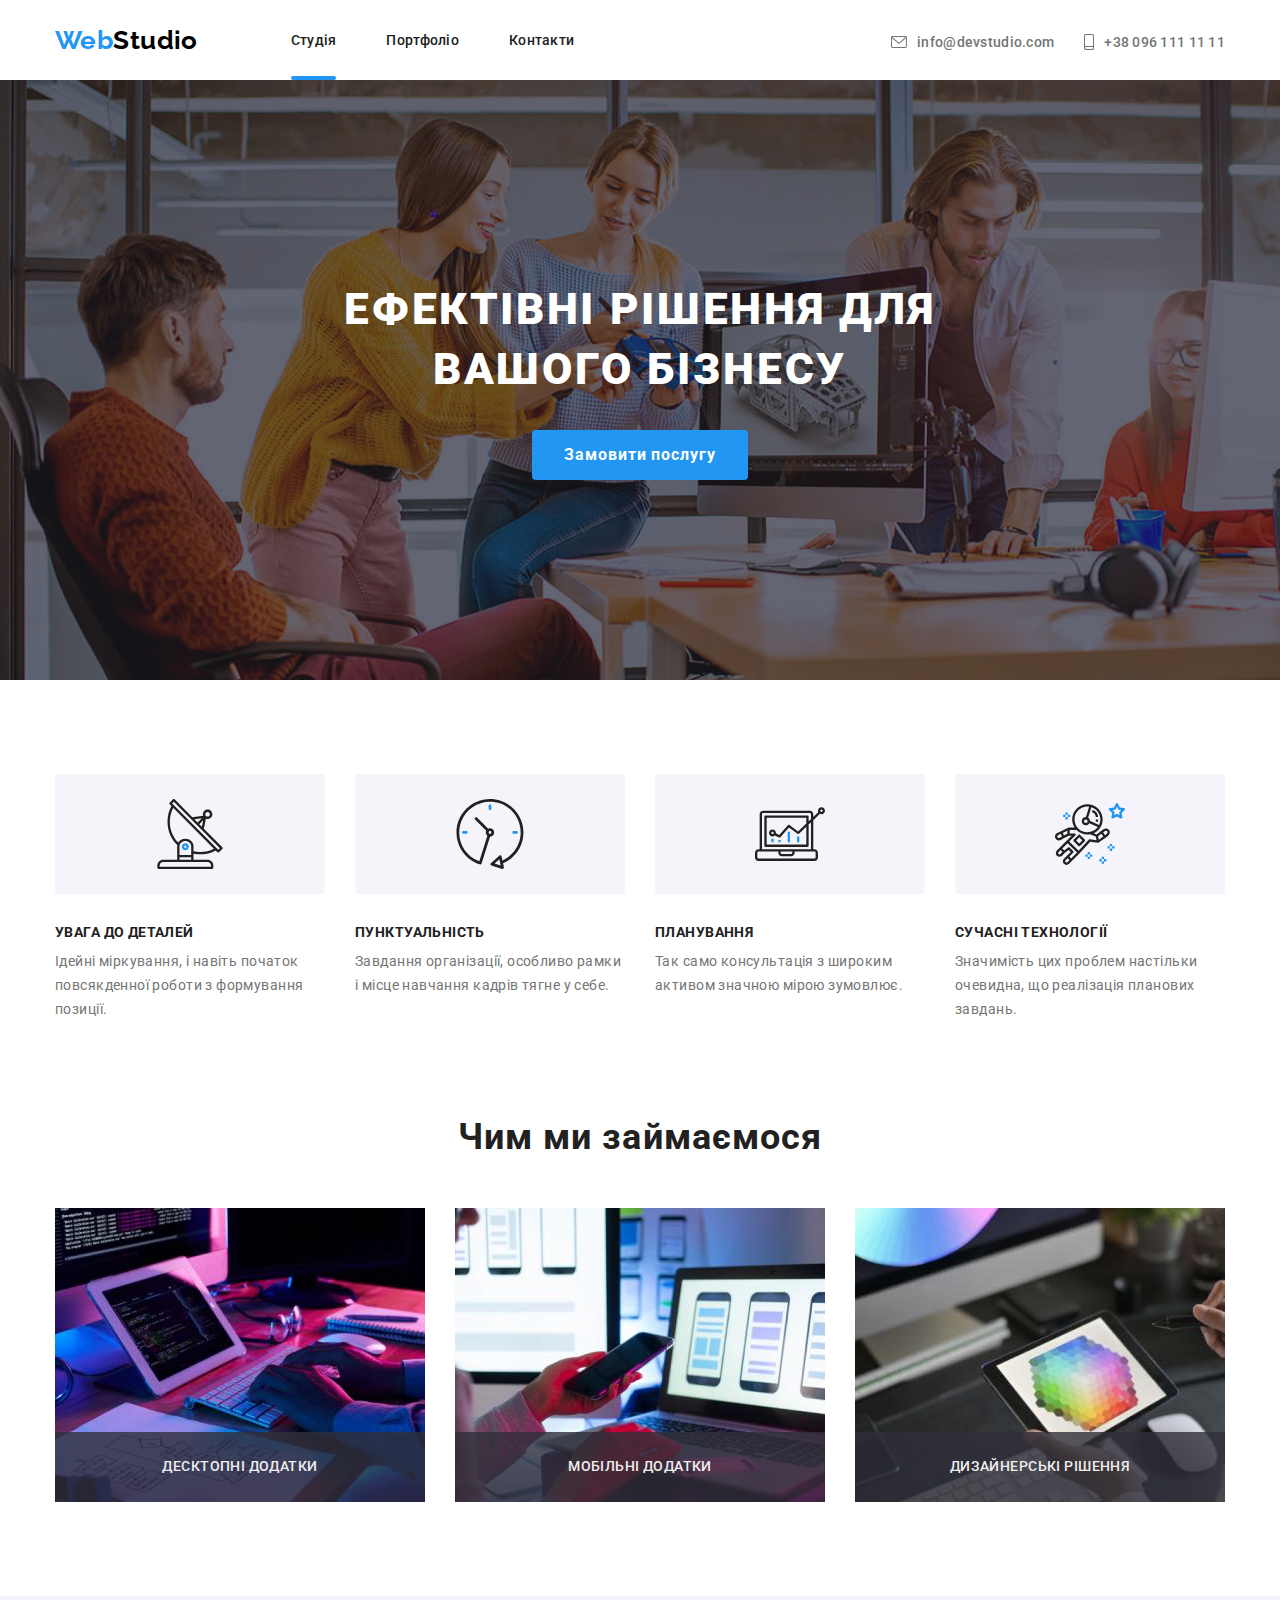
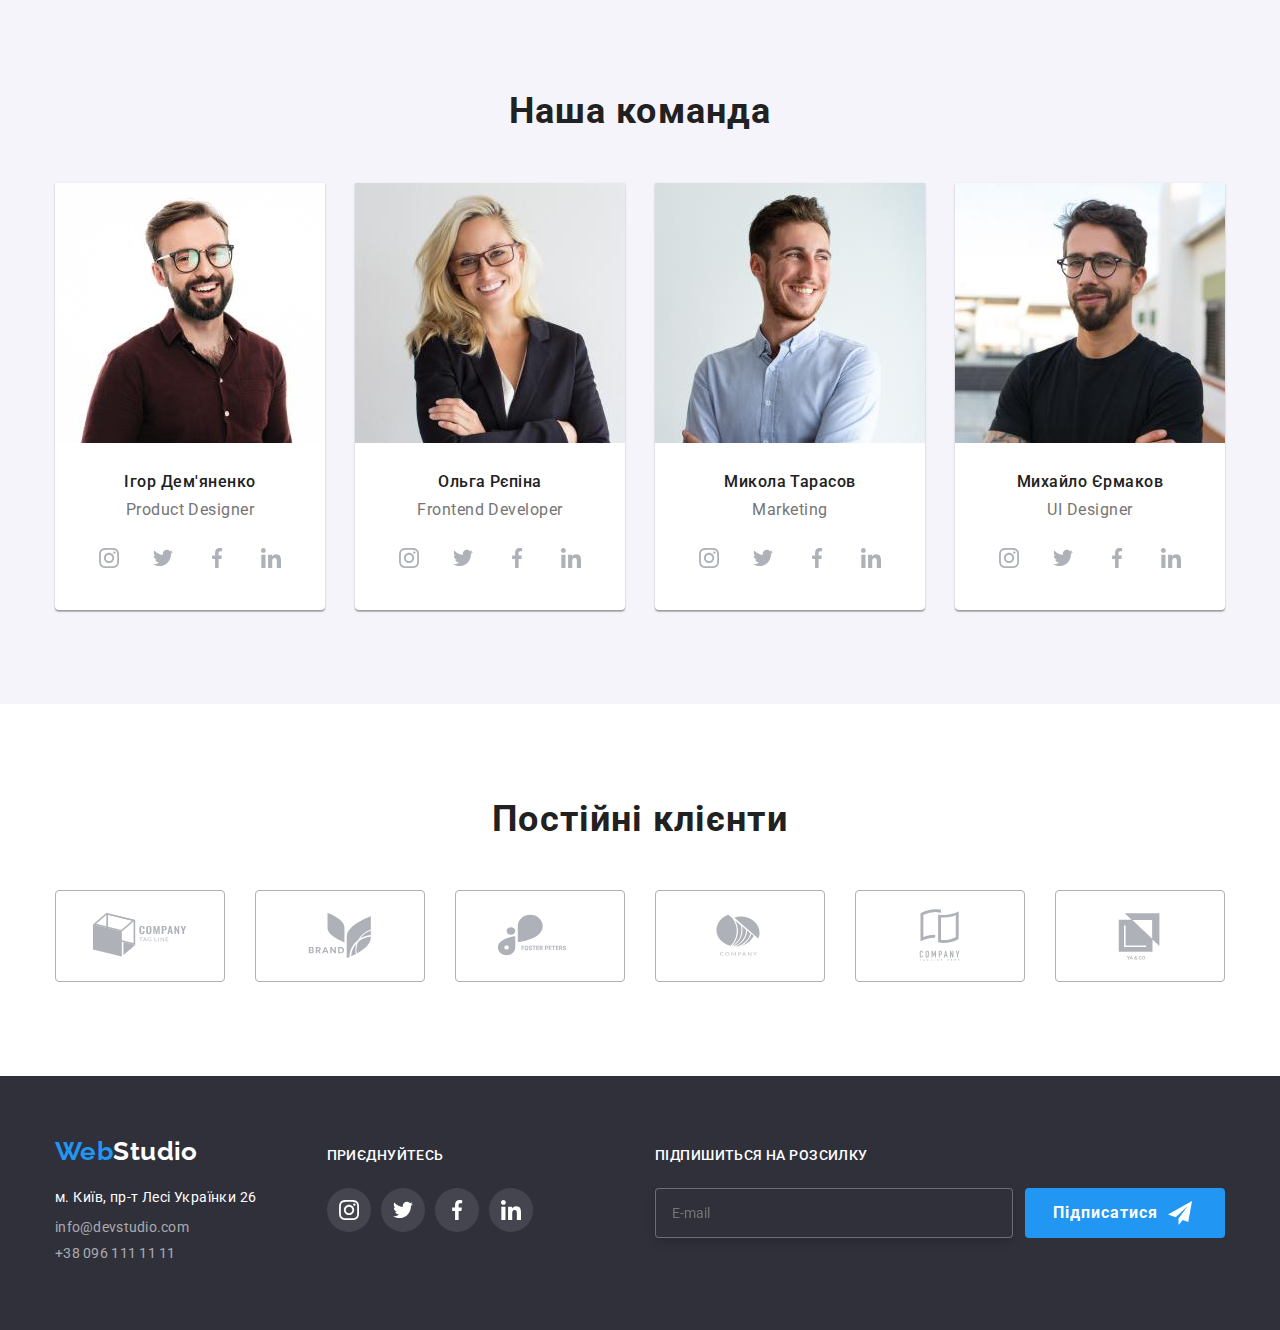
==== index.html @ b86b9644 "Initial commit" ====
<!DOCTYPE html>
<html lang="uk">

<head>
  <meta charset="UTF-8">
  <meta http-equiv="X-UA-Compatible"
        content="IE=edge">
  <meta name="viewport"
        content="width=device-width, initial-scale=1.0">
  <link rel="preconnect"
        href="https://fonts.googleapis.com">
  <link rel="preconnect"
        href="https://fonts.gstatic.com"
        crossorigin>
  <link href="https://fonts.googleapis.com/css2?family=Raleway:wght@700&family=Roboto:wght@400;500;700;900&display=swap"
        rel="stylesheet">
  <link rel="stylesheet"
        href="https://cdnjs.cloudflare.com/ajax/libs/modern-normalize/1.1.0/modern-normalize.min.css">
  <link rel="stylesheet"
        href="./css/styles.css">
  <link rel="stylesheet" 
        href="./css/main.min.css">
  <title>WebStudio</title>
</head>

<body>
  <!--page header-->
  <header>
      <div class="container ">
        <div class="header one">
          <nav class="nav">
            <a href="/"
              class="logo">
              <span class="logo__link">Web</span>Studio
            </a>
            <ul class="nav__pages">
              <li class="nav__item current">
                <a href="/"
                  class="nav__link current"> Студія
                </a>
              </li>
              <li class="nav__item">
                <a href="./portfolio.html"
                  class="nav__link"> Портфоліо
                </a>
              </li>
              <li class="nav__item">
                <a href="/"
                  class="nav__link"> Контакти
                </a>
              </li>
            </ul>
          </nav>
          <ul class="connection">
            <li class="connection__item">
              <a class="connection__link"
                href="mailto://info@devstudio.com">
                <svg class="connection__icon" width="16px" height="12px">
                  <use href="./images/symbol-defs.svg#icon-envelope"></use>
                </svg>
                info@devstudio.com
              </a>
            </li>
            <li class="connection__item">
              <a class="connection__link"
                href="tel:+380961111111">
                <svg class="connection__icon" width="10px" height="16px">
                  <use href="./images/symbol-defs.svg#icon-smartphone"></use>
                </svg>
                +38 096 111 11 11
              </a>
            </li>
          </ul>   
        </div>
      </div>
  </header>
  <main>
    <!--services-->
    <section class="hero">
      <div class="container">
        <h1 class="hero__services">
          ЕФЕКТІВНІ РІШЕННЯ ДЛЯ <br>
          ВАШОГО БІЗНЕСУ
        </h1>
        <button type="button"
                class="hero__button "
                data-modal-open>
          Замовити послугу
        </button>
      </div>
    </section>
    <!--features-->
    <section class="features">
      <div class="container">
        <h2 class="hide">Наші особливості</h2>
        <ul class="features__list">
          <li class="features__item">
            <div class="features__link">
              <svg class="features__icon">
                <use href="./images/symbol-defs.svg#icon-antenna"></use>
              </svg>
            </div>
            <div>
              <h3 class="features__caption">УВАГА ДО ДЕТАЛЕЙ</h3>
              <p class="features__text">
                Ідейні міркування, і навіть початок повсякденної роботи з
                формування позиції.
              </p>
            </div>
          </li>
          <li class="features__item">
            <div class="features__link">
              <svg class="features__icon">
                <use href="./images/symbol-defs.svg#icon-clock"></use>
              </svg>
            </div>
            <div>
              <h3 class="features__caption">ПУНКТУАЛЬНІСТЬ</h3>
              <p class="features__text">
                Завдання організації, особливо рамки і місце навчання кадрів
                тягне у себе.
              </p>
            </div>
          </li>
          <li class="features__item">
            <div class="features__link">
              <svg class="features__icon">
                <use href="./images/symbol-defs.svg#icon-diagram"></use>
              </svg>
            </div>
            <div>
              <h3 class="features__caption">ПЛАНУВАННЯ</h3>
              <p class="features__text">
                Так само консультація з широким активом значною мірою зумовлює.
              </p>              
            </div>
          </li>
          <li class="features__item">
            <div class="features__link">
              <svg class="features__icon">
                <use href="./images/symbol-defs.svg#icon-astronaut"></use>
              </svg>
            </div>
            <div>
              <h3 class="features__caption">СУЧАСНІ ТЕХНОЛОГІЇ</h3>
              <p class="features__text">
                Значимість цих проблем настільки очевидна, що реалізація
                планових завдань.
              </p>
            </div>
          </li>
        </ul>
      </div>
    </section>
    <!--products-->
    <section class="products">
      <div class="container">
        <h2 class="section__title">Чим ми займаємося</h2>
        <ul class="products__list">
          <li class="products__images">
            <img src="images/img1.jpg"
                 alt="picture">
            <p class="products__caption">
              ДЕСКТОПНІ ДОДАТКИ
            </p>
          </li>
          <li class="products__images">
            <img src="images/img2.jpg"
                 alt="picture">
            <p class="products__caption">
              МОБІЛЬНІ ДОДАТКИ
            </p>
          </li>
          <li class="products__images">
            <img src="images/img3.jpg"
                 alt="picture">
            <p class="products__caption">
              ДИЗАЙНЕРСЬКІ РІШЕННЯ
            </p>
          </li>
        </ul>
      </div>
    </section>
    <!--command-->
    <section class="command">
      <div class="container">
        <h2 class="section__title">Наша команда</h2>
        <ul class="command__list">
          <li class="command__item">
            <img src="images/img_user1.jpg"
                 alt="user photo">
            <div class="command__name">
                <h3 class="command__user">Ігор Дем'яненко</h3>
                <p lang="en"
                  class="command__specialty">Product Designer</p>
                <!-- messenger -->
                <ul class="messenger">
                  <li class="messenger__item">
                    <a href=""
                      class="messenger__link">
                      <svg class="messenger__icon">
                        <use href="./images/symbol-defs.svg#icon-instagram">
                        </use>
                      </svg>
                    </a>
                  </li>
                  <li class="messenger__item">
                    <a href=""
                      class="messenger__link">
                      <svg class="messenger__icon">
                        <use href="./images/symbol-defs.svg#icon-twitter">
                        </use>
                      </svg>
                    </a>
                  </li>
                  <li class="messenger__item">
                    <a href=""
                      class="messenger__link">
                      <svg class="messenger__icon">
                        <use href="./images/symbol-defs.svg#icon-facebook">
                        </use>
                      </svg>
                    </a>
                  </li>
                  <li class="messenger__item">
                    <a href=""
                      class="messenger__link">
                      <svg class="messenger__icon">
                        <use href="./images/symbol-defs.svg#icon-linkedin">
                        </use>
                      </svg>
                    </a>
                  </li>
                </ul>
            </div>
          </li>
          <li class="command__item">
            <img src="images/img_user2.jpg"
                 alt="user photo">
            <div class="command__name">
                <h3 class="command__user">Ольга Рєпіна</h3>
                <p lang="en"
                  class="command__specialty">Frontend Developer
                </p>
                <!-- messenger -->
                <ul class="messenger">
                  <li class="messenger__item">
                    <a href=""
                      class="messenger__link">
                      <svg class="messenger__icon">
                        <use href="./images/symbol-defs.svg#icon-instagram">
                        </use>
                      </svg>
                    </a>
                  </li>
                  <li class="messenger__item">
                    <a href=""
                      class="messenger__link">
                      <svg class="messenger__icon">
                        <use href="./images/symbol-defs.svg#icon-twitter">
                        </use>
                      </svg>
                    </a>
                  </li>
                  <li class="messenger__item">
                    <a href=""
                      class="messenger__link">
                      <svg class="messenger__icon">
                        <use href="./images/symbol-defs.svg#icon-facebook">
                        </use>
                      </svg>
                    </a>
                  </li>
                  <li class="messenger__item">
                    <a href=""
                      class="messenger__link">
                      <svg class="messenger__icon">
                        <use href="./images/symbol-defs.svg#icon-linkedin">
                        </use>
                      </svg>
                    </a>
                  </li>
                </ul>
          </div>
          </li>
          <li class="command__item">
            <img src="images/img_user3.jpg"
                 alt="user photo">
            <div class="command__name">
              <h3 class="command__user">Микола Тарасов</h3>
              <p lang="en"
                 class="command__specialty">Marketing
              </p>
              <!-- messenger -->
              <ul class="messenger">
                <li class="messenger__item">
                  <a href=""
                    class="messenger__link">
                    <svg class="messenger__icon">
                      <use href="./images/symbol-defs.svg#icon-instagram">
                      </use>
                    </svg>
                  </a>
                </li>
                <li class="messenger__item">
                  <a href=""
                    class="messenger__link">
                    <svg class="messenger__icon">
                      <use href="./images/symbol-defs.svg#icon-twitter">
                      </use>
                    </svg>
                  </a>
                </li>
                <li class="messenger__item">
                  <a href=""
                    class="messenger__link">
                    <svg class="messenger__icon">
                      <use href="./images/symbol-defs.svg#icon-facebook">
                      </use>
                    </svg>
                  </a>
                </li>
                <li class="messenger__item">
                  <a href=""
                    class="messenger__link">
                    <svg class="messenger__icon">
                      <use href="./images/symbol-defs.svg#icon-linkedin">
                      </use>
                    </svg>
                  </a>
                </li>
              </ul>
            </div>
          </li>
          <li class="command__item">
            <img src="images/img_user4.jpg"
                 alt="user photo">
            <div class="command__name">
              <h3 class="command__user">Михайло Єрмаков</h3>
              <p lang="en"
                 class="command__specialty">UI Designer
              </p>
              <!-- messenger -->
              <ul class="messenger">
                <li class="messenger__item">
                  <a href=""
                    class="messenger__link">
                    <svg class="messenger__icon">
                      <use href="./images/symbol-defs.svg#icon-instagram">
                      </use>
                    </svg>
                  </a>
                </li>
                <li class="messenger__item">
                  <a href=""
                    class="messenger__link">
                    <svg class="messenger__icon">
                      <use href="./images/symbol-defs.svg#icon-twitter">
                      </use>
                    </svg>
                  </a>
                </li>
                <li class="messenger__item">
                  <a href=""
                    class="messenger__link">
                    <svg class="messenger__icon">
                      <use href="./images/symbol-defs.svg#icon-facebook">
                      </use>
                    </svg>
                  </a>
                </li>
                <li class="messenger__item">
                  <a href=""
                    class="messenger__link">
                    <svg class="messenger__icon">
                      <use href="./images/symbol-defs.svg#icon-linkedin">
                      </use>
                    </svg>
                  </a>
                </li>
              </ul>
          </div>
          </li>
        </ul>
      </div>
    </section>
    <!-- customers -->
    <section class="customers">
      <div class="container">
        <h2 class="section__title">Постійні клієнти</h2>
        <ul class="customers__list">
          <li class="customers__item">
            <a href=""
               class="customers__link">
              <svg class="customers__icon">
                <use href="./images/symbol-defs.svg#icon-Logo">
                </use>
              </svg>
            </a>
          </li>
          <li class="customers__item">
            <a href=""
               class="customers__link">
              <svg class="customers__icon">
                <use href="./images/symbol-defs.svg#icon-Logo-1">
                </use>
              </svg>
            </a>
          </li>
          <li class="customers__item">
            <a href=""
               class="customers__link">
              <svg class="customers__icon">
                <use href="./images/symbol-defs.svg#icon-Logo-2">
                </use>
              </svg>
            </a>
          </li>
          <li class="customers__item">
            <a href=""
               class="customers__link">
              <svg class="customers__icon">
                <use href="./images/symbol-defs.svg#icon-Logo-3">
                </use>
              </svg>
            </a>
          </li>
          <li class="customers__item">
            <a href=""
               class="customers__link">
              <svg class="customers__icon">
                <use href="./images/symbol-defs.svg#icon-Logo-4">
                </use>
              </svg>
            </a>
          </li>
          <li class="customers__item">
            <a href=""
               class="customers__link">
              <svg class="customers__icon">
                <use href="./images/symbol-defs.svg#icon-Logo-5">
                </use>
              </svg>
            </a>
          </li>
        </ul>
      </div>
    </section>
  </main>
  <!--footer-->
  <footer class="footer">
    <div class="container">
      <div class="footer__block">
        <div class="footer__logo">
          <a href="/"
          class="logo">
          <span class="logo__link">Web</span><span class="logo__text">Studio
              </span>
          </a>
          <address class="address">
            <p class="address__text">м. Київ, пр-т Лесі Українки 26</p>            
            <ul class="connection connection--inverse">
              <li class="connection__item connection__item--inverse">
                <a class="connection__link connection__link--inverse"
                  href="mailto://info@devstudio.com">
                  info@devstudio.com
                </a>
              </li>
              <li class="connection__item connection__item--inverse">
                <a class="connection__link connection__link--inverse"
                  href="tel:+380961111111">
                  +38 096 111 11 11
                </a>
              </li>
            </ul>  
          </address>
        </div>
        <div class="footer__messenger">
          <p class="footer__text">ПРИЄДНУЙТЕСЬ</p>
              <!-- messenger -->
              <ul class="messenger messenger--inverse">
                <li class="messenger__item">
                  <a href=""
                  class="messenger__link messenger__link--inverse  ">
                  <svg class="messenger__icon  messenger__icon--inverse">
                      <use href="./images/symbol-defs.svg#icon-instagram">
                      </use>
                    </svg>
                  </a>
                </li>
                <li class="messenger__item">
                  <a href=""
                  class="messenger__link messenger__link--inverse  ">
                  <svg class="messenger__icon  messenger__icon--inverse">
                      <use href="./images/symbol-defs.svg#icon-twitter">
                      </use>
                    </svg>
                  </a>
                </li>
                <li class="messenger__item">
                  <a href=""
                    class="messenger__link messenger__link--inverse  ">
                    <svg class="messenger__icon  messenger__icon--inverse">
                      <use href="./images/symbol-defs.svg#icon-facebook">
                      </use>
                    </svg>
                  </a>
                </li>
                <li class="messenger__item">
                  <a href=""
                  class="messenger__link messenger__link--inverse  ">
                  <svg class="messenger__icon  messenger__icon--inverse">
                      <use href="./images/symbol-defs.svg#icon-linkedin">
                      </use>
                    </svg>
                  </a>
                </li>
              </ul>
        </div>
        <div class="footer__email">
          <p class="footer__text">ПІДПИШИТЬСЯ НА РОЗСИЛКУ</p>
          <div class="">
            <form action="form"
                  class="email__item">
              <div class="email__form">
                <label for="email"></label>
                <input type="email"
                      name="mail"
                      id="email"
                      placeholder="E-mail">
              </div>
              <button type="submit"
                      class="email__button">
                Підписатися
                <svg class="email__icon">
                  <use href="./images/symbol-defs.svg#icon-icon-send">
                  </use>
                </svg>
              </button>
            </form>
          </div>
        </div>
      </div>
    </div>
  </footer>

  <div class="backdrop is-hidden"
       data-modal>
    <div class="modal">
      <form action="form"
            class="form">
        <p class="form__title">Залиште свої дані, ми вам передзвонимо</p>
        <div class="form__block">
          <label for="name"
                 class="form__text">Ім'я</label>
          <input type="text"
                 name="name"
                 id="name"
                 autofocus>
          <svg class="form__icon">
            <use href="./images/symbol-defs.svg#icon-person-black">
            </use>
          </svg>
        </div>
        <div class="form__block">
          <label for="tel"
                 class="form__text">Телефон</label>
          <input type="tel"
                 name="tel"
                 id="tel">
          <svg class="form__icon">
            <use href="./images/symbol-defs.svg#icon-phone-black">
            </use>
          </svg>
        </div>
        <div class="form__block">
          <label for="mail"
                 class="form__text">Пошта</label>
          <input type="email"
                 name="mail"
                 id="mail">
          <svg class="form__icon">
            <use href="./images/symbol-defs.svg#icon-email-black">
            </use>
          </svg>
        </div>
        <div class="form__block">
          <label for="comment"
                 class="form__text">Коментар</label>
          <textarea class="form__comment"
                    name="comment"
                    id="comment" 
                    placeholder="Введіть текст">
                    </textarea>
        </div>
        <div class="checkbox">
          <label for="checkbox"
                 class="checkbox__label">
            <input class="checkbox__input"
                   type="checkbox"
                   name="checkbox"
                   id="checkbox">
            <svg class="checkbox__icon">
              <use href="./images/symbol-defs.svg#icon-icon-check">
              </use>
            </svg>
            Погоджуюся з розсилкою та приймаю
            <a href=""
               class="checkbox__text">
              Умови договору
            </a>
          </label>
        </div>
        <button type="submit"
                class="form__button">Відправити
        </button>
      </form>

      <button class="modal__button"
              data-modal-close>
        <svg class="modal__link">
          <use href="./images/symbol-defs.svg#icon-close-black">
          </use>
        </svg>
      </button>
    </div>
  </div>

  <script src="./js/modal.js"></script>

</body>

</html>
---- css/main.min.css ----
h1,h2,h3,p{margin:0}h2,h3{color:#212121}.header{display:flex;align-items:center;border-bottom:1px solid #ececec}.header.one{border-bottom:0}.nav{display:flex;align-items:center}.nav__pages{display:flex;padding:0;margin:0;margin-left:93px;gap:50px}.nav__link{display:block;padding-top:32px;padding-bottom:28px;line-height:1.17;letter-spacing:.02em;text-decoration:none;color:#212121;transition:color 250ms cubic-bezier(0.4, 0, 0.2, 1)}.nav__link:focus,.nav__link:hover{color:#2196f3}.nav__link .current{display:flex;color:#2196f3}.nav__item.current::after{display:block;content:"";width:100%;height:4px;background-color:#2196f3;border-radius:2px}.hero{text-align:center;padding:200px 0;margin:0;background-image:linear-gradient(to right, rgba(47, 48, 58, 0.4), rgba(47, 48, 58, 0.4)),url("../images/Img_hero.jpg");background-color:#2f303a}.hero__services{margin-top:0;margin-bottom:30px;text-align:center;font-weight:900;font-size:44px;line-height:1.36;letter-spacing:.06em;color:#fff}.hero__button{margin:0;padding:10px 32px;font-weight:700;font-size:16px;line-height:1.88;letter-spacing:.06em;border:none;border-radius:4px;cursor:pointer;color:#fff;background-color:#2196f3}.features{padding:94px 0;margin:0;font-weight:400;letter-spacing:.03em;color:#757575}.features__list{margin:0;padding:0;justify-content:space-between;display:flex}.features__item{width:270px}.features__link{justify-content:center;align-items:center;display:flex;margin-bottom:30px;height:120px;border-radius:4px;background-color:#f5f4fa}.features__icon{height:70px;width:70px}.features__caption{margin-top:0;margin-bottom:10px;font-weight:700;font-size:14px;line-height:1.17;letter-spacing:.03em;color:#212121}.features__text{margin-top:0;margin-bottom:0px}.products{margin:0;padding-bottom:94px}.products__list{justify-content:space-between;display:flex;margin:0;padding:0}.products__images{width:370px;position:relative}.products__caption{position:absolute;width:370px;height:70px;justify-content:center;align-items:center;display:flex;top:76%;color:#eee;content:"";background:rgba(47,48,58,.8)}.command{margin-top:0;margin-bottom:0;padding:94px 0;letter-spacing:.03em;background-color:#f5f4fa}.command__list{justify-content:space-between;display:flex;margin:0;padding:0}.command__item{width:270px;margin:0;flex-direction:column;align-content:center;display:flex;border-radius:0px 0px 4px 4px;box-shadow:0px 1px 3px rgba(0,0,0,.12),0px 1px 1px rgba(0,0,0,.14),0px 2px 1px rgba(0,0,0,.2);background-color:#fff}.command__name{padding:30px 0}.command__user{margin-bottom:10px;text-align:center;font-weight:500;font-size:16px;line-height:1.17;letter-spacing:.03em}.command__specialty{margin-bottom:16px;text-align:center;font-weight:400;font-size:16px;line-height:1.17;letter-spacing:.03em}.customers{padding:94px 0}.customers__list{justify-content:space-between;display:flex;margin:0;padding:0}.customers__link{color:#afb1b8;width:170px;height:92px;justify-content:center;align-items:center;display:flex;border:1px solid #afb1b8;border-radius:4px;transition:boborder-color 250ms cubic-bezier(0.4, 0, 0.2, 1),color 250ms cubic-bezier(0.4, 0, 0.2, 1)}.customers__link:hover,.customers__link:focus{border-color:#2196f3;color:#2196f3}.customers__icon{fill:currentColor;width:106px;height:60px}.footer{padding:60px 0;background-color:#2f303a}.footer__block{display:flex;align-items:baseline}.footer__logo{display:flex;flex-direction:column}.footer .logo__text{color:#fff}.footer .address{display:flex;flex-direction:column}.footer .address__text{margin-top:20px;margin-bottom:9px;font-weight:400;font-style:normal;text-decoration:none;color:#fff}.footer__messenger{justify-content:flex-start;padding:0;margin-left:70px}.footer__text{margin-bottom:20px;padding:0;align-items:center;color:#fff}.footer__email{margin-left:auto}.footer .email__item{display:flex}.footer .email__form input{height:50px;width:358px;margin-bottom:0;margin-right:12px;padding-left:16px;border-radius:4px;color:#eee;border:1px solid rgba(255,255,255,.3);filter:drop-shadow(0px 4px 4px rgba(0, 0, 0, 0.15));background-color:#2f303a;transition:border-color 250ms cubic-bezier(0.4, 0, 0.2, 1)}.footer .email__form input:focus-visible{border:1px solid rgba(255,255,255,.3);outline:none}.footer .email__form input:hover,.footer .email__form input:focus{border-color:#2196f3}.footer .email__icon{margin-left:10px;width:24px;height:24px;fill:#fff}.footer .email__button{display:flex;align-items:center;width:200px;height:50px;margin:auto;text-align:left;padding-left:28px;font-weight:700;font-size:16px;line-height:1.88;letter-spacing:.06em;border:none;border-radius:4px;cursor:pointer;color:#fff;background-color:#2196f3}.backdrop{position:fixed;top:0;left:0;width:100%;height:100%;background-color:rgba(0,0,0,.2);transition:opacity 250ms cubic-bezier(0.4, 0, 0.2, 1)}.backdrop .modal{position:absolute;width:528px;height:581px;top:50%;left:50%;justify-content:space-around;align-items:flex-start;display:flex;border-radius:4px;transform:translate(-50%, -50%);background-color:#fff;box-shadow:0px 1px 3px rgba(0,0,0,.12),0px 1px 1px rgba(0,0,0,.14),0px 2px 1px rgba(0,0,0,.2)}.backdrop .modal .form{display:flex;flex-direction:column;padding:40px}.backdrop .modal .form__title{margin-bottom:12px;font-weight:700;font-size:20px;line-height:1.15;text-align:center;letter-spacing:.03em;color:#212121}.backdrop .modal .form__block{display:grid;position:relative;padding:0;margin:0}.backdrop .modal .form__text{display:flex;margin-bottom:4px;font-weight:400;font-size:14px;line-height:1.17;letter-spacing:.03em}.backdrop .modal .form input{margin-bottom:10px;padding-left:40px;height:40px;border:1px solid rgba(33,33,33,.2);border-radius:4px;transition:border-color 250ms cubic-bezier(0.4, 0, 0.2, 1),fill 250ms cubic-bezier(0.4, 0, 0.2, 1)}.backdrop .modal .form__icon{position:absolute;margin:0;width:18px;height:18px;top:45%;left:3%;display:inline-block}.backdrop .modal .form__icon:hover{fill:#2196f3}.backdrop .modal .form textarea{resize:none;transition:border-color 250ms cubic-bezier(0.4, 0, 0.2, 1),fill 250ms cubic-bezier(0.4, 0, 0.2, 1);border:1px solid rgba(33,33,33,.2);border-radius:4px}.backdrop .modal .form__comment{width:448px;height:120px;padding:12px 16px;margin-bottom:20px}.backdrop .modal .form input:hover,.backdrop .modal .form textarea:hover,.backdrop .modal .form input:focus,.backdrop .modal .form textarea:focus{border-color:#2196f3}.backdrop .modal .form input:hover+.form__icon,.backdrop .modal .form textarea:hover+.form__icon,.backdrop .modal .form input:focus+.form__icon,.backdrop .modal .form textarea:focus+.form__icon{fill:#2196f3}.backdrop .modal .form input:focus-visible,.backdrop .modal .form textarea:focus-visible{border-color:#2196f3;outline:none}.backdrop .modal .form .checkbox{height:15px;margin-bottom:30px;align-items:center;justify-content:center;display:flex}.backdrop .modal .form .checkbox__label{justify-content:center;align-items:center;display:flex;font-weight:400;font-size:14px}.backdrop .modal .form .checkbox__text{margin-left:5px;color:#2196f3}.backdrop .modal .form .checkbox__input{margin:0;padding:0;opacity:0;-webkit-appearance:none;-moz-appearance:none;appearance:none}.backdrop .modal .form .checkbox__input:checked+.checkbox__icon{fill:#fff;border:#2196f3;background-color:#2196f3;background-size:contain;background-origin:border-box;background-repeat:no-repeat}.backdrop .modal .form .checkbox__icon{width:16px;height:15px;margin-right:8px;display:block;border-radius:2px;border:2px solid #212121;fill:#fff;transition:background-color 250ms cubic-bezier(0.4, 0, 0.2, 1),border 250ms cubic-bezier(0.4, 0, 0.2, 1)}.backdrop .modal .form__button{width:200px;height:50px;margin:auto;padding:10px 52px;font-weight:700;font-size:16px;line-height:1.88;letter-spacing:.06em;border:none;border-radius:4px;cursor:pointer;color:#fff;background-color:#2196f3}.backdrop .modal__button{position:absolute;width:30px;height:30px;left:490px;top:8px;justify-content:center;align-items:center;display:flex;border:1px solid rgba(0,0,0,.1);border-radius:50%;background-color:rgba(0,0,0,0)}.backdrop .modal__button .modal__link{width:18px;height:18px;transition:fill 250ms cubic-bezier(0.4, 0, 0.2, 1)}.backdrop .modal__button:hover .modal__link,.backdrop .modal__button:focus .modal__link{fill:#2196f3}.backdrop.is-hidden{opacity:0;pointer-events:none}.portfolio{padding:94px 0;margin:0}.portfolio .filter__list{gap:8px;margin-bottom:50px;padding:0;justify-content:center;display:flex}.portfolio .filter__button{min-width:73px;padding:6px 22px;font-family:inherit;font-weight:inherit;font-size:16px;line-height:1.63;letter-spacing:.03em;cursor:pointer;border:none;border-radius:4px;color:#212121;background-color:#f5f4fa;transition:background-color 250ms cubic-bezier(0.4, 0, 0.2, 1),color 250ms cubic-bezier(0.4, 0, 0.2, 1)}.portfolio .filter__button:hover,.portfolio .filter__button:focus{color:#fff;background-color:#2196f3;box-shadow:0px 3px 1px rgba(0,0,0,.1),0px 1px 2px rgba(0,0,0,.08),0px 2px 2px rgba(0,0,0,.12)}.portfolio .work__list{padding:0;margin:-15px;display:flex;flex-wrap:wrap}.portfolio .work__item{width:370px;margin:15px;border:1px solid #eee}.portfolio .work__link{display:block;text-decoration:none;transition:box-shadow 250ms cubic-bezier(0.4, 0, 0.2, 1)}.portfolio .work__link:hover,.portfolio .work__link:focus{box-shadow:0px 1px 1px rgba(0,0,0,.12),0px 4px 4px rgba(0,0,0,.06),1px 4px 6px rgba(0,0,0,.16)}.portfolio .work__link:hover .work__overflow,.portfolio .work__link:focus .work__overflow{transform:translateY(0)}.portfolio .work__link--block{overflow:hidden;position:relative}.portfolio .work__images{display:block}.portfolio .work__overflow{position:absolute;width:100%;top:0;left:0;padding:63px 24px;font-weight:400;font-size:18px;line-height:1.55;color:#fff;background-color:rgba(33,150,243,.9);transform:translateY(103%);transition:transform 250ms cubic-bezier(0.4, 0, 0.2, 1)}.portfolio .work__wrapper{padding:20px 24px}.portfolio .work__title{margin-bottom:4px;font-weight:700;font-size:18px;line-height:2;letter-spacing:.06em;color:#212121}.portfolio .work__description{font-weight:400;font-size:16px;line-height:1.88;letter-spacing:.03em;color:#757575}body{margin:0 auto;max-width:1600px;font-family:"Roboto",sans-serif;font-weight:500;font-size:14px;line-height:1.71;letter-spacing:.03em;color:#757575;background-color:#fff}.container{width:1200px;padding-left:15px;padding-right:15px;margin:auto}img{display:block}ul{list-style:none;padding:0;margin:0}li{margin:0;padding:0}.hide{margin:0;opacity:0;position:absolute}.portfolio{text-decoration:none}.logo{font-weight:700;font-size:26px;line-height:1.17;font-family:"Raleway",cursive;text-decoration:none;color:#000}.logo__link{color:#2196f3}.connection{display:flex;padding:0;margin:0;margin-left:auto;gap:30px}.connection--inverse{flex-direction:column;padding:0;margin:0;gap:0}.connection__item .connection__link{align-items:center;display:flex;padding-top:32px;padding-bottom:28px;margin-top:0;margin-bottom:0;line-height:1.17;letter-spacing:.02em;text-decoration:none;fill:#757575;color:#757575;transition:color 250ms cubic-bezier(0.4, 0, 0.2, 1),fill 250ms cubic-bezier(0.4, 0, 0.2, 1)}.connection__item .connection__link:hover,.connection__item .connection__link:focus{fill:#2196f3;color:#2196f3}.connection__item .connection__link--inverse{padding:0;margin:0;font-weight:400;font-style:normal;text-decoration:none;color:rgba(255,255,255,.6);transition:color 250ms cubic-bezier(0.4, 0, 0.2, 1)}.connection__item .connection__link--inverse:hover,.connection__item .connection__link--inverse:focus{color:#2196f3}.connection__item .connection__icon{margin-right:10px}.connection__item--inverse{padding:0;margin:0;margin-bottom:9px}.connection__item--inverse :last-child{margin-bottom:0}.section__title{margin-top:0;margin-bottom:50px;font-weight:700;text-align:center;font-size:36px;line-height:1.17;letter-spacing:.03em;color:#212121}.messenger{justify-content:center;display:flex;gap:10px;padding:0}.messenger--inverse{padding:0;gap:10px}.messenger__link{height:44px;width:44px;justify-content:center;align-items:center;display:flex;border-radius:50%;color:#afb1b8;transition:color 250ms cubic-bezier(0.4, 0, 0.2, 1),fill 250ms cubic-bezier(0.4, 0, 0.2, 1),background-color 250ms cubic-bezier(0.4, 0, 0.2, 1)}.messenger__link:hover,.messenger__link:focus{background-color:#2196f3;color:#fff;fill:#fff}.messenger__link:hover .messenger-__icon,.messenger__link:focus .messenger-__icon{fill:#fff}.messenger__link--inverse{padding:0;background-color:rgba(255,255,255,.1)}.messenger__icon{height:20px;width:20px;fill:currentColor}.messenger__icon--inverse{fill:#fff}/*# sourceMappingURL=main.min.css.map */
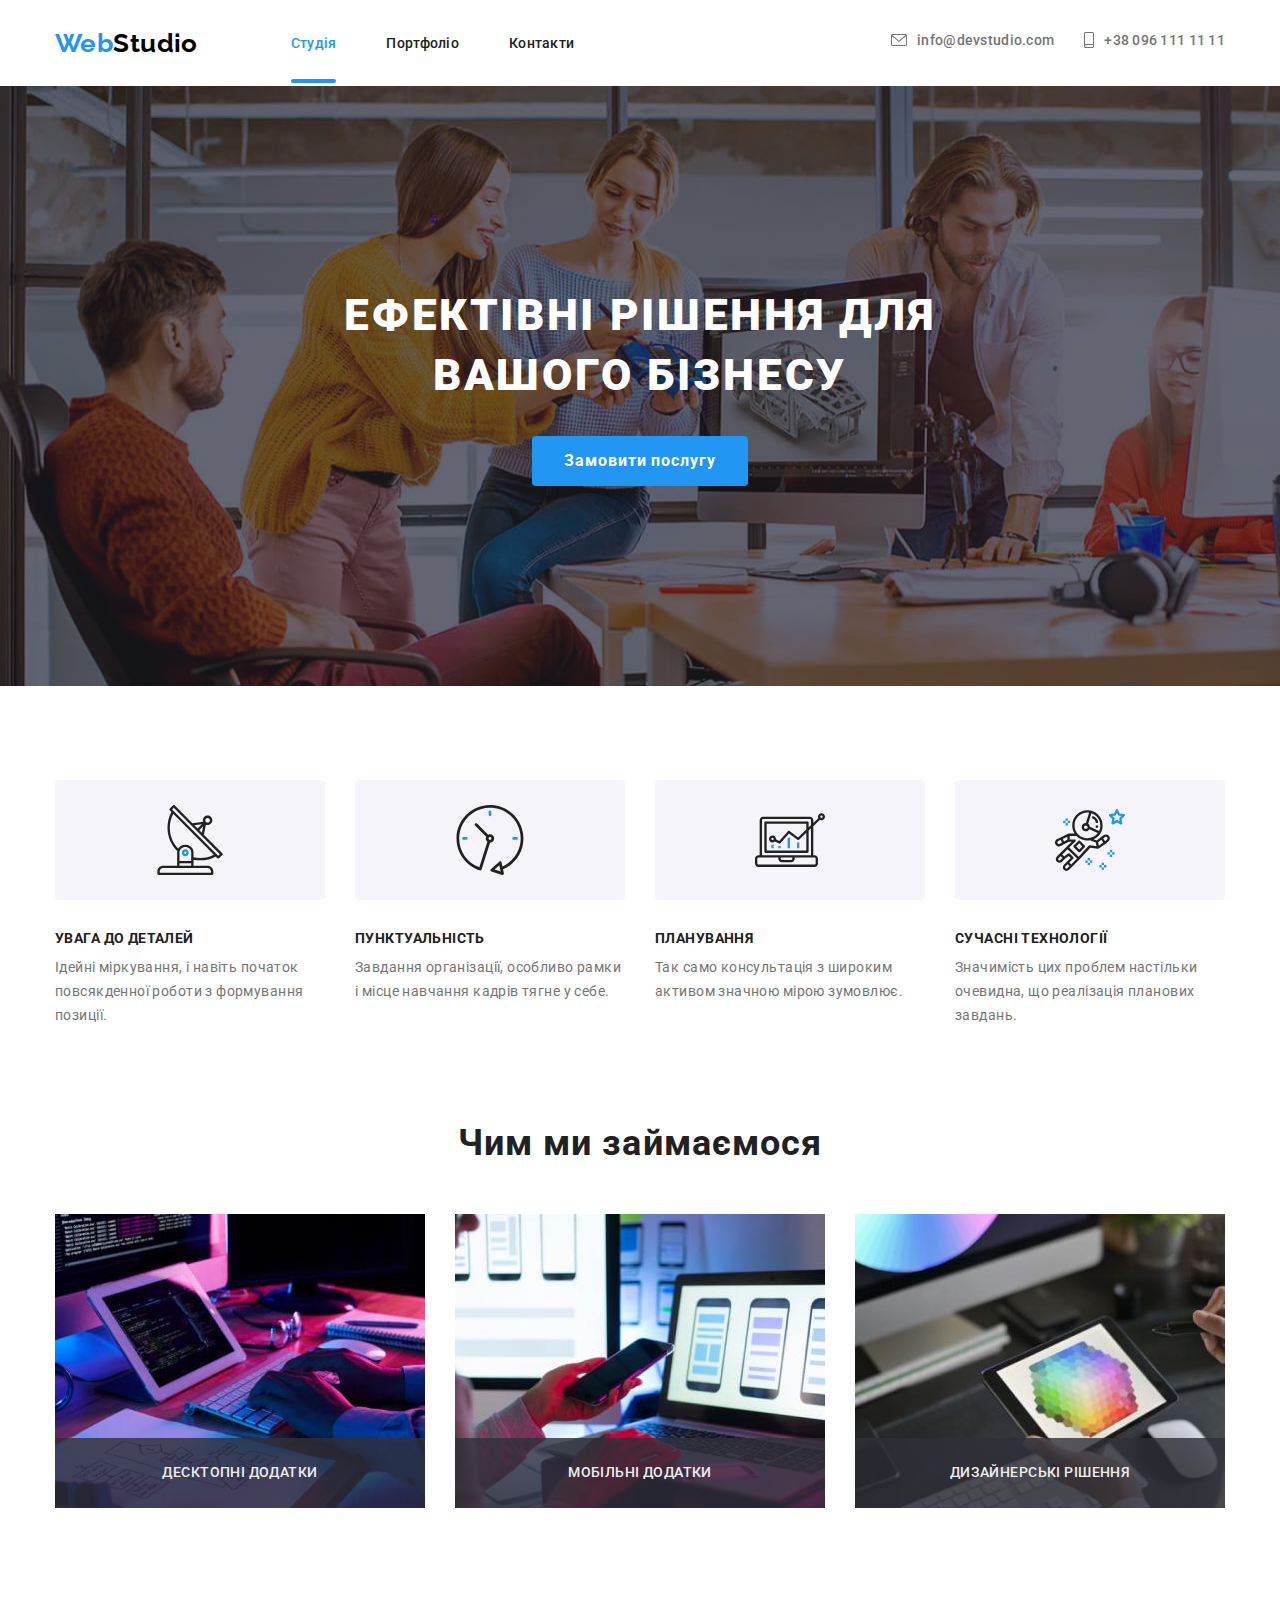
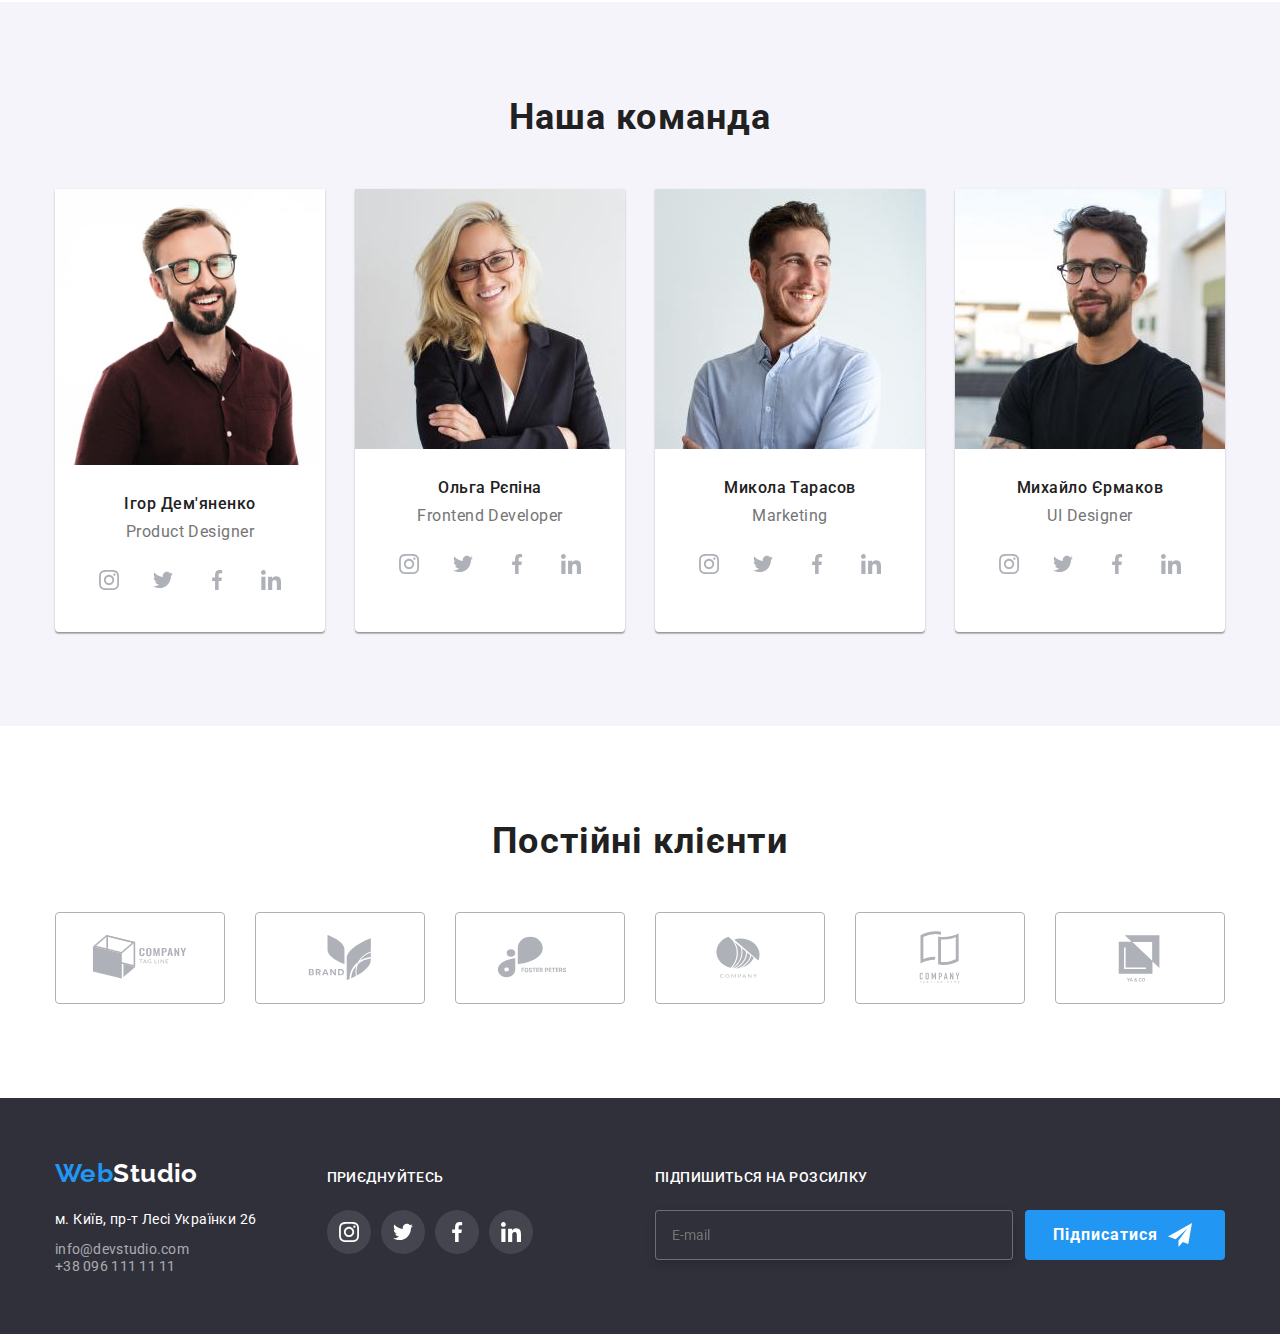
==== commit 00d17eed: "1" ====
--- a/index.html
+++ b/index.html
@@ -18,61 +18,107 @@
         href="https://cdnjs.cloudflare.com/ajax/libs/modern-normalize/1.1.0/modern-normalize.min.css">
   <link rel="stylesheet"
         href="./css/styles.css">
-  <link rel="stylesheet" 
+  <link rel="stylesheet"
         href="./css/main.min.css">
   <title>WebStudio</title>
 </head>
 
 <body>
   <!--page header-->
-  <header>
-      <div class="container ">
-        <div class="header one">
-          <nav class="nav">
-            <a href="/"
-              class="logo">
-              <span class="logo__link">Web</span>Studio
-            </a>
+  <header class="header">
+    <div class="container ">
+      <div class="nav one">
+        <nav class="nav__block">
+          <a href="/"
+             class="logo">
+            <span class="logo__link">Web</span>Studio
+          </a>
+
+          <button type="button"
+                  class="nav__button is-open"
+                  aria-expanded="false"
+                  aria-controls="nav__container"
+                  data-menu-button>
+
+            <svg class="nav__icon"
+                 width="40px"
+                 height="40px"
+                 aria-label="Перемикач мобільного меню">
+              <use class="nav__close"
+                   href="./images/symbol-defs.svg#icon-close-black"></use>
+              <use class="nav__menu"
+                   href="./images/symbol-defs.svg#icon-menu"></use>
+            </svg>
+
+          </button>
+
+          <div class="nav__container"
+               id="nav__container"
+               data-menu>
             <ul class="nav__pages">
               <li class="nav__item current">
                 <a href="/"
-                  class="nav__link current"> Студія
+                   class="nav__link current"> Студія
                 </a>
               </li>
               <li class="nav__item">
                 <a href="./portfolio.html"
-                  class="nav__link"> Портфоліо
+                   class="nav__link"> Портфоліо
                 </a>
               </li>
               <li class="nav__item">
                 <a href="/"
-                  class="nav__link"> Контакти
+                   class="nav__link"> Контакти
                 </a>
               </li>
             </ul>
-          </nav>
-          <ul class="connection">
-            <li class="connection__item">
-              <a class="connection__link"
-                href="mailto://info@devstudio.com">
-                <svg class="connection__icon" width="16px" height="12px">
-                  <use href="./images/symbol-defs.svg#icon-envelope"></use>
-                </svg>
-                info@devstudio.com
+
+            <ul class="connection">
+              <li class="connection__item">
+                <a class="connection__link"
+                   href="mailto://info@devstudio.com">
+                  <svg class="connection__icon"
+                       width="16px"
+                       height="12px">
+                    <use href="./images/symbol-defs.svg#icon-envelope"></use>
+                  </svg>
+                  info@devstudio.com
+                </a>
+              </li>
+              <li class="connection__item">
+                <a class="connection__link"
+                   href="tel:+380961111111">
+                  <svg class="connection__icon"
+                       width="10px"
+                       height="16px">
+                    <use href="./images/symbol-defs.svg#icon-smartphone"></use>
+                  </svg>
+                  +38 096 111 11 11
+                </a>
+              </li>
+            </ul>
+            <div class="nav__messenger">
+              <a href=""
+                 class="nav__messenger--link">
+                Instagram
               </a>
-            </li>
-            <li class="connection__item">
-              <a class="connection__link"
-                href="tel:+380961111111">
-                <svg class="connection__icon" width="10px" height="16px">
-                  <use href="./images/symbol-defs.svg#icon-smartphone"></use>
-                </svg>
-                +38 096 111 11 11
+              <a href=""
+                 class="nav__messenger--link">
+                Twitter
               </a>
-            </li>
-          </ul>   
-        </div>
+              <a href=""
+                 class="nav__messenger--link">
+                Facebook
+              </a>
+              <a href=""
+                 class="nav__messenger--link">
+                Linkedin
+              </a>
+            </div>
+          </div>
+        </nav>
       </div>
+    </div>
   </header>
   <main>
     <!--services-->
@@ -132,7 +178,7 @@
               <h3 class="features__caption">ПЛАНУВАННЯ</h3>
               <p class="features__text">
                 Так само консультація з широким активом значною мірою зумовлює.
-              </p>              
+              </p>
             </div>
           </li>
           <li class="features__item">
@@ -155,7 +201,7 @@
     <!--products-->
     <section class="products">
       <div class="container">
-        <h2 class="section__title">Чим ми займаємося</h2>
+        <h2 class="products__title">Чим ми займаємося</h2>
         <ul class="products__list">
           <li class="products__images">
             <img src="images/img1.jpg"
@@ -184,104 +230,130 @@
     <!--command-->
     <section class="command">
       <div class="container">
-        <h2 class="section__title">Наша команда</h2>
+        <h2 class="command__title">Наша команда</h2>
         <ul class="command__list">
           <li class="command__item">
-            <img src="images/img_user1.jpg"
-                 alt="user photo">
+            <!-- <img src="images/img_user1.jpg"
+                 alt="user photo"> -->
+
+                 <!-- <img src="images/use/use1/user 1 480.jpg/id/270/354/450" 
+                 srcset="images/use/use1/user 1 480.jpg/id/270/354/450 1x, 
+                 images/use/use1/user 1 480.jpg/id/540/708/900 2x" 
+                 alt="user photo" 
+                 width="100%" > -->
+
+            <picture>
+            <source srcset="images/use/use1/user 1 480.jpg 1x,
+            images/use/use1/user 1 480 2x.jpg 2x"
+            media="(min-width:1200px)" type="image/jpeg">
+            <source srcset="images/use/use1/user 1 1200.jpg 1x,
+            images/use/use1/user 1 1200 2x.jpg 2x"
+            media="(min-width: 768px)" type="image/jpeg">
+            <source srcset="images/use/use1/user 1 768.jpg 1x,
+            images/use/use1/user 1 480 2x.jpg 2x"
+            media="(max-width:480px)" type="image/jpeg">
+            <img
+            src="images/use/use1/user 1 480.jpg"
+            alt="Фронтенд разработчик"
+            width="100%"
+            class="team__img"
+          />
+          </picture>
+
+
             <div class="command__name">
-                <h3 class="command__user">Ігор Дем'яненко</h3>
-                <p lang="en"
-                  class="command__specialty">Product Designer</p>
-                <!-- messenger -->
-                <ul class="messenger">
-                  <li class="messenger__item">
-                    <a href=""
-                      class="messenger__link">
-                      <svg class="messenger__icon">
-                        <use href="./images/symbol-defs.svg#icon-instagram">
-                        </use>
-                      </svg>
-                    </a>
-                  </li>
-                  <li class="messenger__item">
-                    <a href=""
-                      class="messenger__link">
-                      <svg class="messenger__icon">
-                        <use href="./images/symbol-defs.svg#icon-twitter">
-                        </use>
-                      </svg>
-                    </a>
-                  </li>
-                  <li class="messenger__item">
-                    <a href=""
-                      class="messenger__link">
-                      <svg class="messenger__icon">
-                        <use href="./images/symbol-defs.svg#icon-facebook">
-                        </use>
-                      </svg>
-                    </a>
-                  </li>
-                  <li class="messenger__item">
-                    <a href=""
-                      class="messenger__link">
-                      <svg class="messenger__icon">
-                        <use href="./images/symbol-defs.svg#icon-linkedin">
-                        </use>
-                      </svg>
-                    </a>
-                  </li>
-                </ul>
+              <h3 class="command__user">Ігор Дем'яненко</h3>
+              <p lang="en"
+                 class="command__specialty">Product Designer</p>
+              <!-- messenger -->
+              <ul class="messenger">
+                <li class="messenger__item">
+                  <a href=""
+                     class="messenger__link">
+                    <svg class="messenger__icon">
+                      <use href="./images/symbol-defs.svg#icon-instagram">
+                      </use>
+                    </svg>
+                  </a>
+                </li>
+                <li class="messenger__item">
+                  <a href=""
+                     class="messenger__link">
+                    <svg class="messenger__icon">
+                      <use href="./images/symbol-defs.svg#icon-twitter">
+                      </use>
+                    </svg>
+                  </a>
+                </li>
+                <li class="messenger__item">
+                  <a href=""
+                     class="messenger__link">
+                    <svg class="messenger__icon">
+                      <use href="./images/symbol-defs.svg#icon-facebook">
+                      </use>
+                    </svg>
+                  </a>
+                </li>
+                <li class="messenger__item">
+                  <a href=""
+                     class="messenger__link">
+                    <svg class="messenger__icon">
+                      <use href="./images/symbol-defs.svg#icon-linkedin">
+                      </use>
+                    </svg>
+                  </a>
+                </li>
+              </ul>
             </div>
           </li>
           <li class="command__item">
             <img src="images/img_user2.jpg"
                  alt="user photo">
             <div class="command__name">
-                <h3 class="command__user">Ольга Рєпіна</h3>
-                <p lang="en"
-                  class="command__specialty">Frontend Developer
-                </p>
-                <!-- messenger -->
-                <ul class="messenger">
-                  <li class="messenger__item">
-                    <a href=""
-                      class="messenger__link">
-                      <svg class="messenger__icon">
-                        <use href="./images/symbol-defs.svg#icon-instagram">
-                        </use>
-                      </svg>
-                    </a>
-                  </li>
-                  <li class="messenger__item">
-                    <a href=""
-                      class="messenger__link">
-                      <svg class="messenger__icon">
-                        <use href="./images/symbol-defs.svg#icon-twitter">
-                        </use>
-                      </svg>
-                    </a>
-                  </li>
-                  <li class="messenger__item">
-                    <a href=""
-                      class="messenger__link">
-                      <svg class="messenger__icon">
-                        <use href="./images/symbol-defs.svg#icon-facebook">
-                        </use>
-                      </svg>
-                    </a>
-                  </li>
-                  <li class="messenger__item">
-                    <a href=""
-                      class="messenger__link">
-                      <svg class="messenger__icon">
-                        <use href="./images/symbol-defs.svg#icon-linkedin">
-                        </use>
-                      </svg>
-                    </a>
-                  </li>
-                </ul>
-          </div>
+              <h3 class="command__user">Ольга Рєпіна</h3>
+              <p lang="en"
+                 class="command__specialty">Frontend Developer
+              </p>
+              <!-- messenger -->
+              <ul class="messenger">
+                <li class="messenger__item">
+                  <a href=""
+                     class="messenger__link">
+                    <svg class="messenger__icon">
+                      <use href="./images/symbol-defs.svg#icon-instagram">
+                      </use>
+                    </svg>
+                  </a>
+                </li>
+                <li class="messenger__item">
+                  <a href=""
+                     class="messenger__link">
+                    <svg class="messenger__icon">
+                      <use href="./images/symbol-defs.svg#icon-twitter">
+                      </use>
+                    </svg>
+                  </a>
+                </li>
+                <li class="messenger__item">
+                  <a href=""
+                     class="messenger__link">
+                    <svg class="messenger__icon">
+                      <use href="./images/symbol-defs.svg#icon-facebook">
+                      </use>
+                    </svg>
+                  </a>
+                </li>
+                <li class="messenger__item">
+                  <a href=""
+                     class="messenger__link">
+                    <svg class="messenger__icon">
+                      <use href="./images/symbol-defs.svg#icon-linkedin">
+                      </use>
+                    </svg>
+                  </a>
+                </li>
+              </ul>
+            </div>
           </li>
           <li class="command__item">
             <img src="images/img_user3.jpg"
@@ -295,7 +367,7 @@
               <ul class="messenger">
                 <li class="messenger__item">
                   <a href=""
-                    class="messenger__link">
+                     class="messenger__link">
                     <svg class="messenger__icon">
                       <use href="./images/symbol-defs.svg#icon-instagram">
                       </use>
@@ -304,7 +376,7 @@
                 </li>
                 <li class="messenger__item">
                   <a href=""
-                    class="messenger__link">
+                     class="messenger__link">
                     <svg class="messenger__icon">
                       <use href="./images/symbol-defs.svg#icon-twitter">
                       </use>
@@ -313,7 +385,7 @@
                 </li>
                 <li class="messenger__item">
                   <a href=""
-                    class="messenger__link">
+                     class="messenger__link">
                     <svg class="messenger__icon">
                       <use href="./images/symbol-defs.svg#icon-facebook">
                       </use>
@@ -322,7 +394,7 @@
                 </li>
                 <li class="messenger__item">
                   <a href=""
-                    class="messenger__link">
+                     class="messenger__link">
                     <svg class="messenger__icon">
                       <use href="./images/symbol-defs.svg#icon-linkedin">
                       </use>
@@ -344,7 +416,7 @@
               <ul class="messenger">
                 <li class="messenger__item">
                   <a href=""
-                    class="messenger__link">
+                     class="messenger__link">
                     <svg class="messenger__icon">
                       <use href="./images/symbol-defs.svg#icon-instagram">
                       </use>
@@ -353,7 +425,7 @@
                 </li>
                 <li class="messenger__item">
                   <a href=""
-                    class="messenger__link">
+                     class="messenger__link">
                     <svg class="messenger__icon">
                       <use href="./images/symbol-defs.svg#icon-twitter">
                       </use>
@@ -362,7 +434,7 @@
                 </li>
                 <li class="messenger__item">
                   <a href=""
-                    class="messenger__link">
+                     class="messenger__link">
                     <svg class="messenger__icon">
                       <use href="./images/symbol-defs.svg#icon-facebook">
                       </use>
@@ -371,7 +443,7 @@
                 </li>
                 <li class="messenger__item">
                   <a href=""
-                    class="messenger__link">
+                     class="messenger__link">
                     <svg class="messenger__icon">
                       <use href="./images/symbol-defs.svg#icon-linkedin">
                       </use>
@@ -379,7 +451,7 @@
                   </a>
                 </li>
               </ul>
-          </div>
+            </div>
           </li>
         </ul>
       </div>
@@ -387,7 +459,7 @@
     <!-- customers -->
     <section class="customers">
       <div class="container">
-        <h2 class="section__title">Постійні клієнти</h2>
+        <h2 class="customers__title">Постійні клієнти</h2>
         <ul class="customers__list">
           <li class="customers__item">
             <a href=""
@@ -453,69 +525,69 @@
       <div class="footer__block">
         <div class="footer__logo">
           <a href="/"
-          class="logo">
-          <span class="logo__link">Web</span><span class="logo__text">Studio
-              </span>
+             class="logo">
+            <span class="logo__link">Web</span><span class="logo__text">Studio
+            </span>
           </a>
           <address class="address">
-            <p class="address__text">м. Київ, пр-т Лесі Українки 26</p>            
+            <p class="address__text">м. Київ, пр-т Лесі Українки 26</p>
             <ul class="connection connection--inverse">
               <li class="connection__item connection__item--inverse">
                 <a class="connection__link connection__link--inverse"
-                  href="mailto://info@devstudio.com">
+                   href="mailto://info@devstudio.com">
                   info@devstudio.com
                 </a>
               </li>
               <li class="connection__item connection__item--inverse">
                 <a class="connection__link connection__link--inverse"
-                  href="tel:+380961111111">
+                   href="tel:+380961111111">
                   +38 096 111 11 11
                 </a>
               </li>
-            </ul>  
+            </ul>
           </address>
         </div>
         <div class="footer__messenger">
           <p class="footer__text">ПРИЄДНУЙТЕСЬ</p>
-              <!-- messenger -->
-              <ul class="messenger messenger--inverse">
-                <li class="messenger__item">
-                  <a href=""
-                  class="messenger__link messenger__link--inverse  ">
-                  <svg class="messenger__icon  messenger__icon--inverse">
-                      <use href="./images/symbol-defs.svg#icon-instagram">
-                      </use>
-                    </svg>
-                  </a>
-                </li>
-                <li class="messenger__item">
-                  <a href=""
-                  class="messenger__link messenger__link--inverse  ">
-                  <svg class="messenger__icon  messenger__icon--inverse">
-                      <use href="./images/symbol-defs.svg#icon-twitter">
-                      </use>
-                    </svg>
-                  </a>
-                </li>
-                <li class="messenger__item">
-                  <a href=""
-                    class="messenger__link messenger__link--inverse  ">
-                    <svg class="messenger__icon  messenger__icon--inverse">
-                      <use href="./images/symbol-defs.svg#icon-facebook">
-                      </use>
-                    </svg>
-                  </a>
-                </li>
-                <li class="messenger__item">
-                  <a href=""
-                  class="messenger__link messenger__link--inverse  ">
-                  <svg class="messenger__icon  messenger__icon--inverse">
-                      <use href="./images/symbol-defs.svg#icon-linkedin">
-                      </use>
-                    </svg>
-                  </a>
-                </li>
-              </ul>
+          <!-- messenger -->
+          <ul class="messenger messenger--inverse">
+            <li class="messenger__item">
+              <a href=""
+                 class="messenger__link messenger__link--inverse  ">
+                <svg class="messenger__icon  messenger__icon--inverse">
+                  <use href="./images/symbol-defs.svg#icon-instagram">
+                  </use>
+                </svg>
+              </a>
+            </li>
+            <li class="messenger__item">
+              <a href=""
+                 class="messenger__link messenger__link--inverse  ">
+                <svg class="messenger__icon  messenger__icon--inverse">
+                  <use href="./images/symbol-defs.svg#icon-twitter">
+                  </use>
+                </svg>
+              </a>
+            </li>
+            <li class="messenger__item">
+              <a href=""
+                 class="messenger__link messenger__link--inverse  ">
+                <svg class="messenger__icon  messenger__icon--inverse">
+                  <use href="./images/symbol-defs.svg#icon-facebook">
+                  </use>
+                </svg>
+              </a>
+            </li>
+            <li class="messenger__item">
+              <a href=""
+                 class="messenger__link messenger__link--inverse  ">
+                <svg class="messenger__icon  messenger__icon--inverse">
+                  <use href="./images/symbol-defs.svg#icon-linkedin">
+                  </use>
+                </svg>
+              </a>
+            </li>
+          </ul>
         </div>
         <div class="footer__email">
           <p class="footer__text">ПІДПИШИТЬСЯ НА РОЗСИЛКУ</p>
@@ -525,9 +597,9 @@
               <div class="email__form">
                 <label for="email"></label>
                 <input type="email"
-                      name="mail"
-                      id="email"
-                      placeholder="E-mail">
+                       name="mail"
+                       id="email"
+                       placeholder="E-mail">
               </div>
               <button type="submit"
                       class="email__button">
@@ -589,7 +661,7 @@
                  class="form__text">Коментар</label>
           <textarea class="form__comment"
                     name="comment"
-                    id="comment" 
+                    id="comment"
                     placeholder="Введіть текст">
                     </textarea>
         </div>
@@ -627,6 +699,7 @@
   </div>
 
   <script src="./js/modal.js"></script>
+  <script src="./js/mobile-menu.js"></script>
 
 </body>
 
--- a/css/main.min.css
+++ b/css/main.min.css
@@ -1 +1 @@
-h1,h2,h3,p{margin:0}h2,h3{color:#212121}.header{display:flex;align-items:center;border-bottom:1px solid #ececec}.header.one{border-bottom:0}.nav{display:flex;align-items:center}.nav__pages{display:flex;padding:0;margin:0;margin-left:93px;gap:50px}.nav__link{display:block;padding-top:32px;padding-bottom:28px;line-height:1.17;letter-spacing:.02em;text-decoration:none;color:#212121;transition:color 250ms cubic-bezier(0.4, 0, 0.2, 1)}.nav__link:focus,.nav__link:hover{color:#2196f3}.nav__link .current{display:flex;color:#2196f3}.nav__item.current::after{display:block;content:"";width:100%;height:4px;background-color:#2196f3;border-radius:2px}.hero{text-align:center;padding:200px 0;margin:0;background-image:linear-gradient(to right, rgba(47, 48, 58, 0.4), rgba(47, 48, 58, 0.4)),url("../images/Img_hero.jpg");background-color:#2f303a}.hero__services{margin-top:0;margin-bottom:30px;text-align:center;font-weight:900;font-size:44px;line-height:1.36;letter-spacing:.06em;color:#fff}.hero__button{margin:0;padding:10px 32px;font-weight:700;font-size:16px;line-height:1.88;letter-spacing:.06em;border:none;border-radius:4px;cursor:pointer;color:#fff;background-color:#2196f3}.features{padding:94px 0;margin:0;font-weight:400;letter-spacing:.03em;color:#757575}.features__list{margin:0;padding:0;justify-content:space-between;display:flex}.features__item{width:270px}.features__link{justify-content:center;align-items:center;display:flex;margin-bottom:30px;height:120px;border-radius:4px;background-color:#f5f4fa}.features__icon{height:70px;width:70px}.features__caption{margin-top:0;margin-bottom:10px;font-weight:700;font-size:14px;line-height:1.17;letter-spacing:.03em;color:#212121}.features__text{margin-top:0;margin-bottom:0px}.products{margin:0;padding-bottom:94px}.products__list{justify-content:space-between;display:flex;margin:0;padding:0}.products__images{width:370px;position:relative}.products__caption{position:absolute;width:370px;height:70px;justify-content:center;align-items:center;display:flex;top:76%;color:#eee;content:"";background:rgba(47,48,58,.8)}.command{margin-top:0;margin-bottom:0;padding:94px 0;letter-spacing:.03em;background-color:#f5f4fa}.command__list{justify-content:space-between;display:flex;margin:0;padding:0}.command__item{width:270px;margin:0;flex-direction:column;align-content:center;display:flex;border-radius:0px 0px 4px 4px;box-shadow:0px 1px 3px rgba(0,0,0,.12),0px 1px 1px rgba(0,0,0,.14),0px 2px 1px rgba(0,0,0,.2);background-color:#fff}.command__name{padding:30px 0}.command__user{margin-bottom:10px;text-align:center;font-weight:500;font-size:16px;line-height:1.17;letter-spacing:.03em}.command__specialty{margin-bottom:16px;text-align:center;font-weight:400;font-size:16px;line-height:1.17;letter-spacing:.03em}.customers{padding:94px 0}.customers__list{justify-content:space-between;display:flex;margin:0;padding:0}.customers__link{color:#afb1b8;width:170px;height:92px;justify-content:center;align-items:center;display:flex;border:1px solid #afb1b8;border-radius:4px;transition:boborder-color 250ms cubic-bezier(0.4, 0, 0.2, 1),color 250ms cubic-bezier(0.4, 0, 0.2, 1)}.customers__link:hover,.customers__link:focus{border-color:#2196f3;color:#2196f3}.customers__icon{fill:currentColor;width:106px;height:60px}.footer{padding:60px 0;background-color:#2f303a}.footer__block{display:flex;align-items:baseline}.footer__logo{display:flex;flex-direction:column}.footer .logo__text{color:#fff}.footer .address{display:flex;flex-direction:column}.footer .address__text{margin-top:20px;margin-bottom:9px;font-weight:400;font-style:normal;text-decoration:none;color:#fff}.footer__messenger{justify-content:flex-start;padding:0;margin-left:70px}.footer__text{margin-bottom:20px;padding:0;align-items:center;color:#fff}.footer__email{margin-left:auto}.footer .email__item{display:flex}.footer .email__form input{height:50px;width:358px;margin-bottom:0;margin-right:12px;padding-left:16px;border-radius:4px;color:#eee;border:1px solid rgba(255,255,255,.3);filter:drop-shadow(0px 4px 4px rgba(0, 0, 0, 0.15));background-color:#2f303a;transition:border-color 250ms cubic-bezier(0.4, 0, 0.2, 1)}.footer .email__form input:focus-visible{border:1px solid rgba(255,255,255,.3);outline:none}.footer .email__form input:hover,.footer .email__form input:focus{border-color:#2196f3}.footer .email__icon{margin-left:10px;width:24px;height:24px;fill:#fff}.footer .email__button{display:flex;align-items:center;width:200px;height:50px;margin:auto;text-align:left;padding-left:28px;font-weight:700;font-size:16px;line-height:1.88;letter-spacing:.06em;border:none;border-radius:4px;cursor:pointer;color:#fff;background-color:#2196f3}.backdrop{position:fixed;top:0;left:0;width:100%;height:100%;background-color:rgba(0,0,0,.2);transition:opacity 250ms cubic-bezier(0.4, 0, 0.2, 1)}.backdrop .modal{position:absolute;width:528px;height:581px;top:50%;left:50%;justify-content:space-around;align-items:flex-start;display:flex;border-radius:4px;transform:translate(-50%, -50%);background-color:#fff;box-shadow:0px 1px 3px rgba(0,0,0,.12),0px 1px 1px rgba(0,0,0,.14),0px 2px 1px rgba(0,0,0,.2)}.backdrop .modal .form{display:flex;flex-direction:column;padding:40px}.backdrop .modal .form__title{margin-bottom:12px;font-weight:700;font-size:20px;line-height:1.15;text-align:center;letter-spacing:.03em;color:#212121}.backdrop .modal .form__block{display:grid;position:relative;padding:0;margin:0}.backdrop .modal .form__text{display:flex;margin-bottom:4px;font-weight:400;font-size:14px;line-height:1.17;letter-spacing:.03em}.backdrop .modal .form input{margin-bottom:10px;padding-left:40px;height:40px;border:1px solid rgba(33,33,33,.2);border-radius:4px;transition:border-color 250ms cubic-bezier(0.4, 0, 0.2, 1),fill 250ms cubic-bezier(0.4, 0, 0.2, 1)}.backdrop .modal .form__icon{position:absolute;margin:0;width:18px;height:18px;top:45%;left:3%;display:inline-block}.backdrop .modal .form__icon:hover{fill:#2196f3}.backdrop .modal .form textarea{resize:none;transition:border-color 250ms cubic-bezier(0.4, 0, 0.2, 1),fill 250ms cubic-bezier(0.4, 0, 0.2, 1);border:1px solid rgba(33,33,33,.2);border-radius:4px}.backdrop .modal .form__comment{width:448px;height:120px;padding:12px 16px;margin-bottom:20px}.backdrop .modal .form input:hover,.backdrop .modal .form textarea:hover,.backdrop .modal .form input:focus,.backdrop .modal .form textarea:focus{border-color:#2196f3}.backdrop .modal .form input:hover+.form__icon,.backdrop .modal .form textarea:hover+.form__icon,.backdrop .modal .form input:focus+.form__icon,.backdrop .modal .form textarea:focus+.form__icon{fill:#2196f3}.backdrop .modal .form input:focus-visible,.backdrop .modal .form textarea:focus-visible{border-color:#2196f3;outline:none}.backdrop .modal .form .checkbox{height:15px;margin-bottom:30px;align-items:center;justify-content:center;display:flex}.backdrop .modal .form .checkbox__label{justify-content:center;align-items:center;display:flex;font-weight:400;font-size:14px}.backdrop .modal .form .checkbox__text{margin-left:5px;color:#2196f3}.backdrop .modal .form .checkbox__input{margin:0;padding:0;opacity:0;-webkit-appearance:none;-moz-appearance:none;appearance:none}.backdrop .modal .form .checkbox__input:checked+.checkbox__icon{fill:#fff;border:#2196f3;background-color:#2196f3;background-size:contain;background-origin:border-box;background-repeat:no-repeat}.backdrop .modal .form .checkbox__icon{width:16px;height:15px;margin-right:8px;display:block;border-radius:2px;border:2px solid #212121;fill:#fff;transition:background-color 250ms cubic-bezier(0.4, 0, 0.2, 1),border 250ms cubic-bezier(0.4, 0, 0.2, 1)}.backdrop .modal .form__button{width:200px;height:50px;margin:auto;padding:10px 52px;font-weight:700;font-size:16px;line-height:1.88;letter-spacing:.06em;border:none;border-radius:4px;cursor:pointer;color:#fff;background-color:#2196f3}.backdrop .modal__button{position:absolute;width:30px;height:30px;left:490px;top:8px;justify-content:center;align-items:center;display:flex;border:1px solid rgba(0,0,0,.1);border-radius:50%;background-color:rgba(0,0,0,0)}.backdrop .modal__button .modal__link{width:18px;height:18px;transition:fill 250ms cubic-bezier(0.4, 0, 0.2, 1)}.backdrop .modal__button:hover .modal__link,.backdrop .modal__button:focus .modal__link{fill:#2196f3}.backdrop.is-hidden{opacity:0;pointer-events:none}.portfolio{padding:94px 0;margin:0}.portfolio .filter__list{gap:8px;margin-bottom:50px;padding:0;justify-content:center;display:flex}.portfolio .filter__button{min-width:73px;padding:6px 22px;font-family:inherit;font-weight:inherit;font-size:16px;line-height:1.63;letter-spacing:.03em;cursor:pointer;border:none;border-radius:4px;color:#212121;background-color:#f5f4fa;transition:background-color 250ms cubic-bezier(0.4, 0, 0.2, 1),color 250ms cubic-bezier(0.4, 0, 0.2, 1)}.portfolio .filter__button:hover,.portfolio .filter__button:focus{color:#fff;background-color:#2196f3;box-shadow:0px 3px 1px rgba(0,0,0,.1),0px 1px 2px rgba(0,0,0,.08),0px 2px 2px rgba(0,0,0,.12)}.portfolio .work__list{padding:0;margin:-15px;display:flex;flex-wrap:wrap}.portfolio .work__item{width:370px;margin:15px;border:1px solid #eee}.portfolio .work__link{display:block;text-decoration:none;transition:box-shadow 250ms cubic-bezier(0.4, 0, 0.2, 1)}.portfolio .work__link:hover,.portfolio .work__link:focus{box-shadow:0px 1px 1px rgba(0,0,0,.12),0px 4px 4px rgba(0,0,0,.06),1px 4px 6px rgba(0,0,0,.16)}.portfolio .work__link:hover .work__overflow,.portfolio .work__link:focus .work__overflow{transform:translateY(0)}.portfolio .work__link--block{overflow:hidden;position:relative}.portfolio .work__images{display:block}.portfolio .work__overflow{position:absolute;width:100%;top:0;left:0;padding:63px 24px;font-weight:400;font-size:18px;line-height:1.55;color:#fff;background-color:rgba(33,150,243,.9);transform:translateY(103%);transition:transform 250ms cubic-bezier(0.4, 0, 0.2, 1)}.portfolio .work__wrapper{padding:20px 24px}.portfolio .work__title{margin-bottom:4px;font-weight:700;font-size:18px;line-height:2;letter-spacing:.06em;color:#212121}.portfolio .work__description{font-weight:400;font-size:16px;line-height:1.88;letter-spacing:.03em;color:#757575}body{margin:0 auto;max-width:1600px;font-family:"Roboto",sans-serif;font-weight:500;font-size:14px;line-height:1.71;letter-spacing:.03em;color:#757575;background-color:#fff}.container{width:1200px;padding-left:15px;padding-right:15px;margin:auto}img{display:block}ul{list-style:none;padding:0;margin:0}li{margin:0;padding:0}.hide{margin:0;opacity:0;position:absolute}.portfolio{text-decoration:none}.logo{font-weight:700;font-size:26px;line-height:1.17;font-family:"Raleway",cursive;text-decoration:none;color:#000}.logo__link{color:#2196f3}.connection{display:flex;padding:0;margin:0;margin-left:auto;gap:30px}.connection--inverse{flex-direction:column;padding:0;margin:0;gap:0}.connection__item .connection__link{align-items:center;display:flex;padding-top:32px;padding-bottom:28px;margin-top:0;margin-bottom:0;line-height:1.17;letter-spacing:.02em;text-decoration:none;fill:#757575;color:#757575;transition:color 250ms cubic-bezier(0.4, 0, 0.2, 1),fill 250ms cubic-bezier(0.4, 0, 0.2, 1)}.connection__item .connection__link:hover,.connection__item .connection__link:focus{fill:#2196f3;color:#2196f3}.connection__item .connection__link--inverse{padding:0;margin:0;font-weight:400;font-style:normal;text-decoration:none;color:rgba(255,255,255,.6);transition:color 250ms cubic-bezier(0.4, 0, 0.2, 1)}.connection__item .connection__link--inverse:hover,.connection__item .connection__link--inverse:focus{color:#2196f3}.connection__item .connection__icon{margin-right:10px}.connection__item--inverse{padding:0;margin:0;margin-bottom:9px}.connection__item--inverse :last-child{margin-bottom:0}.section__title{margin-top:0;margin-bottom:50px;font-weight:700;text-align:center;font-size:36px;line-height:1.17;letter-spacing:.03em;color:#212121}.messenger{justify-content:center;display:flex;gap:10px;padding:0}.messenger--inverse{padding:0;gap:10px}.messenger__link{height:44px;width:44px;justify-content:center;align-items:center;display:flex;border-radius:50%;color:#afb1b8;transition:color 250ms cubic-bezier(0.4, 0, 0.2, 1),fill 250ms cubic-bezier(0.4, 0, 0.2, 1),background-color 250ms cubic-bezier(0.4, 0, 0.2, 1)}.messenger__link:hover,.messenger__link:focus{background-color:#2196f3;color:#fff;fill:#fff}.messenger__link:hover .messenger-__icon,.messenger__link:focus .messenger-__icon{fill:#fff}.messenger__link--inverse{padding:0;background-color:rgba(255,255,255,.1)}.messenger__icon{height:20px;width:20px;fill:currentColor}.messenger__icon--inverse{fill:#fff}/*# sourceMappingURL=main.min.css.map */+h1,h2,h3,p{margin:0}h2,h3{color:#212121}header{position:relative}.nav{display:flex;align-items:center;border-bottom:1px solid #ececec}.nav.one{border-bottom:0}.nav__pages{text-align:left;margin-bottom:306px}@media screen and (min-width: 768px){.nav__pages{display:flex;padding:0;margin:0;margin-left:88px;gap:50px}}@media screen and (min-width: 1200px){.nav__pages{margin-left:93px;gap:50px}}.nav__block{padding:16px 15px;width:100%;justify-content:space-between;display:flex;align-items:center}@media screen and (min-width: 768px){.nav__block{padding:0}}.nav__button{z-index:3;right:5%;position:absolute;display:inline-flex;padding:0;border:none;background-color:rgba(0,0,0,0)}@media screen and (min-width: 768px){.nav__button{display:none}}.nav__close:focus,.nav__close:hover{fill:#2196f3}.nav__menu{display:none}.nav__button.is-open .nav__menu{display:block}.nav__button.is-open .nav__close{display:none}.nav__container{display:none;position:absolute;top:0%;left:0;width:100%;padding:48px 40px;margin:0;text-align:center;background-color:#fff}.nav__container.is-open{display:block}@media screen and (min-width: 768px){.nav__container{padding:0;display:block;position:static;display:flex;align-items:center}}.nav__link{display:block;padding:0;margin-bottom:32px;font-size:40px;line-height:1.17;letter-spacing:.02em;text-decoration:none;color:#212121;transition:color 250ms cubic-bezier(0.4, 0, 0.2, 1)}.nav__link:focus,.nav__link:hover{color:#2196f3}.nav__link.current{color:#2196f3}@media screen and (min-width: 768px){.nav__link{margin-bottom:0;padding-top:32px;padding-bottom:28px;font-size:14px}}@media screen and (min-width: 768px){.nav__item.current::after{display:block;content:"";width:100%;height:4px;background-color:#2196f3;border-radius:2px}}.nav .nav__messenger{gap:10px;display:flex}@media screen and (min-width: 768px){.nav .nav__messenger{display:none}}.nav .nav__messenger--link{border-left:1px solid rgba(33,33,33,.2);padding-left:10px;text-decoration:none}.nav .nav__messenger--link:first-child{border-left:unset;padding-left:unset}.hero{text-align:center;padding:118px 0;margin:0;background-color:#2f303a;background-size:cover;background-image:linear-gradient(to right, rgba(47, 48, 58, 0.4), rgba(47, 48, 58, 0.4)),url("../../images/hero/header img 480 .jpg")}@media screen and (min-device-pixel-ratio: 2),(-webkit-min-device-pixel-ratio: 2),(min-resolution: 192dpi),(min-resolution: 2dppx){.hero .hero{background-image:linear-gradient(to right, rgba(47, 48, 58, 0.4), rgba(47, 48, 58, 0.4)),url("../../images/hero/header img 480 2x .jpg")}}@media screen and (min-width: 768px){.hero{background-image:linear-gradient(to right, rgba(47, 48, 58, 0.4), rgba(47, 48, 58, 0.4)),url("../../images/hero/header img 768 .jpg")}}@media screen and (min-width: 768px)and (-webkit-min-device-pixel-ratio: 2), screen and (min-width: 768px)and (min-resolution: 2dppx){.hero{background-image:linear-gradient(to right, rgba(47, 48, 58, 0.4), rgba(47, 48, 58, 0.4)),url("../../images/hero/header img 768 2x .jpg")}}@media screen and (min-width: 1200px){.hero{padding:200px 0;background-image:linear-gradient(to right, rgba(47, 48, 58, 0.4), rgba(47, 48, 58, 0.4)),url("../../images/hero/header img 1200 .jpg")}}@media screen and (min-width: 1200px)and (-webkit-min-device-pixel-ratio: 2), screen and (min-width: 1200px)and (min-resolution: 2dppx){.hero{background-image:linear-gradient(to right, rgba(47, 48, 58, 0.4), rgba(47, 48, 58, 0.4)),url("../../images/hero/header img 1200 2x .jpg")}}.hero__services{margin-top:0;margin-bottom:30px;text-align:center;font-weight:900;font-size:26px;line-height:1.36;letter-spacing:.06em;color:#fff}@media screen and (min-width: 1200px){.hero__services{font-size:44px;line-height:1.36}}.hero__button{margin:0;padding:10px 24px;font-weight:700;font-size:16px;line-height:1.88;letter-spacing:.06em;border:none;border-radius:4px;cursor:pointer;color:#fff;background-color:#2196f3}@media screen and (min-width: 1200px){.hero__button{padding:10px 32px}}.features{padding:60px 0;margin:0;font-weight:400;letter-spacing:.03em;color:#757575}@media screen and (min-width: 1200px){.features{padding:94px 0}}.features__list{margin:0;padding:0}@media screen and (min-width: 768px){.features__list{justify-content:space-between;flex-wrap:wrap;display:flex}}@media screen and (min-width: 1200px){.features__list{justify-content:space-between;display:flex}}.features__item{max-width:450px}@media screen and (min-width: 768px){.features__item{width:354px}}@media screen and (min-width: 1200px){.features__item{width:270px}}.features__link{justify-content:center;align-items:center;display:flex;margin-bottom:30px;height:120px;border-radius:4px;background-color:#f5f4fa}.features__icon{height:70px;width:70px}.features__caption{margin-top:0;margin-bottom:10px;font-weight:700;font-size:14px;line-height:1.17;letter-spacing:.03em;color:#212121}.features__text{margin-top:0;margin-bottom:0px}@media screen and (max-width: 1200px){.products{display:none}}.products{margin:0;padding-bottom:94px}.products__list{justify-content:space-between;display:flex;margin:0;padding:0}.products__images{width:370px;position:relative}.products__caption{position:absolute;width:370px;height:70px;justify-content:center;align-items:center;display:flex;top:76%;color:#eee;content:"";background:rgba(47,48,58,.8)}.products__title{margin-top:0;margin-bottom:50px;font-weight:700;text-align:center;font-size:36px;line-height:1.17;letter-spacing:.03em}.command{margin-top:0;margin-bottom:0;padding:60px 0;letter-spacing:.03em;background-color:#f5f4fa}@media screen and (min-width: 1200px){.command{padding:94px 0}}.command__title{margin-top:0;margin-bottom:50px;font-weight:700;text-align:center;font-size:28px;line-height:1.17;letter-spacing:.03em}@media screen and (min-width: 1200px){.command__title{font-size:36px}}.command__list{padding:0;gap:30px}@media screen and (min-width: 768px){.command__list{justify-content:space-between;flex-wrap:wrap;display:flex}}@media screen and (min-width: 1200px){.command__list{justify-content:space-between;display:flex}}.command__item{max-width:450px;margin-bottom:30px;flex-direction:column;align-content:center;display:flex;border-radius:0px 0px 4px 4px;box-shadow:0px 1px 3px rgba(0,0,0,.12),0px 1px 1px rgba(0,0,0,.14),0px 2px 1px rgba(0,0,0,.2);background-color:#fff}.command__item:last-child{margin-bottom:0}@media screen and (min-width: 768px){.command__item{max-width:354px;margin-bottom:0}}@media screen and (min-width: 1200px){.command__item{max-width:270px}}.command__name{padding:30px 0}.command__user{margin-bottom:10px;text-align:center;font-weight:500;font-size:16px;line-height:1.17;letter-spacing:.03em}.command__specialty{margin-bottom:16px;text-align:center;font-weight:400;font-size:16px;line-height:1.17;letter-spacing:.03em}.customers{padding:60px 0}@media screen and (min-width: 1200px){.customers{padding:94px 0}}.customers__title{margin-top:0;margin-bottom:30px;font-weight:700;text-align:center;font-size:36px;line-height:1.17;letter-spacing:.03em}@media screen and (min-width: 1200px){.customers__title{margin-bottom:50px}}.customers__list{margin:0;padding:0;flex-wrap:wrap;gap:30px;display:flex}@media screen and (min-width: 768px){.customers__list{flex-wrap:wrap;display:flex}}@media screen and (min-width: 1200px){.customers__list{display:flex}}.customers__link{color:#afb1b8;width:210px;height:92px;justify-content:center;align-items:center;display:flex;border:1px solid #afb1b8;border-radius:4px;transition:boborder-color 250ms cubic-bezier(0.4, 0, 0.2, 1),color 250ms cubic-bezier(0.4, 0, 0.2, 1)}.customers__link:hover,.customers__link:focus{border-color:#2196f3;color:#2196f3}@media screen and (min-width: 768px){.customers__link{width:226px}}@media screen and (min-width: 1200px){.customers__link{width:170px}}.customers__icon{fill:currentColor;width:106px;height:60px}.footer{padding:60px 0;background-color:#2f303a}.footer__block{align-items:center;flex-direction:column;display:flex}@media screen and (min-width: 768px){.footer__block{flex-wrap:wrap;flex-direction:row}}@media screen and (min-width: 1200px){.footer__block{flex-wrap:nowrap;align-items:baseline}}.footer__logo{display:flex;flex-direction:column;align-items:center}@media screen and (min-width: 1200px){.footer__logo{align-items:flex-start}}.footer .logo__text{color:#fff}.footer .address{display:flex;flex-direction:column;align-items:center;margin-bottom:60px}@media screen and (min-width: 768px){.footer .address{margin-bottom:0}}@media screen and (min-width: 1200px){.footer .address{align-items:flex-start}}.footer .address__text{margin-top:20px;margin-bottom:9px;font-weight:400;font-style:normal;text-decoration:none;color:#fff}.footer__messenger{padding:0;margin-bottom:60px}@media screen and (min-width: 768px){.footer__messenger{margin-left:auto}}@media screen and (min-width: 1200px){.footer__messenger{margin-bottom:0;margin-left:70px}}.footer__text{margin-bottom:20px;padding:0;text-align:center;color:#fff}@media screen and (min-width: 1200px){.footer__text{text-align:left}}.footer__email{margin:0}@media screen and (min-width: 768px){.footer__email{margin:auto}}@media screen and (min-width: 1200px){.footer__email{margin:0;margin-left:auto}}.footer .email__item{flex-direction:column;align-items:center;display:flex}@media screen and (min-width: 1200px){.footer .email__item{flex-direction:row;align-items:center}}.footer .email__form input{height:50px;width:100%;margin-bottom:20px;margin-right:auto;padding-left:16px;border-radius:4px;color:#eee;border:1px solid rgba(255,255,255,.3);filter:drop-shadow(0px 4px 4px rgba(0, 0, 0, 0.15));background-color:#2f303a;transition:border-color 250ms cubic-bezier(0.4, 0, 0.2, 1)}@media screen and (min-width: 480px){.footer .email__form input{width:450px;margin-right:12px}}@media screen and (min-width: 768px){.footer .email__form input{width:358px;margin-right:12px}}@media screen and (min-width: 1200px){.footer .email__form input{width:358px;margin-right:12px}}.footer .email__form input:focus-visible{border:1px solid rgba(255,255,255,.3);outline:none}.footer .email__form input:hover,.footer .email__form input:focus{border-color:#2196f3}@media screen and (min-width: 1200px){.footer .email__form input{margin-bottom:0}}.footer .email__icon{margin-left:10px;width:24px;height:24px;fill:#fff}.footer .email__button{display:flex;align-items:center;width:200px;height:50px;margin:auto;text-align:left;padding-left:28px;font-weight:700;font-size:16px;line-height:1.88;letter-spacing:.06em;border:none;border-radius:4px;cursor:pointer;color:#fff;background-color:#2196f3}.backdrop{position:fixed;top:0;left:0;width:100%;height:100%;background-color:rgba(0,0,0,.2);transition:opacity 250ms cubic-bezier(0.4, 0, 0.2, 1)}.backdrop .modal{position:absolute;width:450px;height:609px;top:50%;left:50%;justify-content:space-around;align-items:flex-start;display:flex;border-radius:4px;transform:translate(-50%, -50%);background-color:#fff;box-shadow:0px 1px 3px rgba(0,0,0,.12),0px 1px 1px rgba(0,0,0,.14),0px 2px 1px rgba(0,0,0,.2)}@media screen and (min-width: 1200px){.backdrop .modal{width:528px;height:581px}}.backdrop .modal .form{display:flex;flex-direction:column;padding:40px}.backdrop .modal .form__title{margin-bottom:12px;font-weight:700;font-size:20px;line-height:1.15;text-align:center;letter-spacing:.03em;color:#212121}.backdrop .modal .form__block{display:grid;position:relative;padding:0;margin:0}.backdrop .modal .form__text{display:flex;margin-bottom:4px;font-weight:400;font-size:14px;line-height:1.17;letter-spacing:.03em}.backdrop .modal .form input{margin-bottom:10px;padding-left:40px;height:40px;border:1px solid rgba(33,33,33,.2);border-radius:4px;transition:border-color 250ms cubic-bezier(0.4, 0, 0.2, 1),fill 250ms cubic-bezier(0.4, 0, 0.2, 1)}.backdrop .modal .form__icon{position:absolute;margin:0;width:18px;height:18px;top:45%;left:3%;display:inline-block}.backdrop .modal .form__icon:hover{fill:#2196f3}.backdrop .modal .form textarea{resize:none;transition:border-color 250ms cubic-bezier(0.4, 0, 0.2, 1),fill 250ms cubic-bezier(0.4, 0, 0.2, 1);border:1px solid rgba(33,33,33,.2);border-radius:4px}.backdrop .modal .form__comment{width:100%;height:120px;padding:12px 16px;margin-bottom:20px}.backdrop .modal .form input:hover,.backdrop .modal .form textarea:hover,.backdrop .modal .form input:focus,.backdrop .modal .form textarea:focus{border-color:#2196f3}.backdrop .modal .form input:hover+.form__icon,.backdrop .modal .form textarea:hover+.form__icon,.backdrop .modal .form input:focus+.form__icon,.backdrop .modal .form textarea:focus+.form__icon{fill:#2196f3}.backdrop .modal .form input:focus-visible,.backdrop .modal .form textarea:focus-visible{border-color:#2196f3;outline:none}.backdrop .modal .form .checkbox{height:15px;margin-bottom:30px;align-items:center;justify-content:center;display:flex}.backdrop .modal .form .checkbox__label{justify-content:center;align-items:center;display:flex;font-weight:400;font-size:12px;height:1.17}@media screen and (min-width: 1200px){.backdrop .modal .form .checkbox__label{font-size:14px;height:1.71}}.backdrop .modal .form .checkbox__text{margin-left:5px;color:#2196f3}.backdrop .modal .form .checkbox__input{margin:0;padding:0;opacity:0;-webkit-appearance:none;-moz-appearance:none;appearance:none}.backdrop .modal .form .checkbox__input:checked+.checkbox__icon{fill:#fff;border:#2196f3;background-color:#2196f3;background-size:contain;background-origin:border-box;background-repeat:no-repeat}.backdrop .modal .form .checkbox__icon{width:16px;height:15px;margin-right:8px;display:block;border-radius:2px;border:2px solid #212121;fill:#fff;transition:background-color 250ms cubic-bezier(0.4, 0, 0.2, 1),border 250ms cubic-bezier(0.4, 0, 0.2, 1)}.backdrop .modal .form__button{width:200px;height:50px;margin:auto;padding:10px 52px;font-weight:700;font-size:16px;line-height:1.88;letter-spacing:.06em;border:none;border-radius:4px;cursor:pointer;color:#fff;background-color:#2196f3}.backdrop .modal__button{position:absolute;width:30px;height:30px;left:92%;top:8px;justify-content:center;align-items:center;display:flex;border:1px solid rgba(0,0,0,.1);border-radius:50%;background-color:rgba(0,0,0,0)}.backdrop .modal__button .modal__link{width:18px;height:18px;transition:fill 250ms cubic-bezier(0.4, 0, 0.2, 1)}.backdrop .modal__button:hover .modal__link,.backdrop .modal__button:focus .modal__link{fill:#2196f3}.backdrop.is-hidden{opacity:0;pointer-events:none}.portfolio{padding:94px 0;margin:0}.portfolio .filter__list{gap:8px;margin-bottom:50px;padding:0;justify-content:center;display:flex}.portfolio .filter__button{min-width:73px;padding:6px 22px;font-family:inherit;font-weight:inherit;font-size:16px;line-height:1.63;letter-spacing:.03em;cursor:pointer;border:none;border-radius:4px;color:#212121;background-color:#f5f4fa;transition:background-color 250ms cubic-bezier(0.4, 0, 0.2, 1),color 250ms cubic-bezier(0.4, 0, 0.2, 1)}.portfolio .filter__button:hover,.portfolio .filter__button:focus{color:#fff;background-color:#2196f3;box-shadow:0px 3px 1px rgba(0,0,0,.1),0px 1px 2px rgba(0,0,0,.08),0px 2px 2px rgba(0,0,0,.12)}.portfolio .work__list{padding:0;margin:-15px;display:flex;flex-wrap:wrap}.portfolio .work__item{width:370px;margin:15px;border:1px solid #eee}.portfolio .work__link{display:block;text-decoration:none;transition:box-shadow 250ms cubic-bezier(0.4, 0, 0.2, 1)}.portfolio .work__link:hover,.portfolio .work__link:focus{box-shadow:0px 1px 1px rgba(0,0,0,.12),0px 4px 4px rgba(0,0,0,.06),1px 4px 6px rgba(0,0,0,.16)}.portfolio .work__link:hover .work__overflow,.portfolio .work__link:focus .work__overflow{transform:translateY(0)}.portfolio .work__link--block{overflow:hidden;position:relative}.portfolio .work__images{display:block}.portfolio .work__overflow{position:absolute;width:100%;top:0;left:0;padding:63px 24px;font-weight:400;font-size:18px;line-height:1.55;color:#fff;background-color:rgba(33,150,243,.9);transform:translateY(103%);transition:transform 250ms cubic-bezier(0.4, 0, 0.2, 1)}.portfolio .work__wrapper{padding:20px 24px}.portfolio .work__title{margin-bottom:4px;font-weight:700;font-size:18px;line-height:2;letter-spacing:.06em;color:#212121}.portfolio .work__description{font-weight:400;font-size:16px;line-height:1.88;letter-spacing:.03em;color:#757575}body{margin:0 auto;max-width:1600px;font-family:"Roboto",sans-serif;font-weight:500;font-size:14px;line-height:1.71;letter-spacing:.03em;color:#757575;background-color:#fff}.container{padding-left:15px;padding-right:15px;margin:auto}@media screen and (min-width: 480px){.container{width:480px}}@media screen and (min-width: 768px){.container{width:768px}}@media screen and (min-width: 1200px){.container{width:1200px}}img{display:block;max-width:100%;height:auto}img{display:block}ul{list-style:none;padding:0;margin:0}li{margin:0;padding:0}.hide{margin:0;opacity:0;position:absolute}.portfolio{text-decoration:none}.logo{font-weight:700;font-size:26px;line-height:1.17;font-family:"Raleway",cursive;text-decoration:none;color:#000}.logo__link{color:#2196f3}.connection{flex-direction:column-reverse;display:flex;padding:0;margin:0;margin-left:auto;gap:0}@media screen and (min-width: 768px){.connection{flex-direction:column}}@media screen and (min-width: 1200px){.connection{flex-direction:row;gap:30px}}.connection--inverse{flex-direction:column;padding:0;margin:0;gap:0}.connection__item{margin-bottom:0}.connection__item:first-child{margin-bottom:0}.connection__item .connection__link{align-items:center;display:flex;padding:0;font-size:34px;line-height:1.02;letter-spacing:.02em;text-decoration:none;fill:#757575;color:#757575;transition:color 250ms cubic-bezier(0.4, 0, 0.2, 1),fill 250ms cubic-bezier(0.4, 0, 0.2, 1)}.connection__item .connection__link:hover,.connection__item .connection__link:focus{fill:#2196f3;color:#2196f3}@media screen and (min-width: 768px){.connection__item .connection__link{margin-bottom:10px;font-size:14px;line-height:1.17}}@media screen and (min-width: 1200px){.connection__item .connection__link{padding-top:32px;padding-bottom:28px}}.connection__item .connection__link--inverse{padding:0;margin:0;font-weight:400;font-size:14px;font-style:normal;text-decoration:none;color:rgba(255,255,255,.6);transition:color 250ms cubic-bezier(0.4, 0, 0.2, 1)}.connection__item .connection__link--inverse:hover,.connection__item .connection__link--inverse:focus{color:#2196f3}.connection__item .connection__icon{display:none;margin-right:10px}@media screen and (min-width: 768px){.connection__item .connection__icon{display:block}}.connection__item--inverse{padding:0;margin:0;margin-bottom:9px}.connection__item--inverse:last-child{margin-bottom:0}.messenger{justify-content:center;display:flex;gap:10px;padding:0}.messenger--inverse{padding:0;gap:10px}.messenger__link{justify-content:center;align-items:center;display:flex;text-decoration:none;height:44px;width:44px;border-radius:50%;color:#afb1b8;transition:color 250ms cubic-bezier(0.4, 0, 0.2, 1),fill 250ms cubic-bezier(0.4, 0, 0.2, 1),background-color 250ms cubic-bezier(0.4, 0, 0.2, 1)}.messenger__link:hover,.messenger__link:focus{background-color:#2196f3;color:#fff;fill:#fff}.messenger__link:hover .messenger-__icon,.messenger__link:focus .messenger-__icon{fill:#fff}.messenger__link--inverse{padding:0;background-color:rgba(255,255,255,.1)}.messenger__icon{height:20px;width:20px;fill:currentColor}.messenger__icon--inverse{fill:#fff}/*# sourceMappingURL=main.min.css.map */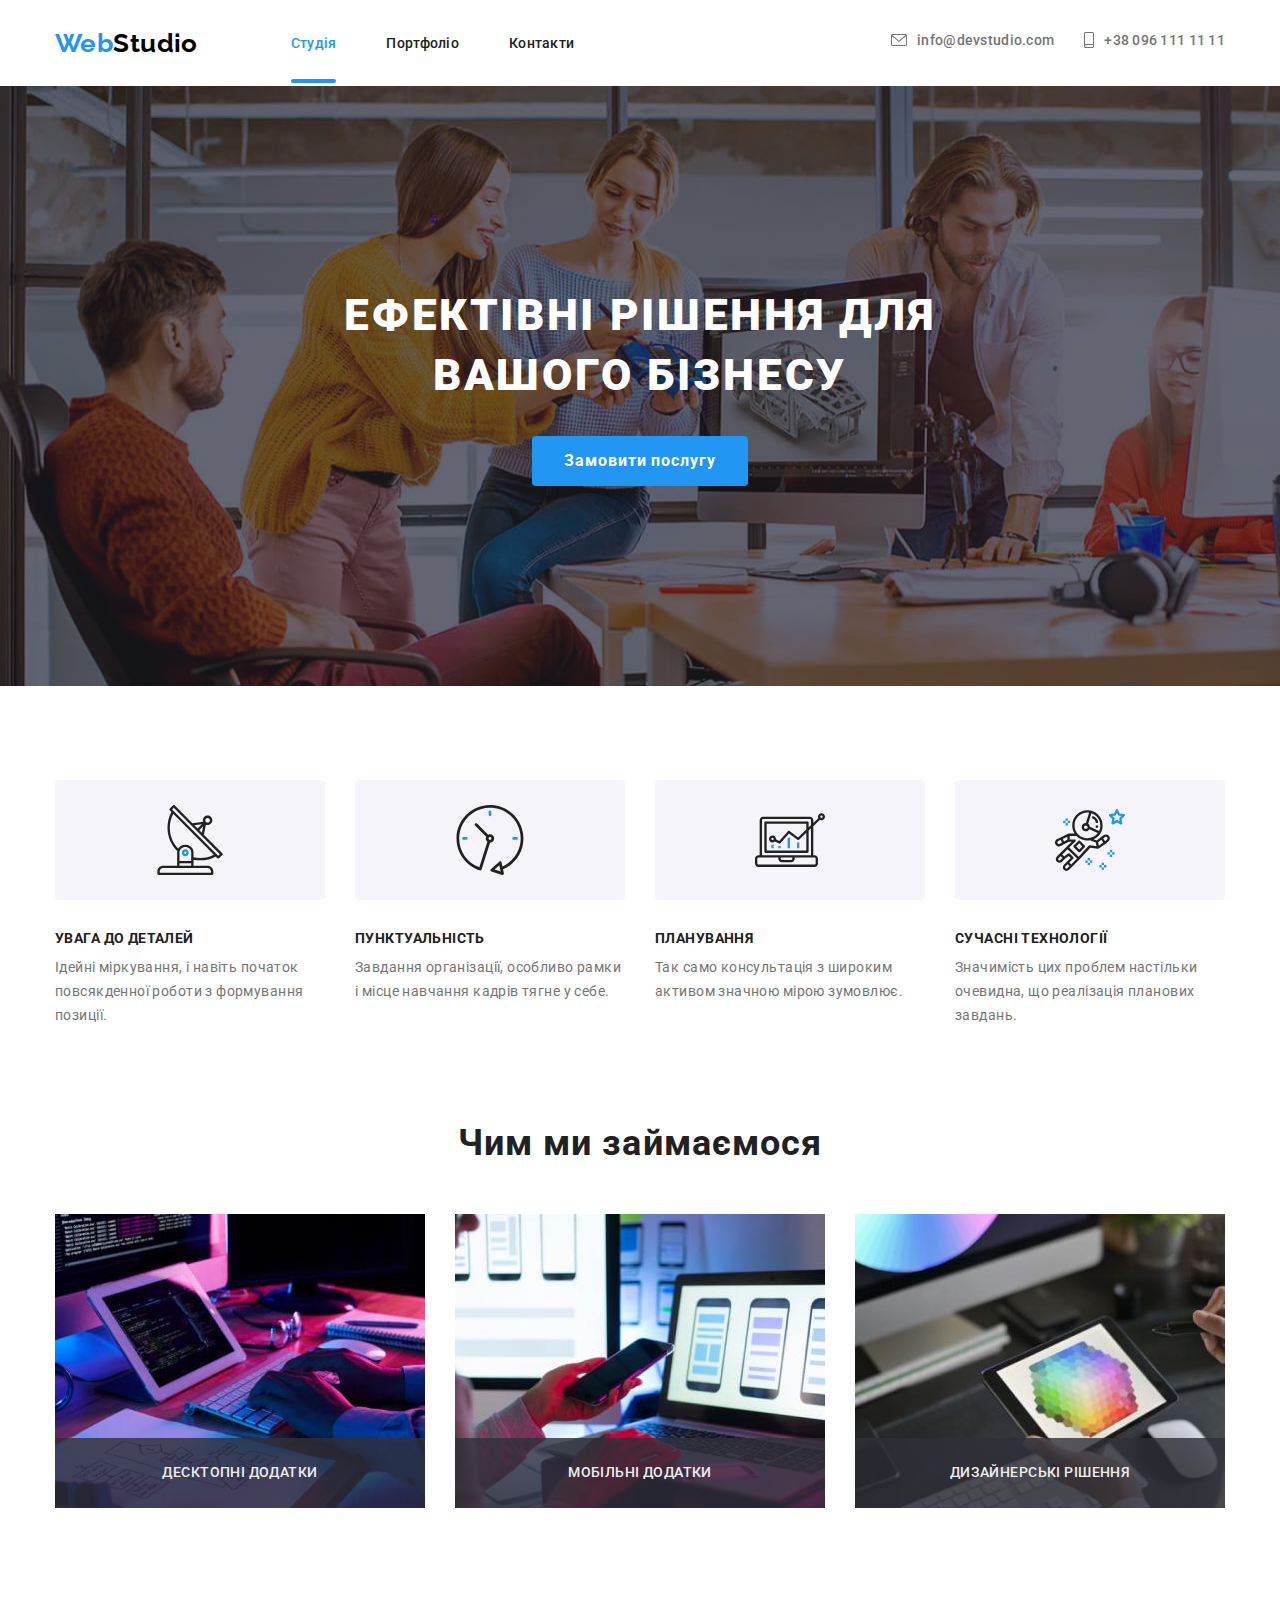
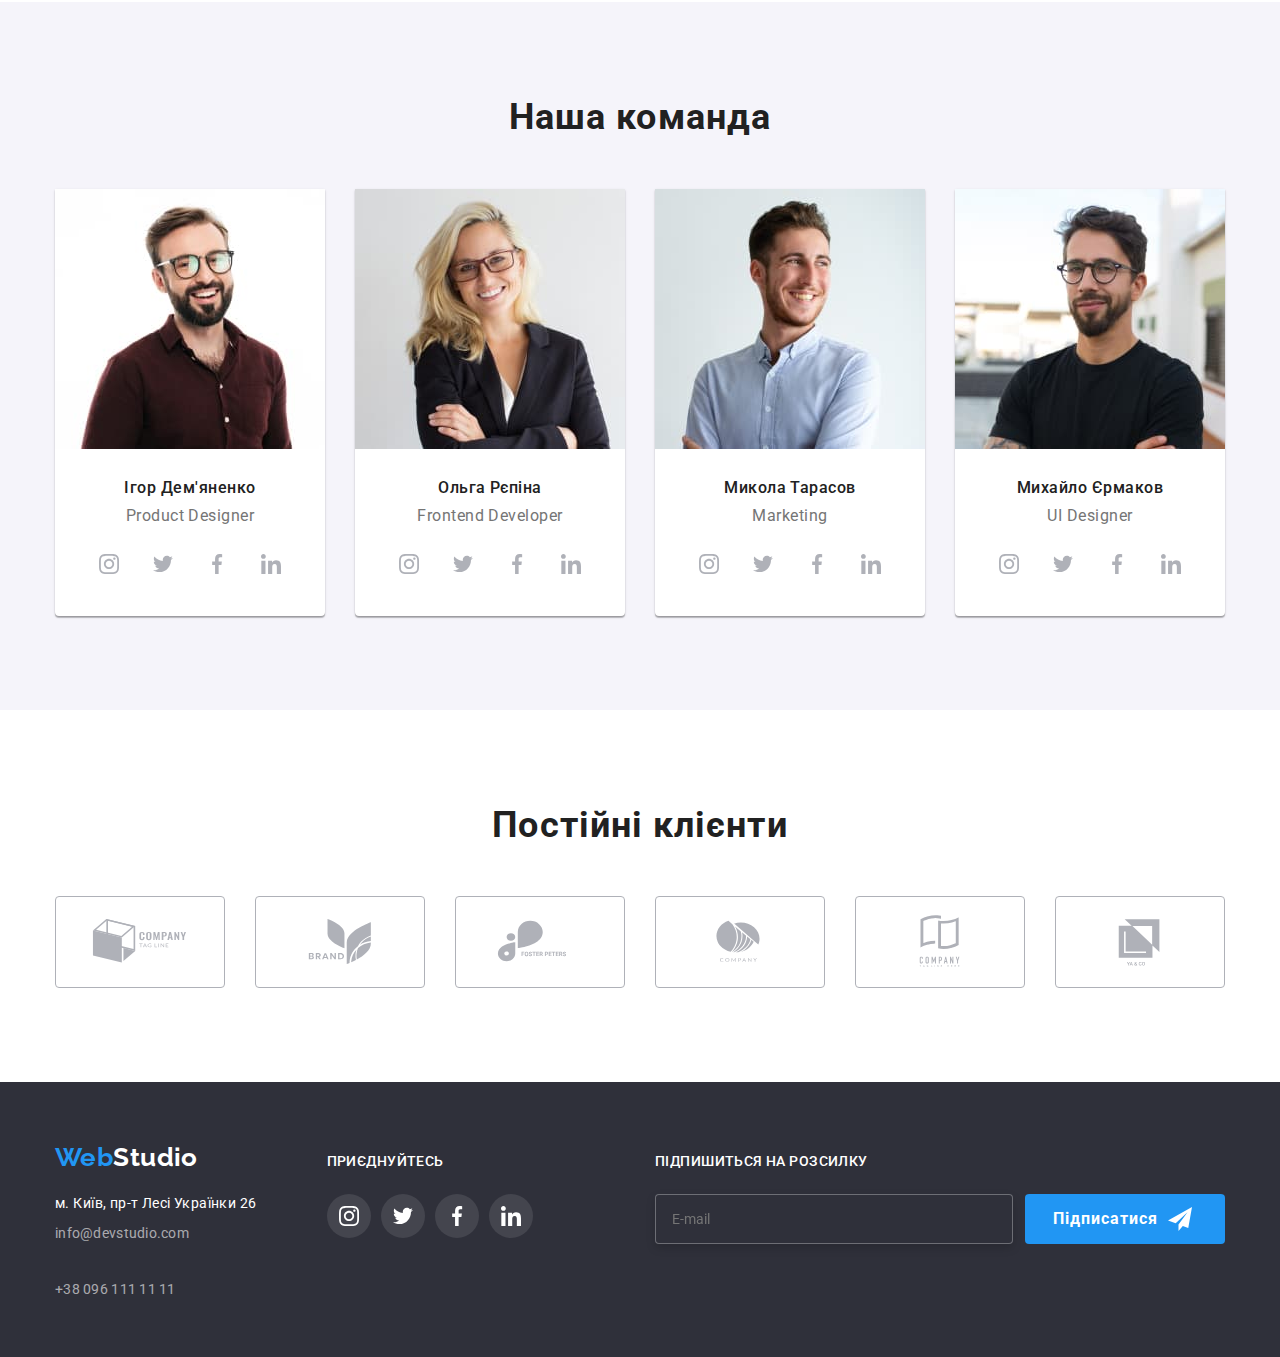
==== commit 027fa3a0: "2" ====
--- a/index.html
+++ b/index.html
@@ -33,13 +33,11 @@
              class="logo">
             <span class="logo__link">Web</span>Studio
           </a>
-
           <button type="button"
                   class="nav__button is-open"
                   aria-expanded="false"
                   aria-controls="nav__container"
                   data-menu-button>
-
             <svg class="nav__icon"
                  width="40px"
                  height="40px"
@@ -49,9 +47,7 @@
               <use class="nav__menu"
                    href="./images/symbol-defs.svg#icon-menu"></use>
             </svg>
-
           </button>
-
           <div class="nav__container"
                id="nav__container"
                data-menu>
@@ -72,7 +68,16 @@
                 </a>
               </li>
             </ul>
-
+            <div class="nav__connection">
+              <a class="nav__connection--link"
+                 href="tel:+380961111111">
+                +38 096 111 11 11
+              </a>
+              <a class="nav__connection--link"
+                 href="mailto://info@devstudio.com">
+                info@devstudio.com
+              </a>
+            </div>
             <ul class="connection">
               <li class="connection__item">
                 <a class="connection__link"
@@ -204,22 +209,37 @@
         <h2 class="products__title">Чим ми займаємося</h2>
         <ul class="products__list">
           <li class="products__images">
-            <img src="images/img1.jpg"
-                 alt="picture">
+            <picture>
+              <img srcset="images/products2/img1.jpg 1x,
+              images/products2/img1_2x.jpg 2x"
+                   src="images/products2/img1.jpg"
+                   alt="image"
+                   loading="lazy">
+            </picture>
             <p class="products__caption">
               ДЕСКТОПНІ ДОДАТКИ
             </p>
           </li>
           <li class="products__images">
-            <img src="images/img2.jpg"
-                 alt="picture">
+            <picture>
+              <img srcset="images/products2/img2.jpg 1x,
+              images/products2/img2_2x.jpg 2x"
+                   src="images/products2/img2.jpg"
+                   alt="image"
+                   loading="lazy">
+            </picture>
             <p class="products__caption">
               МОБІЛЬНІ ДОДАТКИ
             </p>
           </li>
           <li class="products__images">
-            <img src="images/img3.jpg"
-                 alt="picture">
+            <picture>
+              <img srcset="images/products2/img3.jpg 1x,
+              images/products2/img3_2x.jpg 2x"
+                   src="images/products2/img3.jpg"
+                   alt="image"
+                   loading="lazy">
+            </picture>
             <p class="products__caption">
               ДИЗАЙНЕРСЬКІ РІШЕННЯ
             </p>
@@ -233,34 +253,18 @@
         <h2 class="command__title">Наша команда</h2>
         <ul class="command__list">
           <li class="command__item">
-            <!-- <img src="images/img_user1.jpg"
-                 alt="user photo"> -->
-
-                 <!-- <img src="images/use/use1/user 1 480.jpg/id/270/354/450" 
-                 srcset="images/use/use1/user 1 480.jpg/id/270/354/450 1x, 
-                 images/use/use1/user 1 480.jpg/id/540/708/900 2x" 
-                 alt="user photo" 
-                 width="100%" > -->
-
             <picture>
-            <source srcset="images/use/use1/user 1 480.jpg 1x,
-            images/use/use1/user 1 480 2x.jpg 2x"
-            media="(min-width:1200px)" type="image/jpeg">
-            <source srcset="images/use/use1/user 1 1200.jpg 1x,
-            images/use/use1/user 1 1200 2x.jpg 2x"
-            media="(min-width: 768px)" type="image/jpeg">
-            <source srcset="images/use/use1/user 1 768.jpg 1x,
-            images/use/use1/user 1 480 2x.jpg 2x"
-            media="(max-width:480px)" type="image/jpeg">
-            <img
-            src="images/use/use1/user 1 480.jpg"
-            alt="Фронтенд разработчик"
-            width="100%"
-            class="team__img"
-          />
-          </picture>
-
-
+              <source media="(min-width: 1200px)"
+                      srcset="images/use/user_1_1200.jpg 1x,
+              images/use/user_1_1200_2x.jpg 2x">
+              <source media="(min-width: 768px)"
+                      srcset="images/use/user_1_768.jpg 1x,
+              images/use/user_1_768_2x.jpg 2x">
+              <img srcset="images/use/user_1_480.jpg 1x,
+              images/use/user_1_480_2x.jpg 2x"
+                   src="images/use/user_1_480.jpg"
+                   alt="image">
+            </picture>
             <div class="command__name">
               <h3 class="command__user">Ігор Дем'яненко</h3>
               <p lang="en"
@@ -307,8 +311,18 @@
             </div>
           </li>
           <li class="command__item">
-            <img src="images/img_user2.jpg"
-                 alt="user photo">
+            <picture>
+              <source media="(min-width: 1200px)"
+                      srcset="images/use/user_2_1200.jpg 1x,
+              images/use/user_2_1200_2x.jpg 2x">
+              <source media="(min-width: 768px)"
+                      srcset="images/use/user_2_768.jpg 1x,
+              images/use/user_2_768_2x.jpg 2x">
+              <img srcset="images/use/user_2_480.jpg 1x,
+              images/use/user_2_480_2x.jpg 2x"
+                   src="images/use/user_2_480.jpg"
+                   alt="image">
+            </picture>
             <div class="command__name">
               <h3 class="command__user">Ольга Рєпіна</h3>
               <p lang="en"
@@ -356,8 +370,18 @@
             </div>
           </li>
           <li class="command__item">
-            <img src="images/img_user3.jpg"
-                 alt="user photo">
+            <picture>
+              <source media="(min-width: 1200px)"
+                      srcset="images/use/user_3_1200.jpg 1x,
+              images/use/user_3_1200_2x.jpg 2x">
+              <source media="(min-width: 768px)"
+                      srcset="images/use/user_3_768.jpg 1x,
+              images/use/user_3_768_2x.jpg 2x">
+              <img srcset="images/use/user_3_480.jpg 1x,
+              images/use/user_3_480_2x.jpg 2x"
+                   src="images/use/user_3_480.jpg"
+                   alt="image">
+            </picture>
             <div class="command__name">
               <h3 class="command__user">Микола Тарасов</h3>
               <p lang="en"
@@ -405,8 +429,18 @@
             </div>
           </li>
           <li class="command__item">
-            <img src="images/img_user4.jpg"
-                 alt="user photo">
+            <picture>
+              <source media="(min-width: 1200px)"
+                      srcset="images/use/user_4_1200.jpg 1x,
+              images/use/user_4_1200_2x.jpg 2x">
+              <source media="(min-width: 768px)"
+                      srcset="images/use/user_4_768.jpg 1x,
+              images/use/user_4_768_2x.jpg 2x">
+              <img srcset="images/use/user_4_480.jpg 1x,
+              images/use/user_4_480_2x.jpg 2x"
+                   src="images/use/user_4_480.jpg"
+                   alt="image">
+            </picture>
             <div class="command__name">
               <h3 class="command__user">Михайло Єрмаков</h3>
               <p lang="en"
@@ -591,26 +625,24 @@
         </div>
         <div class="footer__email">
           <p class="footer__text">ПІДПИШИТЬСЯ НА РОЗСИЛКУ</p>
-          <div class="">
-            <form action="form"
-                  class="email__item">
-              <div class="email__form">
-                <label for="email"></label>
-                <input type="email"
-                       name="mail"
-                       id="email"
-                       placeholder="E-mail">
-              </div>
-              <button type="submit"
-                      class="email__button">
-                Підписатися
-                <svg class="email__icon">
-                  <use href="./images/symbol-defs.svg#icon-icon-send">
-                  </use>
-                </svg>
-              </button>
-            </form>
-          </div>
+          <form action="form"
+                class="email__item">
+            <div class="email__form">
+              <label for="email"></label>
+              <input type="email"
+                     name="mail"
+                     id="email"
+                     placeholder="E-mail">
+            </div>
+            <button type="submit"
+                    class="email__button">
+              Підписатися
+              <svg class="email__icon">
+                <use href="./images/symbol-defs.svg#icon-icon-send">
+                </use>
+              </svg>
+            </button>
+          </form>
         </div>
       </div>
     </div>
--- a/css/main.min.css
+++ b/css/main.min.css
@@ -1 +1 @@
-h1,h2,h3,p{margin:0}h2,h3{color:#212121}header{position:relative}.nav{display:flex;align-items:center;border-bottom:1px solid #ececec}.nav.one{border-bottom:0}.nav__pages{text-align:left;margin-bottom:306px}@media screen and (min-width: 768px){.nav__pages{display:flex;padding:0;margin:0;margin-left:88px;gap:50px}}@media screen and (min-width: 1200px){.nav__pages{margin-left:93px;gap:50px}}.nav__block{padding:16px 15px;width:100%;justify-content:space-between;display:flex;align-items:center}@media screen and (min-width: 768px){.nav__block{padding:0}}.nav__button{z-index:3;right:5%;position:absolute;display:inline-flex;padding:0;border:none;background-color:rgba(0,0,0,0)}@media screen and (min-width: 768px){.nav__button{display:none}}.nav__close:focus,.nav__close:hover{fill:#2196f3}.nav__menu{display:none}.nav__button.is-open .nav__menu{display:block}.nav__button.is-open .nav__close{display:none}.nav__container{display:none;position:absolute;top:0%;left:0;width:100%;padding:48px 40px;margin:0;text-align:center;background-color:#fff}.nav__container.is-open{display:block}@media screen and (min-width: 768px){.nav__container{padding:0;display:block;position:static;display:flex;align-items:center}}.nav__link{display:block;padding:0;margin-bottom:32px;font-size:40px;line-height:1.17;letter-spacing:.02em;text-decoration:none;color:#212121;transition:color 250ms cubic-bezier(0.4, 0, 0.2, 1)}.nav__link:focus,.nav__link:hover{color:#2196f3}.nav__link.current{color:#2196f3}@media screen and (min-width: 768px){.nav__link{margin-bottom:0;padding-top:32px;padding-bottom:28px;font-size:14px}}@media screen and (min-width: 768px){.nav__item.current::after{display:block;content:"";width:100%;height:4px;background-color:#2196f3;border-radius:2px}}.nav .nav__messenger{gap:10px;display:flex}@media screen and (min-width: 768px){.nav .nav__messenger{display:none}}.nav .nav__messenger--link{border-left:1px solid rgba(33,33,33,.2);padding-left:10px;text-decoration:none}.nav .nav__messenger--link:first-child{border-left:unset;padding-left:unset}.hero{text-align:center;padding:118px 0;margin:0;background-color:#2f303a;background-size:cover;background-image:linear-gradient(to right, rgba(47, 48, 58, 0.4), rgba(47, 48, 58, 0.4)),url("../../images/hero/header img 480 .jpg")}@media screen and (min-device-pixel-ratio: 2),(-webkit-min-device-pixel-ratio: 2),(min-resolution: 192dpi),(min-resolution: 2dppx){.hero .hero{background-image:linear-gradient(to right, rgba(47, 48, 58, 0.4), rgba(47, 48, 58, 0.4)),url("../../images/hero/header img 480 2x .jpg")}}@media screen and (min-width: 768px){.hero{background-image:linear-gradient(to right, rgba(47, 48, 58, 0.4), rgba(47, 48, 58, 0.4)),url("../../images/hero/header img 768 .jpg")}}@media screen and (min-width: 768px)and (-webkit-min-device-pixel-ratio: 2), screen and (min-width: 768px)and (min-resolution: 2dppx){.hero{background-image:linear-gradient(to right, rgba(47, 48, 58, 0.4), rgba(47, 48, 58, 0.4)),url("../../images/hero/header img 768 2x .jpg")}}@media screen and (min-width: 1200px){.hero{padding:200px 0;background-image:linear-gradient(to right, rgba(47, 48, 58, 0.4), rgba(47, 48, 58, 0.4)),url("../../images/hero/header img 1200 .jpg")}}@media screen and (min-width: 1200px)and (-webkit-min-device-pixel-ratio: 2), screen and (min-width: 1200px)and (min-resolution: 2dppx){.hero{background-image:linear-gradient(to right, rgba(47, 48, 58, 0.4), rgba(47, 48, 58, 0.4)),url("../../images/hero/header img 1200 2x .jpg")}}.hero__services{margin-top:0;margin-bottom:30px;text-align:center;font-weight:900;font-size:26px;line-height:1.36;letter-spacing:.06em;color:#fff}@media screen and (min-width: 1200px){.hero__services{font-size:44px;line-height:1.36}}.hero__button{margin:0;padding:10px 24px;font-weight:700;font-size:16px;line-height:1.88;letter-spacing:.06em;border:none;border-radius:4px;cursor:pointer;color:#fff;background-color:#2196f3}@media screen and (min-width: 1200px){.hero__button{padding:10px 32px}}.features{padding:60px 0;margin:0;font-weight:400;letter-spacing:.03em;color:#757575}@media screen and (min-width: 1200px){.features{padding:94px 0}}.features__list{margin:0;padding:0}@media screen and (min-width: 768px){.features__list{justify-content:space-between;flex-wrap:wrap;display:flex}}@media screen and (min-width: 1200px){.features__list{justify-content:space-between;display:flex}}.features__item{max-width:450px}@media screen and (min-width: 768px){.features__item{width:354px}}@media screen and (min-width: 1200px){.features__item{width:270px}}.features__link{justify-content:center;align-items:center;display:flex;margin-bottom:30px;height:120px;border-radius:4px;background-color:#f5f4fa}.features__icon{height:70px;width:70px}.features__caption{margin-top:0;margin-bottom:10px;font-weight:700;font-size:14px;line-height:1.17;letter-spacing:.03em;color:#212121}.features__text{margin-top:0;margin-bottom:0px}@media screen and (max-width: 1200px){.products{display:none}}.products{margin:0;padding-bottom:94px}.products__list{justify-content:space-between;display:flex;margin:0;padding:0}.products__images{width:370px;position:relative}.products__caption{position:absolute;width:370px;height:70px;justify-content:center;align-items:center;display:flex;top:76%;color:#eee;content:"";background:rgba(47,48,58,.8)}.products__title{margin-top:0;margin-bottom:50px;font-weight:700;text-align:center;font-size:36px;line-height:1.17;letter-spacing:.03em}.command{margin-top:0;margin-bottom:0;padding:60px 0;letter-spacing:.03em;background-color:#f5f4fa}@media screen and (min-width: 1200px){.command{padding:94px 0}}.command__title{margin-top:0;margin-bottom:50px;font-weight:700;text-align:center;font-size:28px;line-height:1.17;letter-spacing:.03em}@media screen and (min-width: 1200px){.command__title{font-size:36px}}.command__list{padding:0;gap:30px}@media screen and (min-width: 768px){.command__list{justify-content:space-between;flex-wrap:wrap;display:flex}}@media screen and (min-width: 1200px){.command__list{justify-content:space-between;display:flex}}.command__item{max-width:450px;margin-bottom:30px;flex-direction:column;align-content:center;display:flex;border-radius:0px 0px 4px 4px;box-shadow:0px 1px 3px rgba(0,0,0,.12),0px 1px 1px rgba(0,0,0,.14),0px 2px 1px rgba(0,0,0,.2);background-color:#fff}.command__item:last-child{margin-bottom:0}@media screen and (min-width: 768px){.command__item{max-width:354px;margin-bottom:0}}@media screen and (min-width: 1200px){.command__item{max-width:270px}}.command__name{padding:30px 0}.command__user{margin-bottom:10px;text-align:center;font-weight:500;font-size:16px;line-height:1.17;letter-spacing:.03em}.command__specialty{margin-bottom:16px;text-align:center;font-weight:400;font-size:16px;line-height:1.17;letter-spacing:.03em}.customers{padding:60px 0}@media screen and (min-width: 1200px){.customers{padding:94px 0}}.customers__title{margin-top:0;margin-bottom:30px;font-weight:700;text-align:center;font-size:36px;line-height:1.17;letter-spacing:.03em}@media screen and (min-width: 1200px){.customers__title{margin-bottom:50px}}.customers__list{margin:0;padding:0;flex-wrap:wrap;gap:30px;display:flex}@media screen and (min-width: 768px){.customers__list{flex-wrap:wrap;display:flex}}@media screen and (min-width: 1200px){.customers__list{display:flex}}.customers__link{color:#afb1b8;width:210px;height:92px;justify-content:center;align-items:center;display:flex;border:1px solid #afb1b8;border-radius:4px;transition:boborder-color 250ms cubic-bezier(0.4, 0, 0.2, 1),color 250ms cubic-bezier(0.4, 0, 0.2, 1)}.customers__link:hover,.customers__link:focus{border-color:#2196f3;color:#2196f3}@media screen and (min-width: 768px){.customers__link{width:226px}}@media screen and (min-width: 1200px){.customers__link{width:170px}}.customers__icon{fill:currentColor;width:106px;height:60px}.footer{padding:60px 0;background-color:#2f303a}.footer__block{align-items:center;flex-direction:column;display:flex}@media screen and (min-width: 768px){.footer__block{flex-wrap:wrap;flex-direction:row}}@media screen and (min-width: 1200px){.footer__block{flex-wrap:nowrap;align-items:baseline}}.footer__logo{display:flex;flex-direction:column;align-items:center}@media screen and (min-width: 1200px){.footer__logo{align-items:flex-start}}.footer .logo__text{color:#fff}.footer .address{display:flex;flex-direction:column;align-items:center;margin-bottom:60px}@media screen and (min-width: 768px){.footer .address{margin-bottom:0}}@media screen and (min-width: 1200px){.footer .address{align-items:flex-start}}.footer .address__text{margin-top:20px;margin-bottom:9px;font-weight:400;font-style:normal;text-decoration:none;color:#fff}.footer__messenger{padding:0;margin-bottom:60px}@media screen and (min-width: 768px){.footer__messenger{margin-left:auto}}@media screen and (min-width: 1200px){.footer__messenger{margin-bottom:0;margin-left:70px}}.footer__text{margin-bottom:20px;padding:0;text-align:center;color:#fff}@media screen and (min-width: 1200px){.footer__text{text-align:left}}.footer__email{margin:0}@media screen and (min-width: 768px){.footer__email{margin:auto}}@media screen and (min-width: 1200px){.footer__email{margin:0;margin-left:auto}}.footer .email__item{flex-direction:column;align-items:center;display:flex}@media screen and (min-width: 1200px){.footer .email__item{flex-direction:row;align-items:center}}.footer .email__form input{height:50px;width:100%;margin-bottom:20px;margin-right:auto;padding-left:16px;border-radius:4px;color:#eee;border:1px solid rgba(255,255,255,.3);filter:drop-shadow(0px 4px 4px rgba(0, 0, 0, 0.15));background-color:#2f303a;transition:border-color 250ms cubic-bezier(0.4, 0, 0.2, 1)}@media screen and (min-width: 480px){.footer .email__form input{width:450px;margin-right:12px}}@media screen and (min-width: 768px){.footer .email__form input{width:358px;margin-right:12px}}@media screen and (min-width: 1200px){.footer .email__form input{width:358px;margin-right:12px}}.footer .email__form input:focus-visible{border:1px solid rgba(255,255,255,.3);outline:none}.footer .email__form input:hover,.footer .email__form input:focus{border-color:#2196f3}@media screen and (min-width: 1200px){.footer .email__form input{margin-bottom:0}}.footer .email__icon{margin-left:10px;width:24px;height:24px;fill:#fff}.footer .email__button{display:flex;align-items:center;width:200px;height:50px;margin:auto;text-align:left;padding-left:28px;font-weight:700;font-size:16px;line-height:1.88;letter-spacing:.06em;border:none;border-radius:4px;cursor:pointer;color:#fff;background-color:#2196f3}.backdrop{position:fixed;top:0;left:0;width:100%;height:100%;background-color:rgba(0,0,0,.2);transition:opacity 250ms cubic-bezier(0.4, 0, 0.2, 1)}.backdrop .modal{position:absolute;width:450px;height:609px;top:50%;left:50%;justify-content:space-around;align-items:flex-start;display:flex;border-radius:4px;transform:translate(-50%, -50%);background-color:#fff;box-shadow:0px 1px 3px rgba(0,0,0,.12),0px 1px 1px rgba(0,0,0,.14),0px 2px 1px rgba(0,0,0,.2)}@media screen and (min-width: 1200px){.backdrop .modal{width:528px;height:581px}}.backdrop .modal .form{display:flex;flex-direction:column;padding:40px}.backdrop .modal .form__title{margin-bottom:12px;font-weight:700;font-size:20px;line-height:1.15;text-align:center;letter-spacing:.03em;color:#212121}.backdrop .modal .form__block{display:grid;position:relative;padding:0;margin:0}.backdrop .modal .form__text{display:flex;margin-bottom:4px;font-weight:400;font-size:14px;line-height:1.17;letter-spacing:.03em}.backdrop .modal .form input{margin-bottom:10px;padding-left:40px;height:40px;border:1px solid rgba(33,33,33,.2);border-radius:4px;transition:border-color 250ms cubic-bezier(0.4, 0, 0.2, 1),fill 250ms cubic-bezier(0.4, 0, 0.2, 1)}.backdrop .modal .form__icon{position:absolute;margin:0;width:18px;height:18px;top:45%;left:3%;display:inline-block}.backdrop .modal .form__icon:hover{fill:#2196f3}.backdrop .modal .form textarea{resize:none;transition:border-color 250ms cubic-bezier(0.4, 0, 0.2, 1),fill 250ms cubic-bezier(0.4, 0, 0.2, 1);border:1px solid rgba(33,33,33,.2);border-radius:4px}.backdrop .modal .form__comment{width:100%;height:120px;padding:12px 16px;margin-bottom:20px}.backdrop .modal .form input:hover,.backdrop .modal .form textarea:hover,.backdrop .modal .form input:focus,.backdrop .modal .form textarea:focus{border-color:#2196f3}.backdrop .modal .form input:hover+.form__icon,.backdrop .modal .form textarea:hover+.form__icon,.backdrop .modal .form input:focus+.form__icon,.backdrop .modal .form textarea:focus+.form__icon{fill:#2196f3}.backdrop .modal .form input:focus-visible,.backdrop .modal .form textarea:focus-visible{border-color:#2196f3;outline:none}.backdrop .modal .form .checkbox{height:15px;margin-bottom:30px;align-items:center;justify-content:center;display:flex}.backdrop .modal .form .checkbox__label{justify-content:center;align-items:center;display:flex;font-weight:400;font-size:12px;height:1.17}@media screen and (min-width: 1200px){.backdrop .modal .form .checkbox__label{font-size:14px;height:1.71}}.backdrop .modal .form .checkbox__text{margin-left:5px;color:#2196f3}.backdrop .modal .form .checkbox__input{margin:0;padding:0;opacity:0;-webkit-appearance:none;-moz-appearance:none;appearance:none}.backdrop .modal .form .checkbox__input:checked+.checkbox__icon{fill:#fff;border:#2196f3;background-color:#2196f3;background-size:contain;background-origin:border-box;background-repeat:no-repeat}.backdrop .modal .form .checkbox__icon{width:16px;height:15px;margin-right:8px;display:block;border-radius:2px;border:2px solid #212121;fill:#fff;transition:background-color 250ms cubic-bezier(0.4, 0, 0.2, 1),border 250ms cubic-bezier(0.4, 0, 0.2, 1)}.backdrop .modal .form__button{width:200px;height:50px;margin:auto;padding:10px 52px;font-weight:700;font-size:16px;line-height:1.88;letter-spacing:.06em;border:none;border-radius:4px;cursor:pointer;color:#fff;background-color:#2196f3}.backdrop .modal__button{position:absolute;width:30px;height:30px;left:92%;top:8px;justify-content:center;align-items:center;display:flex;border:1px solid rgba(0,0,0,.1);border-radius:50%;background-color:rgba(0,0,0,0)}.backdrop .modal__button .modal__link{width:18px;height:18px;transition:fill 250ms cubic-bezier(0.4, 0, 0.2, 1)}.backdrop .modal__button:hover .modal__link,.backdrop .modal__button:focus .modal__link{fill:#2196f3}.backdrop.is-hidden{opacity:0;pointer-events:none}.portfolio{padding:94px 0;margin:0}.portfolio .filter__list{gap:8px;margin-bottom:50px;padding:0;justify-content:center;display:flex}.portfolio .filter__button{min-width:73px;padding:6px 22px;font-family:inherit;font-weight:inherit;font-size:16px;line-height:1.63;letter-spacing:.03em;cursor:pointer;border:none;border-radius:4px;color:#212121;background-color:#f5f4fa;transition:background-color 250ms cubic-bezier(0.4, 0, 0.2, 1),color 250ms cubic-bezier(0.4, 0, 0.2, 1)}.portfolio .filter__button:hover,.portfolio .filter__button:focus{color:#fff;background-color:#2196f3;box-shadow:0px 3px 1px rgba(0,0,0,.1),0px 1px 2px rgba(0,0,0,.08),0px 2px 2px rgba(0,0,0,.12)}.portfolio .work__list{padding:0;margin:-15px;display:flex;flex-wrap:wrap}.portfolio .work__item{width:370px;margin:15px;border:1px solid #eee}.portfolio .work__link{display:block;text-decoration:none;transition:box-shadow 250ms cubic-bezier(0.4, 0, 0.2, 1)}.portfolio .work__link:hover,.portfolio .work__link:focus{box-shadow:0px 1px 1px rgba(0,0,0,.12),0px 4px 4px rgba(0,0,0,.06),1px 4px 6px rgba(0,0,0,.16)}.portfolio .work__link:hover .work__overflow,.portfolio .work__link:focus .work__overflow{transform:translateY(0)}.portfolio .work__link--block{overflow:hidden;position:relative}.portfolio .work__images{display:block}.portfolio .work__overflow{position:absolute;width:100%;top:0;left:0;padding:63px 24px;font-weight:400;font-size:18px;line-height:1.55;color:#fff;background-color:rgba(33,150,243,.9);transform:translateY(103%);transition:transform 250ms cubic-bezier(0.4, 0, 0.2, 1)}.portfolio .work__wrapper{padding:20px 24px}.portfolio .work__title{margin-bottom:4px;font-weight:700;font-size:18px;line-height:2;letter-spacing:.06em;color:#212121}.portfolio .work__description{font-weight:400;font-size:16px;line-height:1.88;letter-spacing:.03em;color:#757575}body{margin:0 auto;max-width:1600px;font-family:"Roboto",sans-serif;font-weight:500;font-size:14px;line-height:1.71;letter-spacing:.03em;color:#757575;background-color:#fff}.container{padding-left:15px;padding-right:15px;margin:auto}@media screen and (min-width: 480px){.container{width:480px}}@media screen and (min-width: 768px){.container{width:768px}}@media screen and (min-width: 1200px){.container{width:1200px}}img{display:block;max-width:100%;height:auto}img{display:block}ul{list-style:none;padding:0;margin:0}li{margin:0;padding:0}.hide{margin:0;opacity:0;position:absolute}.portfolio{text-decoration:none}.logo{font-weight:700;font-size:26px;line-height:1.17;font-family:"Raleway",cursive;text-decoration:none;color:#000}.logo__link{color:#2196f3}.connection{flex-direction:column-reverse;display:flex;padding:0;margin:0;margin-left:auto;gap:0}@media screen and (min-width: 768px){.connection{flex-direction:column}}@media screen and (min-width: 1200px){.connection{flex-direction:row;gap:30px}}.connection--inverse{flex-direction:column;padding:0;margin:0;gap:0}.connection__item{margin-bottom:0}.connection__item:first-child{margin-bottom:0}.connection__item .connection__link{align-items:center;display:flex;padding:0;font-size:34px;line-height:1.02;letter-spacing:.02em;text-decoration:none;fill:#757575;color:#757575;transition:color 250ms cubic-bezier(0.4, 0, 0.2, 1),fill 250ms cubic-bezier(0.4, 0, 0.2, 1)}.connection__item .connection__link:hover,.connection__item .connection__link:focus{fill:#2196f3;color:#2196f3}@media screen and (min-width: 768px){.connection__item .connection__link{margin-bottom:10px;font-size:14px;line-height:1.17}}@media screen and (min-width: 1200px){.connection__item .connection__link{padding-top:32px;padding-bottom:28px}}.connection__item .connection__link--inverse{padding:0;margin:0;font-weight:400;font-size:14px;font-style:normal;text-decoration:none;color:rgba(255,255,255,.6);transition:color 250ms cubic-bezier(0.4, 0, 0.2, 1)}.connection__item .connection__link--inverse:hover,.connection__item .connection__link--inverse:focus{color:#2196f3}.connection__item .connection__icon{display:none;margin-right:10px}@media screen and (min-width: 768px){.connection__item .connection__icon{display:block}}.connection__item--inverse{padding:0;margin:0;margin-bottom:9px}.connection__item--inverse:last-child{margin-bottom:0}.messenger{justify-content:center;display:flex;gap:10px;padding:0}.messenger--inverse{padding:0;gap:10px}.messenger__link{justify-content:center;align-items:center;display:flex;text-decoration:none;height:44px;width:44px;border-radius:50%;color:#afb1b8;transition:color 250ms cubic-bezier(0.4, 0, 0.2, 1),fill 250ms cubic-bezier(0.4, 0, 0.2, 1),background-color 250ms cubic-bezier(0.4, 0, 0.2, 1)}.messenger__link:hover,.messenger__link:focus{background-color:#2196f3;color:#fff;fill:#fff}.messenger__link:hover .messenger-__icon,.messenger__link:focus .messenger-__icon{fill:#fff}.messenger__link--inverse{padding:0;background-color:rgba(255,255,255,.1)}.messenger__icon{height:20px;width:20px;fill:currentColor}.messenger__icon--inverse{fill:#fff}/*# sourceMappingURL=main.min.css.map */+h1,h2,h3,p{margin:0}h2,h3{color:#212121}header{position:relative}.nav{display:flex;align-items:center;border-bottom:1px solid #ececec}.nav.one{border-bottom:0}.nav__pages{text-align:left;margin-bottom:306px}@media screen and (min-width: 768px){.nav__pages{display:flex;padding:0;margin:0;margin-left:88px;gap:50px}}@media screen and (min-width: 1200px){.nav__pages{margin-left:93px;gap:50px}}.nav__block{padding:16px 15px;width:100%;justify-content:space-between;display:flex;align-items:center}@media screen and (min-width: 768px){.nav__block{padding:0}}.nav__button{z-index:3;right:5%;position:absolute;display:inline-flex;padding:0;border:none;background-color:rgba(0,0,0,0)}@media screen and (min-width: 768px){.nav__button{display:none}}.nav__close:focus,.nav__close:hover{fill:#2196f3}.nav__menu{display:none}.nav__button.is-open .nav__menu{display:block}.nav__button.is-open .nav__close{display:none}.nav__container{z-index:2;display:none;position:absolute;top:0%;left:0;width:100%;padding:48px 40px;margin:0;text-align:center;background-color:#fff}.nav__container.is-open{display:block}@media screen and (min-width: 768px){.nav__container{padding:0;display:block;position:static;display:flex;align-items:center}}.nav__link{display:block;padding:0;margin-bottom:32px;font-size:40px;line-height:1.17;letter-spacing:.02em;text-decoration:none;color:#212121;transition:color 250ms cubic-bezier(0.4, 0, 0.2, 1)}.nav__link:focus,.nav__link:hover{color:#2196f3}.nav__link.current{color:#2196f3}@media screen and (min-width: 768px){.nav__link{margin-bottom:0;padding-top:32px;padding-bottom:28px;font-size:14px}}@media screen and (min-width: 768px){.nav__item.current::after{display:block;content:"";width:100%;height:4px;background-color:#2196f3;border-radius:2px}}.nav .nav__connection{align-items:flex-start;flex-direction:column;display:flex;padding:0;margin-bottom:64px}.nav .nav__connection--link{margin-bottom:32px;font-size:34px;line-height:1.02;letter-spacing:.02em;color:#2196f3}.nav .nav__connection--link:last-child{margin-bottom:0;font-size:24px;line-height:1.17;color:currentColor}@media screen and (min-width: 768px){.nav .nav__connection{display:none}}.nav .nav__messenger{gap:10px;display:flex}@media screen and (min-width: 768px){.nav .nav__messenger{display:none}}.nav .nav__messenger--link{color:#2196f3;border-left:1px solid rgba(33,33,33,.2);padding-left:10px;text-decoration:none}.nav .nav__messenger--link:first-child{border-left:unset;padding-left:unset}.hero{text-align:center;padding:118px 0;margin:0;background-color:#2f303a;background-size:cover;background-image:linear-gradient(to right, rgba(47, 48, 58, 0.4), rgba(47, 48, 58, 0.4)),url("../../images/hero/header img 480 .jpg")}@media screen and (min-device-pixel-ratio: 2),(-webkit-min-device-pixel-ratio: 2),(min-resolution: 192dpi),(min-resolution: 2dppx){.hero .hero{background-image:linear-gradient(to right, rgba(47, 48, 58, 0.4), rgba(47, 48, 58, 0.4)),url("../../images/hero/header img 480 2x .jpg")}}@media screen and (min-width: 768px){.hero{background-image:linear-gradient(to right, rgba(47, 48, 58, 0.4), rgba(47, 48, 58, 0.4)),url("../../images/hero/header img 768 .jpg")}}@media screen and (min-width: 768px)and (-webkit-min-device-pixel-ratio: 2), screen and (min-width: 768px)and (min-resolution: 2dppx){.hero{background-image:linear-gradient(to right, rgba(47, 48, 58, 0.4), rgba(47, 48, 58, 0.4)),url("../../images/hero/header img 768 2x .jpg")}}@media screen and (min-width: 1200px){.hero{padding:200px 0;background-image:linear-gradient(to right, rgba(47, 48, 58, 0.4), rgba(47, 48, 58, 0.4)),url("../../images/hero/header img 1200 .jpg")}}@media screen and (min-width: 1200px)and (-webkit-min-device-pixel-ratio: 2), screen and (min-width: 1200px)and (min-resolution: 2dppx){.hero{background-image:linear-gradient(to right, rgba(47, 48, 58, 0.4), rgba(47, 48, 58, 0.4)),url("../../images/hero/header img 1200 2x .jpg")}}.hero__services{margin-top:0;margin-bottom:30px;text-align:center;font-weight:900;font-size:26px;line-height:1.36;letter-spacing:.06em;color:#fff}@media screen and (min-width: 1200px){.hero__services{font-size:44px;line-height:1.36}}.hero__button{margin:0;padding:10px 24px;font-weight:700;font-size:16px;line-height:1.88;letter-spacing:.06em;border:none;border-radius:4px;cursor:pointer;color:#fff;background-color:#2196f3}@media screen and (min-width: 1200px){.hero__button{padding:10px 32px}}.features{padding:60px 0;margin:0;font-weight:400;letter-spacing:.03em;color:#757575}@media screen and (min-width: 1200px){.features{padding:94px 0}}.features__list{margin:0;padding:0}@media screen and (min-width: 768px){.features__list{justify-content:space-between;flex-wrap:wrap;display:flex}}@media screen and (min-width: 1200px){.features__list{justify-content:space-between;display:flex}}.features__item{max-width:450px}@media screen and (min-width: 768px){.features__item{width:354px}}@media screen and (min-width: 1200px){.features__item{width:270px}}.features__link{justify-content:center;align-items:center;display:flex;margin-bottom:30px;height:120px;border-radius:4px;background-color:#f5f4fa}.features__icon{height:70px;width:70px}.features__caption{margin-top:0;margin-bottom:10px;font-weight:700;font-size:14px;line-height:1.17;letter-spacing:.03em;color:#212121}.features__text{margin-top:0;margin-bottom:0px}@media screen and (max-width: 1200px){.products{display:none}}.products{margin:0;padding-bottom:94px}.products__list{justify-content:space-between;display:flex;margin:0;padding:0}.products__images{width:370px;position:relative}.products__caption{position:absolute;width:370px;height:70px;justify-content:center;align-items:center;display:flex;top:76%;color:#eee;content:"";background:rgba(47,48,58,.8)}.products__title{margin-top:0;margin-bottom:50px;font-weight:700;text-align:center;font-size:36px;line-height:1.17;letter-spacing:.03em}.command{margin-top:0;margin-bottom:0;padding:60px 0;letter-spacing:.03em;background-color:#f5f4fa}@media screen and (min-width: 1200px){.command{padding:94px 0}}.command__title{margin-top:0;margin-bottom:50px;font-weight:700;text-align:center;font-size:28px;line-height:1.17;letter-spacing:.03em}@media screen and (min-width: 1200px){.command__title{font-size:36px}}.command__list{padding:0;gap:30px}@media screen and (min-width: 768px){.command__list{justify-content:space-between;flex-wrap:wrap;display:flex}}@media screen and (min-width: 1200px){.command__list{justify-content:space-between;display:flex}}.command__item{max-width:450px;margin-bottom:30px;flex-direction:column;align-content:center;display:flex;border-radius:0px 0px 4px 4px;box-shadow:0px 1px 3px rgba(0,0,0,.12),0px 1px 1px rgba(0,0,0,.14),0px 2px 1px rgba(0,0,0,.2);background-color:#fff}.command__item:last-child{margin-bottom:0}@media screen and (min-width: 768px){.command__item{max-width:354px;margin-bottom:0}}@media screen and (min-width: 1200px){.command__item{max-width:270px}}.command__name{padding:30px 0}.command__user{margin-bottom:10px;text-align:center;font-weight:500;font-size:16px;line-height:1.17;letter-spacing:.03em}.command__specialty{margin-bottom:16px;text-align:center;font-weight:400;font-size:16px;line-height:1.17;letter-spacing:.03em}.customers{padding:60px 0}@media screen and (min-width: 1200px){.customers{padding:94px 0}}.customers__title{margin-top:0;margin-bottom:30px;font-weight:700;text-align:center;font-size:36px;line-height:1.17;letter-spacing:.03em}@media screen and (min-width: 1200px){.customers__title{margin-bottom:50px}}.customers__list{margin:0;padding:0;flex-wrap:wrap;gap:30px;display:flex}@media screen and (min-width: 768px){.customers__list{flex-wrap:wrap;display:flex}}@media screen and (min-width: 1200px){.customers__list{display:flex}}.customers__link{color:#afb1b8;width:210px;height:92px;justify-content:center;align-items:center;display:flex;border:1px solid #afb1b8;border-radius:4px;transition:boborder-color 250ms cubic-bezier(0.4, 0, 0.2, 1),color 250ms cubic-bezier(0.4, 0, 0.2, 1)}.customers__link:hover,.customers__link:focus{border-color:#2196f3;color:#2196f3}@media screen and (min-width: 768px){.customers__link{width:226px}}@media screen and (min-width: 1200px){.customers__link{width:170px}}.customers__icon{fill:currentColor;width:106px;height:60px}.footer{padding:60px 0;background-color:#2f303a}.footer__block{align-items:center;flex-direction:column;display:flex}@media screen and (min-width: 768px){.footer__block{flex-wrap:wrap;flex-direction:row}}@media screen and (min-width: 1200px){.footer__block{flex-wrap:nowrap;align-items:baseline}}.footer__logo{display:flex;flex-direction:column;align-items:center}@media screen and (min-width: 1200px){.footer__logo{align-items:flex-start}}.footer .logo__text{color:#fff}.footer .address{display:flex;flex-direction:column;align-items:center;margin-bottom:60px}@media screen and (min-width: 768px){.footer .address{margin-bottom:0}}@media screen and (min-width: 1200px){.footer .address{align-items:flex-start}}.footer .address__text{margin-top:20px;margin-bottom:9px;font-weight:400;font-style:normal;text-decoration:none;color:#fff}.footer__messenger{padding:0;margin-bottom:60px}@media screen and (min-width: 768px){.footer__messenger{margin-left:auto}}@media screen and (min-width: 1200px){.footer__messenger{margin-bottom:0;margin-left:70px}}.footer__text{margin-bottom:20px;padding:0;text-align:center;color:#fff}@media screen and (min-width: 1200px){.footer__text{text-align:left}}.footer__email{width:100%;margin:0}@media screen and (min-width: 768px){.footer__email{width:auto;margin:auto}}@media screen and (min-width: 1200px){.footer__email{margin:0;margin-left:auto}}.footer .email__item{align-items:center}@media screen and (min-width: 1200px){.footer .email__item{display:flex}}.footer .email__form input{height:50px;max-width:450px;width:100%;margin-bottom:20px;margin-right:auto;padding-left:16px;border-radius:4px;color:#eee;border:1px solid rgba(255,255,255,.3);filter:drop-shadow(0px 4px 4px rgba(0, 0, 0, 0.15));background-color:#2f303a;transition:border-color 250ms cubic-bezier(0.4, 0, 0.2, 1)}@media screen and (min-width: 480px){.footer .email__form input{width:450px;margin-right:12px}}@media screen and (min-width: 768px){.footer .email__form input{width:358px;margin-right:12px}}@media screen and (min-width: 1200px){.footer .email__form input{width:358px;margin-right:12px}}.footer .email__form input:focus-visible{border:1px solid rgba(255,255,255,.3);outline:none}.footer .email__form input:hover,.footer .email__form input:focus{border-color:#2196f3}@media screen and (min-width: 1200px){.footer .email__form input{margin-bottom:0}}.footer .email__icon{margin-left:10px;width:24px;height:24px;fill:#fff}.footer .email__button{display:flex;align-items:center;width:200px;height:50px;margin:auto;text-align:left;padding-left:28px;font-weight:700;font-size:16px;line-height:1.88;letter-spacing:.06em;border:none;border-radius:4px;cursor:pointer;color:#fff;background-color:#2196f3}.backdrop{position:fixed;top:0;left:0;width:100%;height:100%;background-color:rgba(0,0,0,.2);transition:opacity 250ms cubic-bezier(0.4, 0, 0.2, 1)}.backdrop .modal{position:absolute;width:450px;height:609px;top:50%;left:50%;justify-content:space-around;align-items:flex-start;display:flex;border-radius:4px;transform:translate(-50%, -50%);background-color:#fff;box-shadow:0px 1px 3px rgba(0,0,0,.12),0px 1px 1px rgba(0,0,0,.14),0px 2px 1px rgba(0,0,0,.2)}@media screen and (min-width: 1200px){.backdrop .modal{width:528px;height:581px}}.backdrop .modal .form{display:flex;flex-direction:column;padding:40px}.backdrop .modal .form__title{margin-bottom:12px;font-weight:700;font-size:20px;line-height:1.15;text-align:center;letter-spacing:.03em;color:#212121}.backdrop .modal .form__block{display:grid;position:relative;padding:0;margin:0}.backdrop .modal .form__text{display:flex;margin-bottom:4px;font-weight:400;font-size:14px;line-height:1.17;letter-spacing:.03em}.backdrop .modal .form input{margin-bottom:10px;padding-left:40px;height:40px;border:1px solid rgba(33,33,33,.2);border-radius:4px;transition:border-color 250ms cubic-bezier(0.4, 0, 0.2, 1),fill 250ms cubic-bezier(0.4, 0, 0.2, 1)}.backdrop .modal .form__icon{position:absolute;margin:0;width:18px;height:18px;top:45%;left:3%;display:inline-block}.backdrop .modal .form__icon:hover{fill:#2196f3}.backdrop .modal .form textarea{resize:none;transition:border-color 250ms cubic-bezier(0.4, 0, 0.2, 1),fill 250ms cubic-bezier(0.4, 0, 0.2, 1);border:1px solid rgba(33,33,33,.2);border-radius:4px}.backdrop .modal .form__comment{width:100%;height:120px;padding:12px 16px;margin-bottom:20px}.backdrop .modal .form input:hover,.backdrop .modal .form textarea:hover,.backdrop .modal .form input:focus,.backdrop .modal .form textarea:focus{border-color:#2196f3}.backdrop .modal .form input:hover+.form__icon,.backdrop .modal .form textarea:hover+.form__icon,.backdrop .modal .form input:focus+.form__icon,.backdrop .modal .form textarea:focus+.form__icon{fill:#2196f3}.backdrop .modal .form input:focus-visible,.backdrop .modal .form textarea:focus-visible{border-color:#2196f3;outline:none}.backdrop .modal .form .checkbox{height:15px;margin-bottom:30px;align-items:center;justify-content:center;display:flex}.backdrop .modal .form .checkbox__label{justify-content:center;align-items:center;display:flex;font-weight:400;font-size:12px;height:1.17}@media screen and (min-width: 1200px){.backdrop .modal .form .checkbox__label{font-size:14px;height:1.71}}.backdrop .modal .form .checkbox__text{margin-left:5px;color:#2196f3}.backdrop .modal .form .checkbox__input{margin:0;padding:0;opacity:0;-webkit-appearance:none;-moz-appearance:none;appearance:none}.backdrop .modal .form .checkbox__input:checked+.checkbox__icon{fill:#fff;border:#2196f3;background-color:#2196f3;background-size:contain;background-origin:border-box;background-repeat:no-repeat}.backdrop .modal .form .checkbox__icon{width:16px;height:15px;margin-right:8px;display:block;border-radius:2px;border:2px solid #212121;fill:#fff;transition:background-color 250ms cubic-bezier(0.4, 0, 0.2, 1),border 250ms cubic-bezier(0.4, 0, 0.2, 1)}.backdrop .modal .form__button{width:200px;height:50px;margin:auto;padding:10px 52px;font-weight:700;font-size:16px;line-height:1.88;letter-spacing:.06em;border:none;border-radius:4px;cursor:pointer;color:#fff;background-color:#2196f3}.backdrop .modal__button{position:absolute;width:30px;height:30px;left:92%;top:8px;justify-content:center;align-items:center;display:flex;border:1px solid rgba(0,0,0,.1);border-radius:50%;background-color:rgba(0,0,0,0)}.backdrop .modal__button .modal__link{width:18px;height:18px;transition:fill 250ms cubic-bezier(0.4, 0, 0.2, 1)}.backdrop .modal__button:hover .modal__link,.backdrop .modal__button:focus .modal__link{fill:#2196f3}.backdrop.is-hidden{opacity:0;pointer-events:none}.portfolio{padding:94px 0;margin:0}.portfolio .filter__list{gap:8px;margin-bottom:50px;padding:0;flex-wrap:wrap;display:flex}@media screen and (min-width: 768px){.portfolio .filter__list{justify-content:center}}.portfolio .filter__button{min-width:73px;padding:6px 22px;font-family:inherit;font-weight:inherit;font-size:16px;line-height:1.63;letter-spacing:.03em;cursor:pointer;border:none;border-radius:4px;color:#212121;background-color:#f5f4fa;transition:background-color 250ms cubic-bezier(0.4, 0, 0.2, 1),color 250ms cubic-bezier(0.4, 0, 0.2, 1)}.portfolio .filter__button:hover,.portfolio .filter__button:focus{color:#fff;background-color:#2196f3;box-shadow:0px 3px 1px rgba(0,0,0,.1),0px 1px 2px rgba(0,0,0,.08),0px 2px 2px rgba(0,0,0,.12)}.portfolio .work__list{padding:0;display:flex;flex-wrap:wrap;gap:30px}.portfolio .work__item{max-width:450px;border:1px solid #eee}@media screen and (min-width: 768px){.portfolio .work__item{max-width:354px}}@media screen and (min-width: 1200px){.portfolio .work__item{max-width:370px}}.portfolio .work__link{display:block;text-decoration:none;transition:box-shadow 250ms cubic-bezier(0.4, 0, 0.2, 1)}.portfolio .work__link:hover,.portfolio .work__link:focus{box-shadow:0px 1px 1px rgba(0,0,0,.12),0px 4px 4px rgba(0,0,0,.06),1px 4px 6px rgba(0,0,0,.16)}.portfolio .work__link:hover .work__overflow,.portfolio .work__link:focus .work__overflow{transform:translateY(0)}.portfolio .work__link--block{overflow:hidden;position:relative}.portfolio .work__overflow{position:absolute;width:100%;height:100%;top:0;left:0;padding:63px 24px;font-weight:400;font-size:18px;line-height:1.55;color:#fff;background-color:rgba(33,150,243,.9);transform:translateY(103%);transition:transform 250ms cubic-bezier(0.4, 0, 0.2, 1)}.portfolio .work__wrapper{padding:20px 0 20px 24px}.portfolio .work__title{margin-bottom:4px;font-weight:700;font-size:18px;line-height:2;letter-spacing:.06em;color:#212121}.portfolio .work__description{font-weight:400;font-size:16px;line-height:1.88;letter-spacing:.03em;color:#757575}body{margin:0 auto;max-width:1600px;font-family:"Roboto",sans-serif;font-weight:500;font-size:14px;line-height:1.71;letter-spacing:.03em;color:#757575;background-color:#fff}.container{padding-left:15px;padding-right:15px;margin:auto}@media screen and (min-width: 480px){.container{width:480px}}@media screen and (min-width: 768px){.container{width:768px}}@media screen and (min-width: 1200px){.container{width:1200px}}img{display:block;max-width:100%;height:auto}img{display:block}ul{list-style:none;padding:0;margin:0}li{margin:0;padding:0}.hide{margin:0;opacity:0;position:absolute}.portfolio{text-decoration:none}.logo{font-weight:700;font-size:24px;line-height:1.17;font-family:"Raleway",cursive;text-decoration:none;color:#000}@media screen and (min-width: 1200px){.logo{font-size:26px}}.logo__link{color:#2196f3}.connection{display:none}@media screen and (min-width: 768px){.connection{flex-direction:column;display:flex;padding:0;margin:0;margin-left:auto}}@media screen and (min-width: 1200px){.connection{flex-direction:row;gap:30px}}.connection--inverse{flex-direction:column;padding:0;margin:0}.connection__item{margin-bottom:10px}.connection__item:last-child{margin-bottom:0}.connection__item .connection__link{align-items:center;display:flex;padding:0;font-size:14px;line-height:1.17;letter-spacing:.02em;text-decoration:none;fill:#757575;color:#757575;transition:color 250ms cubic-bezier(0.4, 0, 0.2, 1),fill 250ms cubic-bezier(0.4, 0, 0.2, 1)}.connection__item .connection__link:hover,.connection__item .connection__link:focus{fill:#2196f3;color:#2196f3}@media screen and (min-width: 1200px){.connection__item .connection__link{padding-top:32px;padding-bottom:28px}}.connection__item .connection__link--inverse{padding:0;margin:0;font-weight:400;font-size:14px;font-style:normal;text-decoration:none;color:rgba(255,255,255,.6);transition:color 250ms cubic-bezier(0.4, 0, 0.2, 1)}.connection__item .connection__link--inverse:hover,.connection__item .connection__link--inverse:focus{color:#2196f3}.connection__item .connection__icon{display:none;margin-right:10px}@media screen and (min-width: 768px){.connection__item .connection__icon{display:block}}.connection__item--inverse{padding:0;margin:0;margin-bottom:9px}.connection__item--inverse:last-child{margin-bottom:0}.messenger{justify-content:center;display:flex;gap:10px;padding:0}.messenger--inverse{padding:0;gap:10px}.messenger__link{justify-content:center;align-items:center;display:flex;text-decoration:none;height:44px;width:44px;border-radius:50%;color:#afb1b8;transition:color 250ms cubic-bezier(0.4, 0, 0.2, 1),fill 250ms cubic-bezier(0.4, 0, 0.2, 1),background-color 250ms cubic-bezier(0.4, 0, 0.2, 1)}.messenger__link:hover,.messenger__link:focus{background-color:#2196f3;color:#fff;fill:#fff}.messenger__link:hover .messenger-__icon,.messenger__link:focus .messenger-__icon{fill:#fff}.messenger__link--inverse{padding:0;background-color:rgba(255,255,255,.1)}.messenger__icon{height:20px;width:20px;fill:currentColor}.messenger__icon--inverse{fill:#fff}/*# sourceMappingURL=main.min.css.map */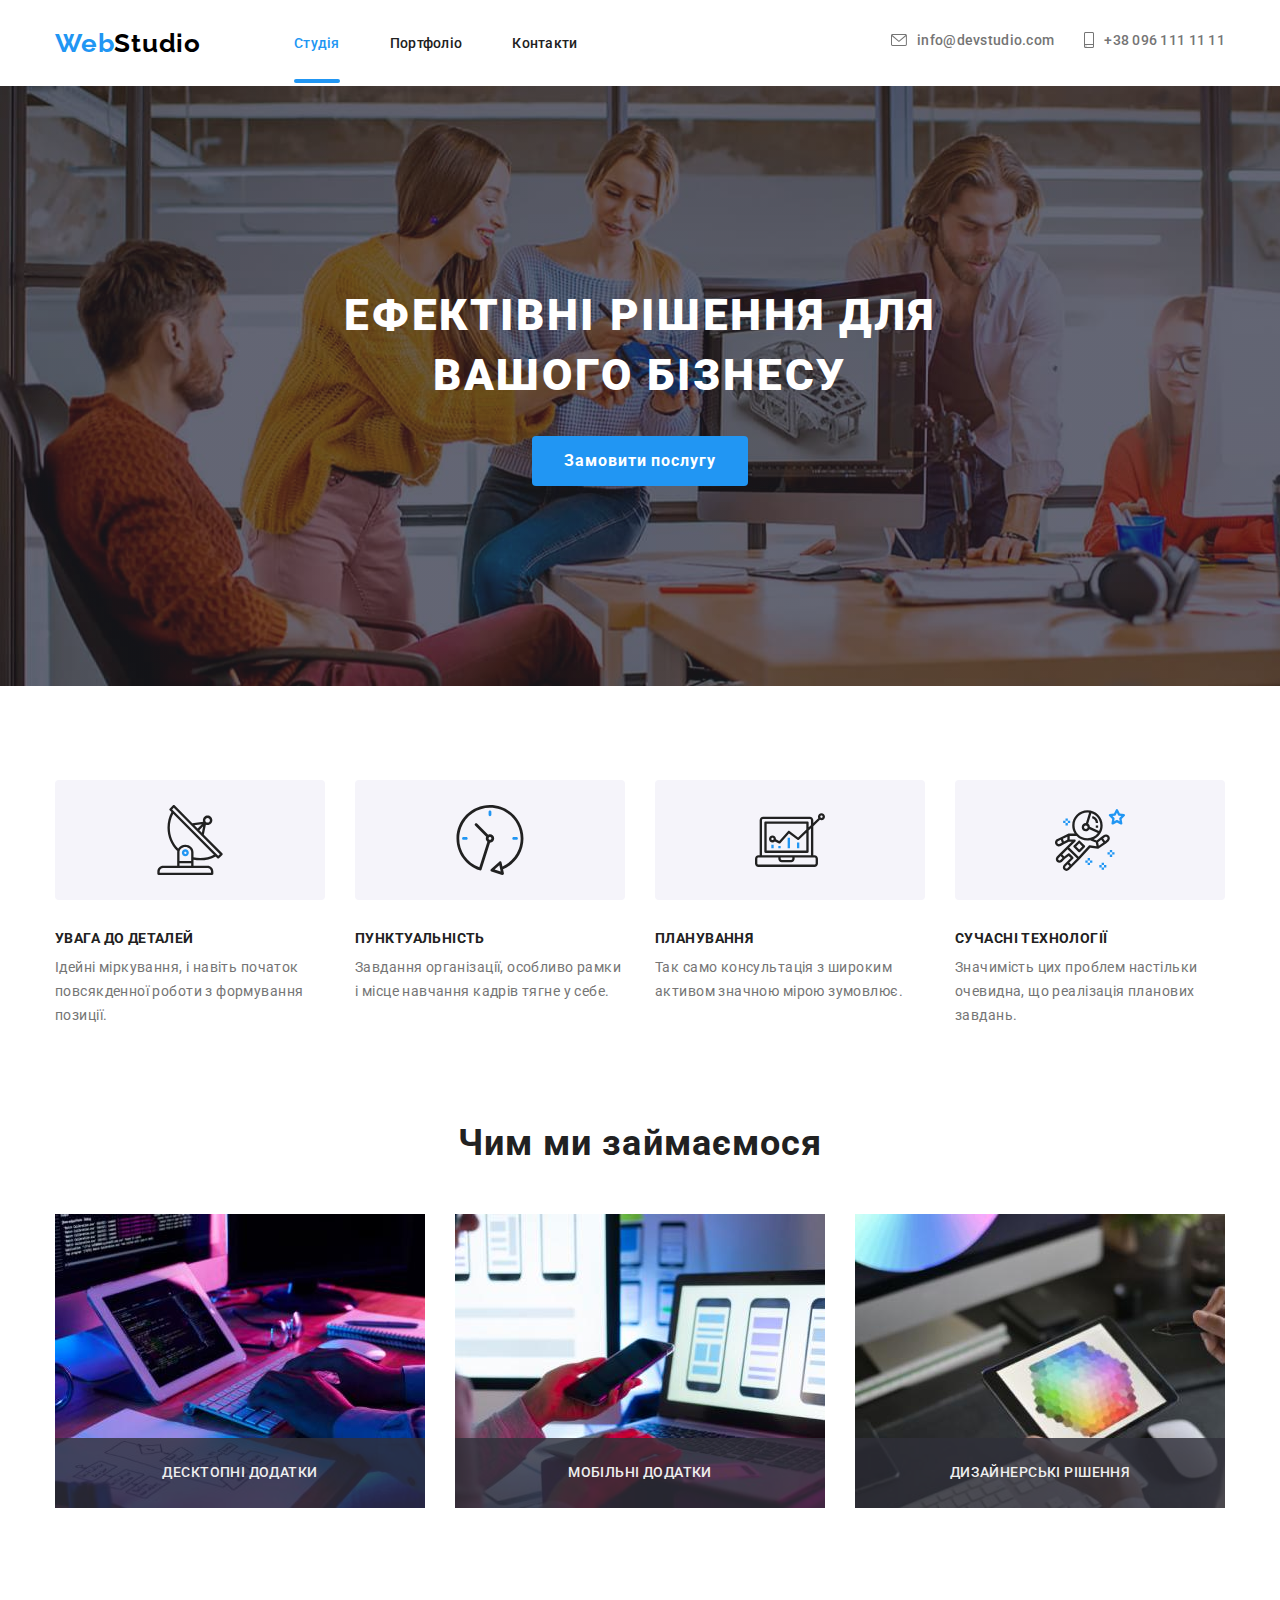
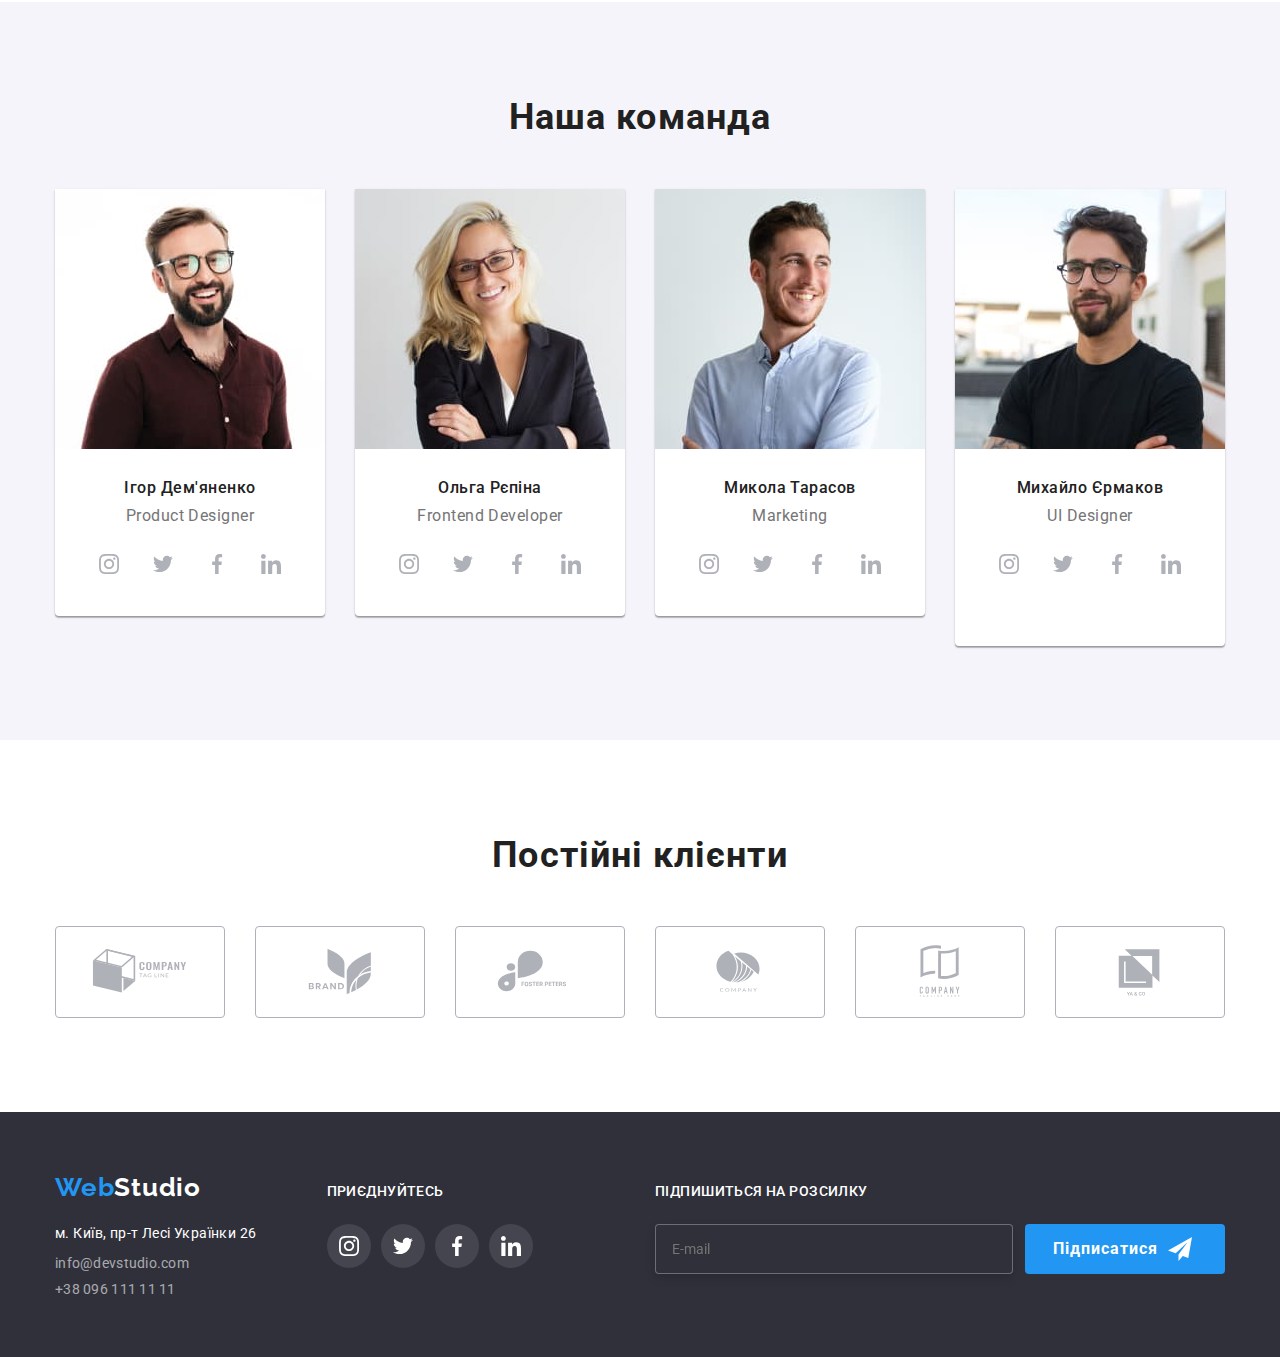
==== commit 545cdc85: "Готовий" ====
--- a/index.html
+++ b/index.html
@@ -1,738 +1,743 @@
 <!DOCTYPE html>
 <html lang="uk">
+  <head>
+    <meta charset="UTF-8">
+    <meta http-equiv="X-UA-Compatible" content="IE=edge">
+    <meta name="viewport" content="width=device-width, initial-scale=1.0">
+    <link rel="preconnect" href="https://fonts.googleapis.com">
+    <link rel="preconnect" href="https://fonts.gstatic.com" crossorigin>
+    <link
+      href="https://fonts.googleapis.com/css2?family=Raleway:wght@700&family=Roboto:wght@400;500;700;900&display=swap"
+      rel="stylesheet"
+    >
+    <link
+      rel="stylesheet"
+      href="https://cdnjs.cloudflare.com/ajax/libs/modern-normalize/1.1.0/modern-normalize.min.css"
+    >
+    <link rel="stylesheet" href="./css/styles.css">
+    <link rel="stylesheet" href="./css/main.min.css">
+    <title>WebStudio</title>
+  </head>
 
-<head>
-  <meta charset="UTF-8">
-  <meta http-equiv="X-UA-Compatible"
-        content="IE=edge">
-  <meta name="viewport"
-        content="width=device-width, initial-scale=1.0">
-  <link rel="preconnect"
-        href="https://fonts.googleapis.com">
-  <link rel="preconnect"
-        href="https://fonts.gstatic.com"
-        crossorigin>
-  <link href="https://fonts.googleapis.com/css2?family=Raleway:wght@700&family=Roboto:wght@400;500;700;900&display=swap"
-        rel="stylesheet">
-  <link rel="stylesheet"
-        href="https://cdnjs.cloudflare.com/ajax/libs/modern-normalize/1.1.0/modern-normalize.min.css">
-  <link rel="stylesheet"
-        href="./css/styles.css">
-  <link rel="stylesheet"
-        href="./css/main.min.css">
-  <title>WebStudio</title>
-</head>
-
-<body>
-  <!--page header-->
-  <header class="header">
-    <div class="container ">
-      <div class="nav one">
-        <nav class="nav__block">
-          <a href="/"
-             class="logo">
-            <span class="logo__link">Web</span>Studio
-          </a>
-          <button type="button"
-                  class="nav__button is-open"
-                  aria-expanded="false"
-                  aria-controls="nav__container"
-                  data-menu-button>
-            <svg class="nav__icon"
-                 width="40px"
-                 height="40px"
-                 aria-label="Перемикач мобільного меню">
-              <use class="nav__close"
-                   href="./images/symbol-defs.svg#icon-close-black"></use>
-              <use class="nav__menu"
-                   href="./images/symbol-defs.svg#icon-menu"></use>
-            </svg>
+  <body>
+    <!--page header-->
+    <header class="header">
+      <div class="container">
+        <div class="nav one">
+          <nav class="nav__block">
+            <a href="./index.html" class="logo">
+              <span class="logo__link">Web</span>Studio
+            </a>
+            <button
+              type="button"
+              class="nav__button is-open"
+              aria-expanded="false"
+              aria-controls="nav__container"
+              data-menu-button
+            >
+              <svg
+                class="nav__icon"
+                width="40px"
+                height="40px"
+                aria-label="Перемикач мобільного меню">
+                <use
+                  class="nav__close"
+                  href="./images/symbol-defs.svg#icon-close-black">
+                </use>
+                <use
+                  class="nav__menu"
+                  href="./images/symbol-defs.svg#icon-menu">
+                </use>
+              </svg>
+            </button>
+            <div class="nav__container" id="nav__container" data-menu>
+              <ul class="nav__pages">
+                <li class="nav__item current">
+                  <a href="/" class="nav__link current"> Студія </a>
+                </li>
+                <li class="nav__item">
+                  <a href="./portfolio.html" class="nav__link"> Портфоліо </a>
+                </li>
+                <li class="nav__item">
+                  <a href="/" class="nav__link"> Контакти </a>
+                </li>
+              </ul>
+              <div class="nav__connection">
+                <a class="nav__connection--link" href="tel:+380961111111">
+                  +38 096 111 11 11
+                </a>
+                <a
+                  class="nav__connection--link"
+                  href="mailto://info@devstudio.com"
+                >
+                  info@devstudio.com
+                </a>
+              </div>
+              <ul class="connection">
+                <li class="connection__item">
+                  <a
+                    class="connection__link"
+                    href="mailto://info@devstudio.com"
+                  >
+                    <svg class="connection__icon" width="16px" height="12px">
+                      <use href="./images/symbol-defs.svg#icon-envelope"></use>
+                    </svg>
+                    info@devstudio.com
+                  </a>
+                </li>
+                <li class="connection__item">
+                  <a class="connection__link" href="tel:+380961111111">
+                    <svg class="connection__icon" width="10px" height="16px">
+                      <use
+                        href="./images/symbol-defs.svg#icon-smartphone"
+                      ></use>
+                    </svg>
+                    +38 096 111 11 11
+                  </a>
+                </li>
+              </ul>
+              <div class="nav__messenger">
+                <a href="" class="nav__messenger--link"> Instagram </a>
+                <a href="" class="nav__messenger--link"> Twitter </a>
+                <a href="" class="nav__messenger--link"> Facebook </a>
+                <a href="" class="nav__messenger--link"> Linkedin </a>
+              </div>
+            </div>
+          </nav>
+        </div>
+      </div>
+    </header>
+    <main>
+      <!--services-->
+      <section class="hero">
+        <div class="container">
+          <h1 class="hero__services">
+            ЕФЕКТІВНІ РІШЕННЯ ДЛЯ <br>
+            ВАШОГО БІЗНЕСУ
+          </h1>
+          <button type="button" class="hero__button" data-modal-open>
+            Замовити послугу
           </button>
-          <div class="nav__container"
-               id="nav__container"
-               data-menu>
-            <ul class="nav__pages">
-              <li class="nav__item current">
-                <a href="/"
-                   class="nav__link current"> Студія
+        </div>
+      </section>
+      <!--features-->
+      <section class="features">
+        <div class="container">
+          <h2 class="hide">Наші особливості</h2>
+          <ul class="features__list">
+            <li class="features__item">
+              <div class="features__link">
+                <svg class="features__icon">
+                  <use href="./images/symbol-defs.svg#icon-antenna"></use>
+                </svg>
+              </div>
+              <div>
+                <h3 class="features__caption">УВАГА ДО ДЕТАЛЕЙ</h3>
+                <p class="features__text">
+                  Ідейні міркування, і навіть початок повсякденної роботи з
+                  формування позиції.
+                </p>
+              </div>
+            </li>
+            <li class="features__item">
+              <div class="features__link">
+                <svg class="features__icon">
+                  <use href="./images/symbol-defs.svg#icon-clock"></use>
+                </svg>
+              </div>
+              <div>
+                <h3 class="features__caption">ПУНКТУАЛЬНІСТЬ</h3>
+                <p class="features__text">
+                  Завдання організації, особливо рамки і місце навчання кадрів
+                  тягне у себе.
+                </p>
+              </div>
+            </li>
+            <li class="features__item">
+              <div class="features__link">
+                <svg class="features__icon">
+                  <use href="./images/symbol-defs.svg#icon-diagram"></use>
+                </svg>
+              </div>
+              <div>
+                <h3 class="features__caption">ПЛАНУВАННЯ</h3>
+                <p class="features__text">
+                  Так само консультація з широким активом значною мірою
+                  зумовлює.
+                </p>
+              </div>
+            </li>
+            <li class="features__item">
+              <div class="features__link">
+                <svg class="features__icon">
+                  <use href="./images/symbol-defs.svg#icon-astronaut"></use>
+                </svg>
+              </div>
+              <div>
+                <h3 class="features__caption">СУЧАСНІ ТЕХНОЛОГІЇ</h3>
+                <p class="features__text">
+                  Значимість цих проблем настільки очевидна, що реалізація
+                  планових завдань.
+                </p>
+              </div>
+            </li>
+          </ul>
+        </div>
+      </section>
+      <!--products-->
+      <section class="products">
+        <div class="container">
+          <h2 class="products__title">Чим ми займаємося</h2>
+          <ul class="products__list">
+            <li class="products__images">
+              <picture>
+                <img
+                  srcset="
+                    images/products2/img1.jpg    1x,
+                    images/products2/img1_2x.jpg 2x
+                  "
+                  src="images/products2/img1.jpg"
+                  alt="image"
+                  loading="lazy"
+                >
+              </picture>
+              <p class="products__caption">ДЕСКТОПНІ ДОДАТКИ</p>
+            </li>
+            <li class="products__images">
+              <picture>
+                <img
+                  srcset="
+                    images/products2/img2.jpg    1x,
+                    images/products2/img2_2x.jpg 2x
+                  "
+                  src="images/products2/img2.jpg"
+                  alt="image"
+                  loading="lazy"
+                >
+              </picture>
+              <p class="products__caption">МОБІЛЬНІ ДОДАТКИ</p>
+            </li>
+            <li class="products__images">
+              <picture>
+                <img
+                  srcset="
+                    images/products2/img3.jpg    1x,
+                    images/products2/img3_2x.jpg 2x
+                  "
+                  src="images/products2/img3.jpg"
+                  alt="image"
+                  loading="lazy"
+                >
+              </picture>
+              <p class="products__caption">ДИЗАЙНЕРСЬКІ РІШЕННЯ</p>
+            </li>
+          </ul>
+        </div>
+      </section>
+      <!--command-->
+      <section class="command">
+        <div class="container">
+          <h2 class="command__title">Наша команда</h2>
+          <ul class="command__list">
+            <li class="command__item">
+              <picture>
+                <source
+                  media="(min-width: 1200px)"
+                  srcset="
+                    images/use/user_1_1200.jpg    1x,
+                    images/use/user_1_1200_2x.jpg 2x"
+                  >
+                <source
+                  media="(min-width: 768px)"
+                  srcset="
+                    images/use/user_1_768.jpg    1x,
+                    images/use/user_1_768_2x.jpg 2x"
+                  >
+                <img
+                  srcset="
+                    images/use/user_1_480.jpg    1x,
+                    images/use/user_1_480_2x.jpg 2x"
+                  src="images/use/user_1_480.jpg"
+                  alt="image"
+                >
+              </picture>
+              <div class="command__name">
+                <h3 class="command__user">Ігор Дем'яненко</h3>
+                <p lang="en" class="command__specialty">Product Designer</p>
+                <!-- messenger -->
+                <ul class="messenger">
+                  <li class="messenger__item">
+                    <a href="" class="messenger__link">
+                      <svg class="messenger__icon">
+                        <use
+                          href="./images/symbol-defs.svg#icon-instagram">
+                        </use>
+                      </svg>
+                    </a>
+                  </li>
+                  <li class="messenger__item">
+                    <a href="" class="messenger__link">
+                      <svg class="messenger__icon">
+                        <use 
+                          href="./images/symbol-defs.svg#icon-twitter"> 
+                        </use>
+                      </svg>
+                    </a>
+                  </li>
+                  <li class="messenger__item">
+                    <a href="" class="messenger__link">
+                      <svg class="messenger__icon">
+                        <use
+                          href="./images/symbol-defs.svg#icon-facebook">
+                        </use>
+                      </svg>
+                    </a>
+                  </li>
+                  <li class="messenger__item">
+                    <a href="" class="messenger__link">
+                      <svg class="messenger__icon">
+                        <use
+                          href="./images/symbol-defs.svg#icon-linkedin">
+                        </use>
+                      </svg>
+                    </a>
+                  </li>
+                </ul>
+              </div>
+            </li>
+            <li class="command__item">
+              <picture>
+                <source
+                  media="(min-width: 1200px)"
+                  srcset="
+                    images/use/user_2_1200.jpg    1x,
+                    images/use/user_2_1200_2x.jpg 2x"
+                  >
+                <source
+                  media="(min-width: 768px)"
+                  srcset="
+                    images/use/user_2_768.jpg    1x,
+                    images/use/user_2_768_2x.jpg 2x"
+                  >
+                <img
+                  srcset="
+                    images/use/user_2_480.jpg    1x,
+                    images/use/user_2_480_2x.jpg 2x"
+                  src="images/use/user_2_480.jpg"
+                  alt="image"
+                  >
+              </picture>
+              <div class="command__name">
+                <h3 class="command__user">Ольга Рєпіна</h3>
+                <p lang="en" class="command__specialty">Frontend Developer</p>
+                <!-- messenger -->
+                <ul class="messenger">
+                  <li class="messenger__item">
+                    <a href="" class="messenger__link">
+                      <svg class="messenger__icon">
+                        <use
+                          href="./images/symbol-defs.svg#icon-instagram">
+                        </use>
+                      </svg>
+                    </a>
+                  </li>
+                  <li class="messenger__item">
+                    <a href="" class="messenger__link">
+                      <svg class="messenger__icon">
+                        <use 
+                          href="./images/symbol-defs.svg#icon-twitter">
+                        </use>
+                      </svg>
+                    </a>
+                  </li>
+                  <li class="messenger__item">
+                    <a href="" class="messenger__link">
+                      <svg class="messenger__icon">
+                        <use
+                          href="./images/symbol-defs.svg#icon-facebook">
+                        </use>
+                      </svg>
+                    </a>
+                  </li>
+                  <li class="messenger__item">
+                    <a href="" class="messenger__link">
+                      <svg class="messenger__icon">
+                        <use
+                          href="./images/symbol-defs.svg#icon-linkedin">
+                        </use>
+                      </svg>
+                    </a>
+                  </li>
+                </ul>
+              </div>
+            </li>
+            <li class="command__item">
+              <picture>
+                <source
+                  media="(min-width: 1200px)"
+                  srcset="
+                    images/use/user_3_1200.jpg    1x,
+                    images/use/user_3_1200_2x.jpg 2x"
+                  >
+                <source
+                  media="(min-width: 768px)"
+                  srcset="
+                    images/use/user_3_768.jpg    1x,
+                    images/use/user_3_768_2x.jpg 2x"
+                  >
+                <img
+                  srcset="
+                    images/use/user_3_480.jpg    1x,
+                    images/use/user_3_480_2x.jpg 2x"
+                  src="images/use/user_3_480.jpg"
+                  alt="image"
+                  >
+              </picture>
+              <div class="command__name">
+                <h3 class="command__user">Микола Тарасов</h3>
+                <p lang="en" class="command__specialty">Marketing</p>
+                <!-- messenger -->
+                <ul class="messenger">
+                  <li class="messenger__item">
+                    <a href="" class="messenger__link">
+                      <svg class="messenger__icon">
+                        <use
+                          href="./images/symbol-defs.svg#icon-instagram">
+                        </use>
+                      </svg>
+                    </a>
+                  </li>
+                  <li class="messenger__item">
+                    <a href="" class="messenger__link">
+                      <svg class="messenger__icon">
+                        <use 
+                          href="./images/symbol-defs.svg#icon-twitter">
+                        </use>
+                      </svg>
+                    </a>
+                  </li>
+                  <li class="messenger__item">
+                    <a href="" class="messenger__link">
+                      <svg class="messenger__icon">
+                        <use
+                          href="./images/symbol-defs.svg#icon-facebook">
+                        </use>
+                      </svg>
+                    </a>
+                  </li>
+                  <li class="messenger__item">
+                    <a href="" class="messenger__link">
+                      <svg class="messenger__icon">
+                        <use
+                          href="./images/symbol-defs.svg#icon-linkedin">
+                        </use>
+                      </svg>
+                    </a>
+                  </li>
+                </ul>
+              </div>
+            </li>
+            <li class="command__item">
+              <picture>
+                <source
+                  media="(min-width: 1200px)"
+                  srcset="
+                    images/use/user_4_1200.jpg    1x,
+                    images/use/user_4_1200_2x.jpg 2x"
+                >
+                <source
+                  media="(min-width: 768px)"
+                  srcset="
+                    images/use/user_4_768.jpg    1x,
+                    images/use/user_4_768_2x.jpg 2x"
+                >
+                <img
+                  srcset="
+                    images/use/user_4_480.jpg    1x,
+                    images/use/user_4_480_2x.jpg 2x"
+                  src="images/use/user_4_480.jpg"
+                  alt="image"
+                >
+              </picture>
+              <div class="command__name">
+                <h3 class="command__user">Михайло Єрмаков</h3>
+                <p lang="en" class="command__specialty">UI Designer</p>
+                <!-- messenger -->
+                <ul class="messenger">
+                  <li class="messenger__item">
+                    <a href="" class="messenger__link">
+                      <svg class="messenger__icon">
+                        <use
+                          href="./images/symbol-defs.svg#icon-instagram">
+                        </use>
+                      </svg>
+                    </a>
+                  </li>
+                  <li class="messenger__item">
+                    <a href="" class="messenger__link">
+                      <svg class="messenger__icon">
+                        <use 
+                          href="./images/symbol-defs.svg#icon-twitter">
+                        </use>
+                      </svg>
+                    </a>
+                  </li>
+                  <li class="messenger__item">
+                    <a href="" class="messenger__link">
+                      <svg class="messenger__icon">
+                        <use
+                          href="./images/symbol-defs.svg#icon-facebook">
+                        </use>
+                      </svg>
+                    </a>
+                  </li>
+                  <li class="messenger__item">
+                    <a href="" class="messenger__link">
+                      <svg class="messenger__icon">
+                        <use
+                          href="./images/symbol-defs.svg#icon-linkedin">
+                        </use>
+                      </svg>
+                    </a>
+                  </li>
+                </ul>
+              </div>
+            </li>
+          </ul>
+        </div>
+      </section>
+      <!-- customers -->
+      <section class="customers">
+        <div class="container">
+          <h2 class="customers__title">Постійні клієнти</h2>
+          <ul class="customers__list">
+            <li class="customers__item">
+              <a href="" class="customers__link">
+                <svg class="customers__icon">
+                  <use 
+                    href="./images/symbol-defs.svg#icon-Logo">
+                  </use>
+                </svg>
+              </a>
+            </li>
+            <li class="customers__item">
+              <a href="" class="customers__link">
+                <svg class="customers__icon">
+                  <use 
+                    href="./images/symbol-defs.svg#icon-Logo-1">
+                  </use>
+                </svg>
+              </a>
+            </li>
+            <li class="customers__item">
+              <a href="" class="customers__link">
+                <svg class="customers__icon">
+                  <use 
+                    href="./images/symbol-defs.svg#icon-Logo-2">
+                  </use>
+                </svg>
+              </a>
+            </li>
+            <li class="customers__item">
+              <a href="" class="customers__link">
+                <svg class="customers__icon">
+                  <use 
+                    href="./images/symbol-defs.svg#icon-Logo-3">
+                  </use>
+                </svg>
+              </a>
+            </li>
+            <li class="customers__item">
+              <a href="" class="customers__link">
+                <svg class="customers__icon">
+                  <use 
+                    href="./images/symbol-defs.svg#icon-Logo-4">
+                  </use>
+                </svg>
+              </a>
+            </li>
+            <li class="customers__item">
+              <a href="" class="customers__link">
+                <svg class="customers__icon">
+                  <use 
+                    href="./images/symbol-defs.svg#icon-Logo-5">
+                  </use>
+                </svg>
+              </a>
+            </li>
+          </ul>
+        </div>
+      </section>
+    </main>
+    <!--footer-->
+    <footer class="footer">
+      <div class="container">
+        <div class="footer__block">
+          <div class="footer__logo">
+            <a href="/" class="logo">
+              <span class="logo__link">Web</span
+              ><span class="logo__text">Studio </span>
+            </a>
+            <address class="address">
+              <p class="address__text">м. Київ, пр-т Лесі Українки 26</p>
+              <ul class="connection connection--inverse">
+                <li class="connection__item connection__item--inverse">
+                  <a
+                    class="connection__link connection__link--inverse"
+                    href="mailto://info@devstudio.com">
+                    info@devstudio.com
+                  </a>
+                </li>
+                <li class="connection__item connection__item--inverse">
+                  <a
+                    class="connection__link connection__link--inverse"
+                    href="tel:+380961111111">
+                    +38 096 111 11 11
+                  </a>
+                </li>
+              </ul>
+            </address>
+          </div>
+          <div class="footer__messenger">
+            <p class="footer__text">ПРИЄДНУЙТЕСЬ</p>
+            <!-- messenger -->
+            <ul class="messenger messenger--inverse">
+              <li class="messenger__item">
+                <a href="" class="messenger__link messenger__link--inverse">
+                  <svg class="messenger__icon messenger__icon--inverse">
+                    <use 
+                      href="./images/symbol-defs.svg#icon-instagram">
+                    </use>
+                  </svg>
                 </a>
               </li>
-              <li class="nav__item">
-                <a href="./portfolio.html"
-                   class="nav__link"> Портфоліо
+              <li class="messenger__item">
+                <a href="" class="messenger__link messenger__link--inverse">
+                  <svg class="messenger__icon messenger__icon--inverse">
+                    <use 
+                      href="./images/symbol-defs.svg#icon-twitter">
+                    </use>
+                  </svg>
                 </a>
               </li>
-              <li class="nav__item">
-                <a href="/"
-                   class="nav__link"> Контакти
+              <li class="messenger__item">
+                <a href="" class="messenger__link messenger__link--inverse">
+                  <svg class="messenger__icon messenger__icon--inverse">
+                    <use 
+                      href="./images/symbol-defs.svg#icon-facebook">
+                    </use>
+                  </svg>
+                </a>
+              </li>
+              <li class="messenger__item">
+                <a href="" class="messenger__link messenger__link--inverse">
+                  <svg class="messenger__icon messenger__icon--inverse">
+                    <use 
+                      href="./images/symbol-defs.svg#icon-linkedin">
+                    </use>
+                  </svg>
                 </a>
               </li>
             </ul>
-            <div class="nav__connection">
-              <a class="nav__connection--link"
-                 href="tel:+380961111111">
-                +38 096 111 11 11
-              </a>
-              <a class="nav__connection--link"
-                 href="mailto://info@devstudio.com">
-                info@devstudio.com
-              </a>
-            </div>
-            <ul class="connection">
-              <li class="connection__item">
-                <a class="connection__link"
-                   href="mailto://info@devstudio.com">
-                  <svg class="connection__icon"
-                       width="16px"
-                       height="12px">
-                    <use href="./images/symbol-defs.svg#icon-envelope"></use>
-                  </svg>
-                  info@devstudio.com
-                </a>
-              </li>
-              <li class="connection__item">
-                <a class="connection__link"
-                   href="tel:+380961111111">
-                  <svg class="connection__icon"
-                       width="10px"
-                       height="16px">
-                    <use href="./images/symbol-defs.svg#icon-smartphone"></use>
-                  </svg>
-                  +38 096 111 11 11
-                </a>
-              </li>
-            </ul>
-            <div class="nav__messenger">
-              <a href=""
-                 class="nav__messenger--link">
-                Instagram
-              </a>
-              <a href=""
-                 class="nav__messenger--link">
-                Twitter
-              </a>
-              <a href=""
-                 class="nav__messenger--link">
-                Facebook
-              </a>
-              <a href=""
-                 class="nav__messenger--link">
-                Linkedin
-              </a>
-            </div>
           </div>
-        </nav>
+          <div class="footer__email">
+            <p class="footer__text">ПІДПИШИТЬСЯ НА РОЗСИЛКУ</p>
+            <form action="form" class="email__item">
+              <div class="email__form">
+                <label 
+                  for="email">
+                </label>
+                <input
+                  type="email"
+                  name="mail"
+                  id="email"
+                  placeholder="E-mail"
+                >
+              </div>
+              <button type="submit" class="email__button">
+                Підписатися
+                <svg class="email__icon">
+                  <use 
+                    href="./images/symbol-defs.svg#icon-icon-send">
+                  </use>
+                </svg>
+              </button>
+            </form>
+          </div>
+        </div>
+      </div>
+    </footer>
+
+    <div class="backdrop is-hidden" data-modal>
+      <div class="modal">
+        <form action="form" class="form">
+          <p class="form__title">Залиште свої дані, ми вам передзвонимо</p>
+          <div class="form__block">
+            <label for="name" class="form__text">Ім'я</label>
+            <input type="text" name="name" id="name" autofocus >
+            <svg class="form__icon">
+              <use 
+                href="./images/symbol-defs.svg#icon-person-black">
+              </use>
+            </svg>
+          </div>
+          <div class="form__block">
+            <label for="tel" class="form__text">Телефон</label>
+            <input type="tel" name="tel" id="tel">
+            <svg class="form__icon">
+              <use 
+                href="./images/symbol-defs.svg#icon-phone-black">
+              </use>
+            </svg>
+          </div>
+          <div class="form__block">
+            <label for="mail" class="form__text">Пошта</label>
+            <input type="email" name="mail" id="mail">
+            <svg class="form__icon">
+              <use 
+                href="./images/symbol-defs.svg#icon-email-black">
+              </use>
+            </svg>
+          </div>
+          <div class="form__block">
+            <label for="comment" class="form__text">Коментар</label>
+            <textarea
+              class="form__comment"
+              name="comment"
+              id="comment"
+              placeholder="Введіть текст"></textarea>
+          </div>
+          <div class="checkbox">
+            <label for="checkbox" class="checkbox__label">
+              <input
+                class="checkbox__input"
+                type="checkbox"
+                name="checkbox"
+                id="checkbox"
+              >
+              <svg class="checkbox__icon">
+                <use 
+                  href="./images/symbol-defs.svg#icon-icon-check">
+                </use>
+              </svg>
+              Погоджуюся з розсилкою та приймаю
+              <a href="" class="checkbox__text"> Умови договору </a>
+            </label>
+          </div>
+          <button type="submit" class="form__button">Відправити</button>
+        </form>
+
+        <button class="modal__button" data-modal-close>
+          <svg class="modal__link">
+            <use 
+              href="./images/symbol-defs.svg#icon-close-black">
+            </use>
+          </svg>
+        </button>
       </div>
     </div>
-  </header>
-  <main>
-    <!--services-->
-    <section class="hero">
-      <div class="container">
-        <h1 class="hero__services">
-          ЕФЕКТІВНІ РІШЕННЯ ДЛЯ <br>
-          ВАШОГО БІЗНЕСУ
-        </h1>
-        <button type="button"
-                class="hero__button "
-                data-modal-open>
-          Замовити послугу
-        </button>
-      </div>
-    </section>
-    <!--features-->
-    <section class="features">
-      <div class="container">
-        <h2 class="hide">Наші особливості</h2>
-        <ul class="features__list">
-          <li class="features__item">
-            <div class="features__link">
-              <svg class="features__icon">
-                <use href="./images/symbol-defs.svg#icon-antenna"></use>
-              </svg>
-            </div>
-            <div>
-              <h3 class="features__caption">УВАГА ДО ДЕТАЛЕЙ</h3>
-              <p class="features__text">
-                Ідейні міркування, і навіть початок повсякденної роботи з
-                формування позиції.
-              </p>
-            </div>
-          </li>
-          <li class="features__item">
-            <div class="features__link">
-              <svg class="features__icon">
-                <use href="./images/symbol-defs.svg#icon-clock"></use>
-              </svg>
-            </div>
-            <div>
-              <h3 class="features__caption">ПУНКТУАЛЬНІСТЬ</h3>
-              <p class="features__text">
-                Завдання організації, особливо рамки і місце навчання кадрів
-                тягне у себе.
-              </p>
-            </div>
-          </li>
-          <li class="features__item">
-            <div class="features__link">
-              <svg class="features__icon">
-                <use href="./images/symbol-defs.svg#icon-diagram"></use>
-              </svg>
-            </div>
-            <div>
-              <h3 class="features__caption">ПЛАНУВАННЯ</h3>
-              <p class="features__text">
-                Так само консультація з широким активом значною мірою зумовлює.
-              </p>
-            </div>
-          </li>
-          <li class="features__item">
-            <div class="features__link">
-              <svg class="features__icon">
-                <use href="./images/symbol-defs.svg#icon-astronaut"></use>
-              </svg>
-            </div>
-            <div>
-              <h3 class="features__caption">СУЧАСНІ ТЕХНОЛОГІЇ</h3>
-              <p class="features__text">
-                Значимість цих проблем настільки очевидна, що реалізація
-                планових завдань.
-              </p>
-            </div>
-          </li>
-        </ul>
-      </div>
-    </section>
-    <!--products-->
-    <section class="products">
-      <div class="container">
-        <h2 class="products__title">Чим ми займаємося</h2>
-        <ul class="products__list">
-          <li class="products__images">
-            <picture>
-              <img srcset="images/products2/img1.jpg 1x,
-              images/products2/img1_2x.jpg 2x"
-                   src="images/products2/img1.jpg"
-                   alt="image"
-                   loading="lazy">
-            </picture>
-            <p class="products__caption">
-              ДЕСКТОПНІ ДОДАТКИ
-            </p>
-          </li>
-          <li class="products__images">
-            <picture>
-              <img srcset="images/products2/img2.jpg 1x,
-              images/products2/img2_2x.jpg 2x"
-                   src="images/products2/img2.jpg"
-                   alt="image"
-                   loading="lazy">
-            </picture>
-            <p class="products__caption">
-              МОБІЛЬНІ ДОДАТКИ
-            </p>
-          </li>
-          <li class="products__images">
-            <picture>
-              <img srcset="images/products2/img3.jpg 1x,
-              images/products2/img3_2x.jpg 2x"
-                   src="images/products2/img3.jpg"
-                   alt="image"
-                   loading="lazy">
-            </picture>
-            <p class="products__caption">
-              ДИЗАЙНЕРСЬКІ РІШЕННЯ
-            </p>
-          </li>
-        </ul>
-      </div>
-    </section>
-    <!--command-->
-    <section class="command">
-      <div class="container">
-        <h2 class="command__title">Наша команда</h2>
-        <ul class="command__list">
-          <li class="command__item">
-            <picture>
-              <source media="(min-width: 1200px)"
-                      srcset="images/use/user_1_1200.jpg 1x,
-              images/use/user_1_1200_2x.jpg 2x">
-              <source media="(min-width: 768px)"
-                      srcset="images/use/user_1_768.jpg 1x,
-              images/use/user_1_768_2x.jpg 2x">
-              <img srcset="images/use/user_1_480.jpg 1x,
-              images/use/user_1_480_2x.jpg 2x"
-                   src="images/use/user_1_480.jpg"
-                   alt="image">
-            </picture>
-            <div class="command__name">
-              <h3 class="command__user">Ігор Дем'яненко</h3>
-              <p lang="en"
-                 class="command__specialty">Product Designer</p>
-              <!-- messenger -->
-              <ul class="messenger">
-                <li class="messenger__item">
-                  <a href=""
-                     class="messenger__link">
-                    <svg class="messenger__icon">
-                      <use href="./images/symbol-defs.svg#icon-instagram">
-                      </use>
-                    </svg>
-                  </a>
-                </li>
-                <li class="messenger__item">
-                  <a href=""
-                     class="messenger__link">
-                    <svg class="messenger__icon">
-                      <use href="./images/symbol-defs.svg#icon-twitter">
-                      </use>
-                    </svg>
-                  </a>
-                </li>
-                <li class="messenger__item">
-                  <a href=""
-                     class="messenger__link">
-                    <svg class="messenger__icon">
-                      <use href="./images/symbol-defs.svg#icon-facebook">
-                      </use>
-                    </svg>
-                  </a>
-                </li>
-                <li class="messenger__item">
-                  <a href=""
-                     class="messenger__link">
-                    <svg class="messenger__icon">
-                      <use href="./images/symbol-defs.svg#icon-linkedin">
-                      </use>
-                    </svg>
-                  </a>
-                </li>
-              </ul>
-            </div>
-          </li>
-          <li class="command__item">
-            <picture>
-              <source media="(min-width: 1200px)"
-                      srcset="images/use/user_2_1200.jpg 1x,
-              images/use/user_2_1200_2x.jpg 2x">
-              <source media="(min-width: 768px)"
-                      srcset="images/use/user_2_768.jpg 1x,
-              images/use/user_2_768_2x.jpg 2x">
-              <img srcset="images/use/user_2_480.jpg 1x,
-              images/use/user_2_480_2x.jpg 2x"
-                   src="images/use/user_2_480.jpg"
-                   alt="image">
-            </picture>
-            <div class="command__name">
-              <h3 class="command__user">Ольга Рєпіна</h3>
-              <p lang="en"
-                 class="command__specialty">Frontend Developer
-              </p>
-              <!-- messenger -->
-              <ul class="messenger">
-                <li class="messenger__item">
-                  <a href=""
-                     class="messenger__link">
-                    <svg class="messenger__icon">
-                      <use href="./images/symbol-defs.svg#icon-instagram">
-                      </use>
-                    </svg>
-                  </a>
-                </li>
-                <li class="messenger__item">
-                  <a href=""
-                     class="messenger__link">
-                    <svg class="messenger__icon">
-                      <use href="./images/symbol-defs.svg#icon-twitter">
-                      </use>
-                    </svg>
-                  </a>
-                </li>
-                <li class="messenger__item">
-                  <a href=""
-                     class="messenger__link">
-                    <svg class="messenger__icon">
-                      <use href="./images/symbol-defs.svg#icon-facebook">
-                      </use>
-                    </svg>
-                  </a>
-                </li>
-                <li class="messenger__item">
-                  <a href=""
-                     class="messenger__link">
-                    <svg class="messenger__icon">
-                      <use href="./images/symbol-defs.svg#icon-linkedin">
-                      </use>
-                    </svg>
-                  </a>
-                </li>
-              </ul>
-            </div>
-          </li>
-          <li class="command__item">
-            <picture>
-              <source media="(min-width: 1200px)"
-                      srcset="images/use/user_3_1200.jpg 1x,
-              images/use/user_3_1200_2x.jpg 2x">
-              <source media="(min-width: 768px)"
-                      srcset="images/use/user_3_768.jpg 1x,
-              images/use/user_3_768_2x.jpg 2x">
-              <img srcset="images/use/user_3_480.jpg 1x,
-              images/use/user_3_480_2x.jpg 2x"
-                   src="images/use/user_3_480.jpg"
-                   alt="image">
-            </picture>
-            <div class="command__name">
-              <h3 class="command__user">Микола Тарасов</h3>
-              <p lang="en"
-                 class="command__specialty">Marketing
-              </p>
-              <!-- messenger -->
-              <ul class="messenger">
-                <li class="messenger__item">
-                  <a href=""
-                     class="messenger__link">
-                    <svg class="messenger__icon">
-                      <use href="./images/symbol-defs.svg#icon-instagram">
-                      </use>
-                    </svg>
-                  </a>
-                </li>
-                <li class="messenger__item">
-                  <a href=""
-                     class="messenger__link">
-                    <svg class="messenger__icon">
-                      <use href="./images/symbol-defs.svg#icon-twitter">
-                      </use>
-                    </svg>
-                  </a>
-                </li>
-                <li class="messenger__item">
-                  <a href=""
-                     class="messenger__link">
-                    <svg class="messenger__icon">
-                      <use href="./images/symbol-defs.svg#icon-facebook">
-                      </use>
-                    </svg>
-                  </a>
-                </li>
-                <li class="messenger__item">
-                  <a href=""
-                     class="messenger__link">
-                    <svg class="messenger__icon">
-                      <use href="./images/symbol-defs.svg#icon-linkedin">
-                      </use>
-                    </svg>
-                  </a>
-                </li>
-              </ul>
-            </div>
-          </li>
-          <li class="command__item">
-            <picture>
-              <source media="(min-width: 1200px)"
-                      srcset="images/use/user_4_1200.jpg 1x,
-              images/use/user_4_1200_2x.jpg 2x">
-              <source media="(min-width: 768px)"
-                      srcset="images/use/user_4_768.jpg 1x,
-              images/use/user_4_768_2x.jpg 2x">
-              <img srcset="images/use/user_4_480.jpg 1x,
-              images/use/user_4_480_2x.jpg 2x"
-                   src="images/use/user_4_480.jpg"
-                   alt="image">
-            </picture>
-            <div class="command__name">
-              <h3 class="command__user">Михайло Єрмаков</h3>
-              <p lang="en"
-                 class="command__specialty">UI Designer
-              </p>
-              <!-- messenger -->
-              <ul class="messenger">
-                <li class="messenger__item">
-                  <a href=""
-                     class="messenger__link">
-                    <svg class="messenger__icon">
-                      <use href="./images/symbol-defs.svg#icon-instagram">
-                      </use>
-                    </svg>
-                  </a>
-                </li>
-                <li class="messenger__item">
-                  <a href=""
-                     class="messenger__link">
-                    <svg class="messenger__icon">
-                      <use href="./images/symbol-defs.svg#icon-twitter">
-                      </use>
-                    </svg>
-                  </a>
-                </li>
-                <li class="messenger__item">
-                  <a href=""
-                     class="messenger__link">
-                    <svg class="messenger__icon">
-                      <use href="./images/symbol-defs.svg#icon-facebook">
-                      </use>
-                    </svg>
-                  </a>
-                </li>
-                <li class="messenger__item">
-                  <a href=""
-                     class="messenger__link">
-                    <svg class="messenger__icon">
-                      <use href="./images/symbol-defs.svg#icon-linkedin">
-                      </use>
-                    </svg>
-                  </a>
-                </li>
-              </ul>
-            </div>
-          </li>
-        </ul>
-      </div>
-    </section>
-    <!-- customers -->
-    <section class="customers">
-      <div class="container">
-        <h2 class="customers__title">Постійні клієнти</h2>
-        <ul class="customers__list">
-          <li class="customers__item">
-            <a href=""
-               class="customers__link">
-              <svg class="customers__icon">
-                <use href="./images/symbol-defs.svg#icon-Logo">
-                </use>
-              </svg>
-            </a>
-          </li>
-          <li class="customers__item">
-            <a href=""
-               class="customers__link">
-              <svg class="customers__icon">
-                <use href="./images/symbol-defs.svg#icon-Logo-1">
-                </use>
-              </svg>
-            </a>
-          </li>
-          <li class="customers__item">
-            <a href=""
-               class="customers__link">
-              <svg class="customers__icon">
-                <use href="./images/symbol-defs.svg#icon-Logo-2">
-                </use>
-              </svg>
-            </a>
-          </li>
-          <li class="customers__item">
-            <a href=""
-               class="customers__link">
-              <svg class="customers__icon">
-                <use href="./images/symbol-defs.svg#icon-Logo-3">
-                </use>
-              </svg>
-            </a>
-          </li>
-          <li class="customers__item">
-            <a href=""
-               class="customers__link">
-              <svg class="customers__icon">
-                <use href="./images/symbol-defs.svg#icon-Logo-4">
-                </use>
-              </svg>
-            </a>
-          </li>
-          <li class="customers__item">
-            <a href=""
-               class="customers__link">
-              <svg class="customers__icon">
-                <use href="./images/symbol-defs.svg#icon-Logo-5">
-                </use>
-              </svg>
-            </a>
-          </li>
-        </ul>
-      </div>
-    </section>
-  </main>
-  <!--footer-->
-  <footer class="footer">
-    <div class="container">
-      <div class="footer__block">
-        <div class="footer__logo">
-          <a href="/"
-             class="logo">
-            <span class="logo__link">Web</span><span class="logo__text">Studio
-            </span>
-          </a>
-          <address class="address">
-            <p class="address__text">м. Київ, пр-т Лесі Українки 26</p>
-            <ul class="connection connection--inverse">
-              <li class="connection__item connection__item--inverse">
-                <a class="connection__link connection__link--inverse"
-                   href="mailto://info@devstudio.com">
-                  info@devstudio.com
-                </a>
-              </li>
-              <li class="connection__item connection__item--inverse">
-                <a class="connection__link connection__link--inverse"
-                   href="tel:+380961111111">
-                  +38 096 111 11 11
-                </a>
-              </li>
-            </ul>
-          </address>
-        </div>
-        <div class="footer__messenger">
-          <p class="footer__text">ПРИЄДНУЙТЕСЬ</p>
-          <!-- messenger -->
-          <ul class="messenger messenger--inverse">
-            <li class="messenger__item">
-              <a href=""
-                 class="messenger__link messenger__link--inverse  ">
-                <svg class="messenger__icon  messenger__icon--inverse">
-                  <use href="./images/symbol-defs.svg#icon-instagram">
-                  </use>
-                </svg>
-              </a>
-            </li>
-            <li class="messenger__item">
-              <a href=""
-                 class="messenger__link messenger__link--inverse  ">
-                <svg class="messenger__icon  messenger__icon--inverse">
-                  <use href="./images/symbol-defs.svg#icon-twitter">
-                  </use>
-                </svg>
-              </a>
-            </li>
-            <li class="messenger__item">
-              <a href=""
-                 class="messenger__link messenger__link--inverse  ">
-                <svg class="messenger__icon  messenger__icon--inverse">
-                  <use href="./images/symbol-defs.svg#icon-facebook">
-                  </use>
-                </svg>
-              </a>
-            </li>
-            <li class="messenger__item">
-              <a href=""
-                 class="messenger__link messenger__link--inverse  ">
-                <svg class="messenger__icon  messenger__icon--inverse">
-                  <use href="./images/symbol-defs.svg#icon-linkedin">
-                  </use>
-                </svg>
-              </a>
-            </li>
-          </ul>
-        </div>
-        <div class="footer__email">
-          <p class="footer__text">ПІДПИШИТЬСЯ НА РОЗСИЛКУ</p>
-          <form action="form"
-                class="email__item">
-            <div class="email__form">
-              <label for="email"></label>
-              <input type="email"
-                     name="mail"
-                     id="email"
-                     placeholder="E-mail">
-            </div>
-            <button type="submit"
-                    class="email__button">
-              Підписатися
-              <svg class="email__icon">
-                <use href="./images/symbol-defs.svg#icon-icon-send">
-                </use>
-              </svg>
-            </button>
-          </form>
-        </div>
-      </div>
-    </div>
-  </footer>
 
-  <div class="backdrop is-hidden"
-       data-modal>
-    <div class="modal">
-      <form action="form"
-            class="form">
-        <p class="form__title">Залиште свої дані, ми вам передзвонимо</p>
-        <div class="form__block">
-          <label for="name"
-                 class="form__text">Ім'я</label>
-          <input type="text"
-                 name="name"
-                 id="name"
-                 autofocus>
-          <svg class="form__icon">
-            <use href="./images/symbol-defs.svg#icon-person-black">
-            </use>
-          </svg>
-        </div>
-        <div class="form__block">
-          <label for="tel"
-                 class="form__text">Телефон</label>
-          <input type="tel"
-                 name="tel"
-                 id="tel">
-          <svg class="form__icon">
-            <use href="./images/symbol-defs.svg#icon-phone-black">
-            </use>
-          </svg>
-        </div>
-        <div class="form__block">
-          <label for="mail"
-                 class="form__text">Пошта</label>
-          <input type="email"
-                 name="mail"
-                 id="mail">
-          <svg class="form__icon">
-            <use href="./images/symbol-defs.svg#icon-email-black">
-            </use>
-          </svg>
-        </div>
-        <div class="form__block">
-          <label for="comment"
-                 class="form__text">Коментар</label>
-          <textarea class="form__comment"
-                    name="comment"
-                    id="comment"
-                    placeholder="Введіть текст">
-                    </textarea>
-        </div>
-        <div class="checkbox">
-          <label for="checkbox"
-                 class="checkbox__label">
-            <input class="checkbox__input"
-                   type="checkbox"
-                   name="checkbox"
-                   id="checkbox">
-            <svg class="checkbox__icon">
-              <use href="./images/symbol-defs.svg#icon-icon-check">
-              </use>
-            </svg>
-            Погоджуюся з розсилкою та приймаю
-            <a href=""
-               class="checkbox__text">
-              Умови договору
-            </a>
-          </label>
-        </div>
-        <button type="submit"
-                class="form__button">Відправити
-        </button>
-      </form>
-
-      <button class="modal__button"
-              data-modal-close>
-        <svg class="modal__link">
-          <use href="./images/symbol-defs.svg#icon-close-black">
-          </use>
-        </svg>
-      </button>
-    </div>
-  </div>
-
-  <script src="./js/modal.js"></script>
-  <script src="./js/mobile-menu.js"></script>
-
-</body>
-
-</html>+    <script src="./js/modal.js"></script>
+    <script src="./js/mobile-menu.js"></script>
+  </body>
+</html>
--- a/css/main.min.css
+++ b/css/main.min.css
@@ -1 +1 @@
-h1,h2,h3,p{margin:0}h2,h3{color:#212121}header{position:relative}.nav{display:flex;align-items:center;border-bottom:1px solid #ececec}.nav.one{border-bottom:0}.nav__pages{text-align:left;margin-bottom:306px}@media screen and (min-width: 768px){.nav__pages{display:flex;padding:0;margin:0;margin-left:88px;gap:50px}}@media screen and (min-width: 1200px){.nav__pages{margin-left:93px;gap:50px}}.nav__block{padding:16px 15px;width:100%;justify-content:space-between;display:flex;align-items:center}@media screen and (min-width: 768px){.nav__block{padding:0}}.nav__button{z-index:3;right:5%;position:absolute;display:inline-flex;padding:0;border:none;background-color:rgba(0,0,0,0)}@media screen and (min-width: 768px){.nav__button{display:none}}.nav__close:focus,.nav__close:hover{fill:#2196f3}.nav__menu{display:none}.nav__button.is-open .nav__menu{display:block}.nav__button.is-open .nav__close{display:none}.nav__container{z-index:2;display:none;position:absolute;top:0%;left:0;width:100%;padding:48px 40px;margin:0;text-align:center;background-color:#fff}.nav__container.is-open{display:block}@media screen and (min-width: 768px){.nav__container{padding:0;display:block;position:static;display:flex;align-items:center}}.nav__link{display:block;padding:0;margin-bottom:32px;font-size:40px;line-height:1.17;letter-spacing:.02em;text-decoration:none;color:#212121;transition:color 250ms cubic-bezier(0.4, 0, 0.2, 1)}.nav__link:focus,.nav__link:hover{color:#2196f3}.nav__link.current{color:#2196f3}@media screen and (min-width: 768px){.nav__link{margin-bottom:0;padding-top:32px;padding-bottom:28px;font-size:14px}}@media screen and (min-width: 768px){.nav__item.current::after{display:block;content:"";width:100%;height:4px;background-color:#2196f3;border-radius:2px}}.nav .nav__connection{align-items:flex-start;flex-direction:column;display:flex;padding:0;margin-bottom:64px}.nav .nav__connection--link{margin-bottom:32px;font-size:34px;line-height:1.02;letter-spacing:.02em;color:#2196f3}.nav .nav__connection--link:last-child{margin-bottom:0;font-size:24px;line-height:1.17;color:currentColor}@media screen and (min-width: 768px){.nav .nav__connection{display:none}}.nav .nav__messenger{gap:10px;display:flex}@media screen and (min-width: 768px){.nav .nav__messenger{display:none}}.nav .nav__messenger--link{color:#2196f3;border-left:1px solid rgba(33,33,33,.2);padding-left:10px;text-decoration:none}.nav .nav__messenger--link:first-child{border-left:unset;padding-left:unset}.hero{text-align:center;padding:118px 0;margin:0;background-color:#2f303a;background-size:cover;background-image:linear-gradient(to right, rgba(47, 48, 58, 0.4), rgba(47, 48, 58, 0.4)),url("../../images/hero/header img 480 .jpg")}@media screen and (min-device-pixel-ratio: 2),(-webkit-min-device-pixel-ratio: 2),(min-resolution: 192dpi),(min-resolution: 2dppx){.hero .hero{background-image:linear-gradient(to right, rgba(47, 48, 58, 0.4), rgba(47, 48, 58, 0.4)),url("../../images/hero/header img 480 2x .jpg")}}@media screen and (min-width: 768px){.hero{background-image:linear-gradient(to right, rgba(47, 48, 58, 0.4), rgba(47, 48, 58, 0.4)),url("../../images/hero/header img 768 .jpg")}}@media screen and (min-width: 768px)and (-webkit-min-device-pixel-ratio: 2), screen and (min-width: 768px)and (min-resolution: 2dppx){.hero{background-image:linear-gradient(to right, rgba(47, 48, 58, 0.4), rgba(47, 48, 58, 0.4)),url("../../images/hero/header img 768 2x .jpg")}}@media screen and (min-width: 1200px){.hero{padding:200px 0;background-image:linear-gradient(to right, rgba(47, 48, 58, 0.4), rgba(47, 48, 58, 0.4)),url("../../images/hero/header img 1200 .jpg")}}@media screen and (min-width: 1200px)and (-webkit-min-device-pixel-ratio: 2), screen and (min-width: 1200px)and (min-resolution: 2dppx){.hero{background-image:linear-gradient(to right, rgba(47, 48, 58, 0.4), rgba(47, 48, 58, 0.4)),url("../../images/hero/header img 1200 2x .jpg")}}.hero__services{margin-top:0;margin-bottom:30px;text-align:center;font-weight:900;font-size:26px;line-height:1.36;letter-spacing:.06em;color:#fff}@media screen and (min-width: 1200px){.hero__services{font-size:44px;line-height:1.36}}.hero__button{margin:0;padding:10px 24px;font-weight:700;font-size:16px;line-height:1.88;letter-spacing:.06em;border:none;border-radius:4px;cursor:pointer;color:#fff;background-color:#2196f3}@media screen and (min-width: 1200px){.hero__button{padding:10px 32px}}.features{padding:60px 0;margin:0;font-weight:400;letter-spacing:.03em;color:#757575}@media screen and (min-width: 1200px){.features{padding:94px 0}}.features__list{margin:0;padding:0}@media screen and (min-width: 768px){.features__list{justify-content:space-between;flex-wrap:wrap;display:flex}}@media screen and (min-width: 1200px){.features__list{justify-content:space-between;display:flex}}.features__item{max-width:450px}@media screen and (min-width: 768px){.features__item{width:354px}}@media screen and (min-width: 1200px){.features__item{width:270px}}.features__link{justify-content:center;align-items:center;display:flex;margin-bottom:30px;height:120px;border-radius:4px;background-color:#f5f4fa}.features__icon{height:70px;width:70px}.features__caption{margin-top:0;margin-bottom:10px;font-weight:700;font-size:14px;line-height:1.17;letter-spacing:.03em;color:#212121}.features__text{margin-top:0;margin-bottom:0px}@media screen and (max-width: 1200px){.products{display:none}}.products{margin:0;padding-bottom:94px}.products__list{justify-content:space-between;display:flex;margin:0;padding:0}.products__images{width:370px;position:relative}.products__caption{position:absolute;width:370px;height:70px;justify-content:center;align-items:center;display:flex;top:76%;color:#eee;content:"";background:rgba(47,48,58,.8)}.products__title{margin-top:0;margin-bottom:50px;font-weight:700;text-align:center;font-size:36px;line-height:1.17;letter-spacing:.03em}.command{margin-top:0;margin-bottom:0;padding:60px 0;letter-spacing:.03em;background-color:#f5f4fa}@media screen and (min-width: 1200px){.command{padding:94px 0}}.command__title{margin-top:0;margin-bottom:50px;font-weight:700;text-align:center;font-size:28px;line-height:1.17;letter-spacing:.03em}@media screen and (min-width: 1200px){.command__title{font-size:36px}}.command__list{padding:0;gap:30px}@media screen and (min-width: 768px){.command__list{justify-content:space-between;flex-wrap:wrap;display:flex}}@media screen and (min-width: 1200px){.command__list{justify-content:space-between;display:flex}}.command__item{max-width:450px;margin-bottom:30px;flex-direction:column;align-content:center;display:flex;border-radius:0px 0px 4px 4px;box-shadow:0px 1px 3px rgba(0,0,0,.12),0px 1px 1px rgba(0,0,0,.14),0px 2px 1px rgba(0,0,0,.2);background-color:#fff}.command__item:last-child{margin-bottom:0}@media screen and (min-width: 768px){.command__item{max-width:354px;margin-bottom:0}}@media screen and (min-width: 1200px){.command__item{max-width:270px}}.command__name{padding:30px 0}.command__user{margin-bottom:10px;text-align:center;font-weight:500;font-size:16px;line-height:1.17;letter-spacing:.03em}.command__specialty{margin-bottom:16px;text-align:center;font-weight:400;font-size:16px;line-height:1.17;letter-spacing:.03em}.customers{padding:60px 0}@media screen and (min-width: 1200px){.customers{padding:94px 0}}.customers__title{margin-top:0;margin-bottom:30px;font-weight:700;text-align:center;font-size:36px;line-height:1.17;letter-spacing:.03em}@media screen and (min-width: 1200px){.customers__title{margin-bottom:50px}}.customers__list{margin:0;padding:0;flex-wrap:wrap;gap:30px;display:flex}@media screen and (min-width: 768px){.customers__list{flex-wrap:wrap;display:flex}}@media screen and (min-width: 1200px){.customers__list{display:flex}}.customers__link{color:#afb1b8;width:210px;height:92px;justify-content:center;align-items:center;display:flex;border:1px solid #afb1b8;border-radius:4px;transition:boborder-color 250ms cubic-bezier(0.4, 0, 0.2, 1),color 250ms cubic-bezier(0.4, 0, 0.2, 1)}.customers__link:hover,.customers__link:focus{border-color:#2196f3;color:#2196f3}@media screen and (min-width: 768px){.customers__link{width:226px}}@media screen and (min-width: 1200px){.customers__link{width:170px}}.customers__icon{fill:currentColor;width:106px;height:60px}.footer{padding:60px 0;background-color:#2f303a}.footer__block{align-items:center;flex-direction:column;display:flex}@media screen and (min-width: 768px){.footer__block{flex-wrap:wrap;flex-direction:row}}@media screen and (min-width: 1200px){.footer__block{flex-wrap:nowrap;align-items:baseline}}.footer__logo{display:flex;flex-direction:column;align-items:center}@media screen and (min-width: 1200px){.footer__logo{align-items:flex-start}}.footer .logo__text{color:#fff}.footer .address{display:flex;flex-direction:column;align-items:center;margin-bottom:60px}@media screen and (min-width: 768px){.footer .address{margin-bottom:0}}@media screen and (min-width: 1200px){.footer .address{align-items:flex-start}}.footer .address__text{margin-top:20px;margin-bottom:9px;font-weight:400;font-style:normal;text-decoration:none;color:#fff}.footer__messenger{padding:0;margin-bottom:60px}@media screen and (min-width: 768px){.footer__messenger{margin-left:auto}}@media screen and (min-width: 1200px){.footer__messenger{margin-bottom:0;margin-left:70px}}.footer__text{margin-bottom:20px;padding:0;text-align:center;color:#fff}@media screen and (min-width: 1200px){.footer__text{text-align:left}}.footer__email{width:100%;margin:0}@media screen and (min-width: 768px){.footer__email{width:auto;margin:auto}}@media screen and (min-width: 1200px){.footer__email{margin:0;margin-left:auto}}.footer .email__item{align-items:center}@media screen and (min-width: 1200px){.footer .email__item{display:flex}}.footer .email__form input{height:50px;max-width:450px;width:100%;margin-bottom:20px;margin-right:auto;padding-left:16px;border-radius:4px;color:#eee;border:1px solid rgba(255,255,255,.3);filter:drop-shadow(0px 4px 4px rgba(0, 0, 0, 0.15));background-color:#2f303a;transition:border-color 250ms cubic-bezier(0.4, 0, 0.2, 1)}@media screen and (min-width: 480px){.footer .email__form input{width:450px;margin-right:12px}}@media screen and (min-width: 768px){.footer .email__form input{width:358px;margin-right:12px}}@media screen and (min-width: 1200px){.footer .email__form input{width:358px;margin-right:12px}}.footer .email__form input:focus-visible{border:1px solid rgba(255,255,255,.3);outline:none}.footer .email__form input:hover,.footer .email__form input:focus{border-color:#2196f3}@media screen and (min-width: 1200px){.footer .email__form input{margin-bottom:0}}.footer .email__icon{margin-left:10px;width:24px;height:24px;fill:#fff}.footer .email__button{display:flex;align-items:center;width:200px;height:50px;margin:auto;text-align:left;padding-left:28px;font-weight:700;font-size:16px;line-height:1.88;letter-spacing:.06em;border:none;border-radius:4px;cursor:pointer;color:#fff;background-color:#2196f3}.backdrop{position:fixed;top:0;left:0;width:100%;height:100%;background-color:rgba(0,0,0,.2);transition:opacity 250ms cubic-bezier(0.4, 0, 0.2, 1)}.backdrop .modal{position:absolute;width:450px;height:609px;top:50%;left:50%;justify-content:space-around;align-items:flex-start;display:flex;border-radius:4px;transform:translate(-50%, -50%);background-color:#fff;box-shadow:0px 1px 3px rgba(0,0,0,.12),0px 1px 1px rgba(0,0,0,.14),0px 2px 1px rgba(0,0,0,.2)}@media screen and (min-width: 1200px){.backdrop .modal{width:528px;height:581px}}.backdrop .modal .form{display:flex;flex-direction:column;padding:40px}.backdrop .modal .form__title{margin-bottom:12px;font-weight:700;font-size:20px;line-height:1.15;text-align:center;letter-spacing:.03em;color:#212121}.backdrop .modal .form__block{display:grid;position:relative;padding:0;margin:0}.backdrop .modal .form__text{display:flex;margin-bottom:4px;font-weight:400;font-size:14px;line-height:1.17;letter-spacing:.03em}.backdrop .modal .form input{margin-bottom:10px;padding-left:40px;height:40px;border:1px solid rgba(33,33,33,.2);border-radius:4px;transition:border-color 250ms cubic-bezier(0.4, 0, 0.2, 1),fill 250ms cubic-bezier(0.4, 0, 0.2, 1)}.backdrop .modal .form__icon{position:absolute;margin:0;width:18px;height:18px;top:45%;left:3%;display:inline-block}.backdrop .modal .form__icon:hover{fill:#2196f3}.backdrop .modal .form textarea{resize:none;transition:border-color 250ms cubic-bezier(0.4, 0, 0.2, 1),fill 250ms cubic-bezier(0.4, 0, 0.2, 1);border:1px solid rgba(33,33,33,.2);border-radius:4px}.backdrop .modal .form__comment{width:100%;height:120px;padding:12px 16px;margin-bottom:20px}.backdrop .modal .form input:hover,.backdrop .modal .form textarea:hover,.backdrop .modal .form input:focus,.backdrop .modal .form textarea:focus{border-color:#2196f3}.backdrop .modal .form input:hover+.form__icon,.backdrop .modal .form textarea:hover+.form__icon,.backdrop .modal .form input:focus+.form__icon,.backdrop .modal .form textarea:focus+.form__icon{fill:#2196f3}.backdrop .modal .form input:focus-visible,.backdrop .modal .form textarea:focus-visible{border-color:#2196f3;outline:none}.backdrop .modal .form .checkbox{height:15px;margin-bottom:30px;align-items:center;justify-content:center;display:flex}.backdrop .modal .form .checkbox__label{justify-content:center;align-items:center;display:flex;font-weight:400;font-size:12px;height:1.17}@media screen and (min-width: 1200px){.backdrop .modal .form .checkbox__label{font-size:14px;height:1.71}}.backdrop .modal .form .checkbox__text{margin-left:5px;color:#2196f3}.backdrop .modal .form .checkbox__input{margin:0;padding:0;opacity:0;-webkit-appearance:none;-moz-appearance:none;appearance:none}.backdrop .modal .form .checkbox__input:checked+.checkbox__icon{fill:#fff;border:#2196f3;background-color:#2196f3;background-size:contain;background-origin:border-box;background-repeat:no-repeat}.backdrop .modal .form .checkbox__icon{width:16px;height:15px;margin-right:8px;display:block;border-radius:2px;border:2px solid #212121;fill:#fff;transition:background-color 250ms cubic-bezier(0.4, 0, 0.2, 1),border 250ms cubic-bezier(0.4, 0, 0.2, 1)}.backdrop .modal .form__button{width:200px;height:50px;margin:auto;padding:10px 52px;font-weight:700;font-size:16px;line-height:1.88;letter-spacing:.06em;border:none;border-radius:4px;cursor:pointer;color:#fff;background-color:#2196f3}.backdrop .modal__button{position:absolute;width:30px;height:30px;left:92%;top:8px;justify-content:center;align-items:center;display:flex;border:1px solid rgba(0,0,0,.1);border-radius:50%;background-color:rgba(0,0,0,0)}.backdrop .modal__button .modal__link{width:18px;height:18px;transition:fill 250ms cubic-bezier(0.4, 0, 0.2, 1)}.backdrop .modal__button:hover .modal__link,.backdrop .modal__button:focus .modal__link{fill:#2196f3}.backdrop.is-hidden{opacity:0;pointer-events:none}.portfolio{padding:94px 0;margin:0}.portfolio .filter__list{gap:8px;margin-bottom:50px;padding:0;flex-wrap:wrap;display:flex}@media screen and (min-width: 768px){.portfolio .filter__list{justify-content:center}}.portfolio .filter__button{min-width:73px;padding:6px 22px;font-family:inherit;font-weight:inherit;font-size:16px;line-height:1.63;letter-spacing:.03em;cursor:pointer;border:none;border-radius:4px;color:#212121;background-color:#f5f4fa;transition:background-color 250ms cubic-bezier(0.4, 0, 0.2, 1),color 250ms cubic-bezier(0.4, 0, 0.2, 1)}.portfolio .filter__button:hover,.portfolio .filter__button:focus{color:#fff;background-color:#2196f3;box-shadow:0px 3px 1px rgba(0,0,0,.1),0px 1px 2px rgba(0,0,0,.08),0px 2px 2px rgba(0,0,0,.12)}.portfolio .work__list{padding:0;display:flex;flex-wrap:wrap;gap:30px}.portfolio .work__item{max-width:450px;border:1px solid #eee}@media screen and (min-width: 768px){.portfolio .work__item{max-width:354px}}@media screen and (min-width: 1200px){.portfolio .work__item{max-width:370px}}.portfolio .work__link{display:block;text-decoration:none;transition:box-shadow 250ms cubic-bezier(0.4, 0, 0.2, 1)}.portfolio .work__link:hover,.portfolio .work__link:focus{box-shadow:0px 1px 1px rgba(0,0,0,.12),0px 4px 4px rgba(0,0,0,.06),1px 4px 6px rgba(0,0,0,.16)}.portfolio .work__link:hover .work__overflow,.portfolio .work__link:focus .work__overflow{transform:translateY(0)}.portfolio .work__link--block{overflow:hidden;position:relative}.portfolio .work__overflow{position:absolute;width:100%;height:100%;top:0;left:0;padding:63px 24px;font-weight:400;font-size:18px;line-height:1.55;color:#fff;background-color:rgba(33,150,243,.9);transform:translateY(103%);transition:transform 250ms cubic-bezier(0.4, 0, 0.2, 1)}.portfolio .work__wrapper{padding:20px 0 20px 24px}.portfolio .work__title{margin-bottom:4px;font-weight:700;font-size:18px;line-height:2;letter-spacing:.06em;color:#212121}.portfolio .work__description{font-weight:400;font-size:16px;line-height:1.88;letter-spacing:.03em;color:#757575}body{margin:0 auto;max-width:1600px;font-family:"Roboto",sans-serif;font-weight:500;font-size:14px;line-height:1.71;letter-spacing:.03em;color:#757575;background-color:#fff}.container{padding-left:15px;padding-right:15px;margin:auto}@media screen and (min-width: 480px){.container{width:480px}}@media screen and (min-width: 768px){.container{width:768px}}@media screen and (min-width: 1200px){.container{width:1200px}}img{display:block;max-width:100%;height:auto}img{display:block}ul{list-style:none;padding:0;margin:0}li{margin:0;padding:0}.hide{margin:0;opacity:0;position:absolute}.portfolio{text-decoration:none}.logo{font-weight:700;font-size:24px;line-height:1.17;font-family:"Raleway",cursive;text-decoration:none;color:#000}@media screen and (min-width: 1200px){.logo{font-size:26px}}.logo__link{color:#2196f3}.connection{display:none}@media screen and (min-width: 768px){.connection{flex-direction:column;display:flex;padding:0;margin:0;margin-left:auto}}@media screen and (min-width: 1200px){.connection{flex-direction:row;gap:30px}}.connection--inverse{flex-direction:column;padding:0;margin:0}.connection__item{margin-bottom:10px}.connection__item:last-child{margin-bottom:0}.connection__item .connection__link{align-items:center;display:flex;padding:0;font-size:14px;line-height:1.17;letter-spacing:.02em;text-decoration:none;fill:#757575;color:#757575;transition:color 250ms cubic-bezier(0.4, 0, 0.2, 1),fill 250ms cubic-bezier(0.4, 0, 0.2, 1)}.connection__item .connection__link:hover,.connection__item .connection__link:focus{fill:#2196f3;color:#2196f3}@media screen and (min-width: 1200px){.connection__item .connection__link{padding-top:32px;padding-bottom:28px}}.connection__item .connection__link--inverse{padding:0;margin:0;font-weight:400;font-size:14px;font-style:normal;text-decoration:none;color:rgba(255,255,255,.6);transition:color 250ms cubic-bezier(0.4, 0, 0.2, 1)}.connection__item .connection__link--inverse:hover,.connection__item .connection__link--inverse:focus{color:#2196f3}.connection__item .connection__icon{display:none;margin-right:10px}@media screen and (min-width: 768px){.connection__item .connection__icon{display:block}}.connection__item--inverse{padding:0;margin:0;margin-bottom:9px}.connection__item--inverse:last-child{margin-bottom:0}.messenger{justify-content:center;display:flex;gap:10px;padding:0}.messenger--inverse{padding:0;gap:10px}.messenger__link{justify-content:center;align-items:center;display:flex;text-decoration:none;height:44px;width:44px;border-radius:50%;color:#afb1b8;transition:color 250ms cubic-bezier(0.4, 0, 0.2, 1),fill 250ms cubic-bezier(0.4, 0, 0.2, 1),background-color 250ms cubic-bezier(0.4, 0, 0.2, 1)}.messenger__link:hover,.messenger__link:focus{background-color:#2196f3;color:#fff;fill:#fff}.messenger__link:hover .messenger-__icon,.messenger__link:focus .messenger-__icon{fill:#fff}.messenger__link--inverse{padding:0;background-color:rgba(255,255,255,.1)}.messenger__icon{height:20px;width:20px;fill:currentColor}.messenger__icon--inverse{fill:#fff}/*# sourceMappingURL=main.min.css.map */+h1,h2,h3,p{margin:0}h2,h3{color:#212121}header{position:relative}.nav{display:flex;align-items:center;border-bottom:1px solid #ececec}.nav.one{border-bottom:0}.nav__pages{text-align:left;margin-bottom:306px}@media screen and (min-width: 768px){.nav__pages{display:flex;padding:0;margin:0;margin-left:88px;gap:50px}}@media screen and (min-width: 1200px){.nav__pages{margin-left:93px}}.nav__block{padding:16px 15px;width:100%;justify-content:space-between;display:flex;align-items:center}@media screen and (min-width: 768px){.nav__block{padding:0}}.nav__button{z-index:3;right:5%;position:absolute;display:inline-flex;padding:0;border:none;background-color:rgba(0,0,0,0)}@media screen and (min-width: 768px){.nav__button{display:none}}.nav__close:focus,.nav__close:hover{fill:#2196f3}.nav__menu{display:none}.nav__button.is-open .nav__menu{display:block}.nav__button.is-open .nav__close{display:none}.nav__container{z-index:2;display:none;position:absolute;top:0;left:0;width:100%;padding:48px 40px;margin:0;text-align:center;background-color:#fff}.nav__container.is-open{display:block}@media screen and (min-width: 768px){.nav__container{padding:0;display:block;position:static;display:flex;align-items:center}}.nav__link{display:block;padding:0;margin-bottom:32px;font-size:40px;line-height:1.17;letter-spacing:.02em;text-decoration:none;color:#212121;transition:color 250ms cubic-bezier(0.4, 0, 0.2, 1)}.nav__link:focus,.nav__link:hover{color:#2196f3}.nav__link.current{color:#2196f3}@media screen and (min-width: 768px){.nav__link{margin-bottom:0;padding-top:32px;padding-bottom:28px;font-size:14px}}@media screen and (min-width: 768px){.nav__item.current::after{display:block;content:"";width:100%;height:4px;background-color:#2196f3;border-radius:2px}}.nav .nav__connection{align-items:flex-start;flex-direction:column;display:flex;padding:0;margin-bottom:64px}.nav .nav__connection--link{margin-bottom:32px;font-size:34px;line-height:1.02;letter-spacing:.02em;color:#2196f3}.nav .nav__connection--link:last-child{margin-bottom:0;font-size:24px;line-height:1.17;color:currentColor}@media screen and (min-width: 768px){.nav .nav__connection{display:none}}.nav .nav__messenger{gap:10px;display:flex}@media screen and (min-width: 768px){.nav .nav__messenger{display:none}}.nav .nav__messenger--link{color:#2196f3;border-left:1px solid rgba(33,33,33,.2);padding-left:10px;text-decoration:none}.nav .nav__messenger--link:first-child{border-left:unset;padding-left:unset}.hero{text-align:center;padding:118px 0;margin:0;background-color:#2f303a;background-size:cover;background-image:linear-gradient(to right, rgba(47, 48, 58, 0.4), rgba(47, 48, 58, 0.4)),url("../../images/hero/header img 480 .jpg")}@media screen and (min-device-pixel-ratio: 2),(-webkit-min-device-pixel-ratio: 2),(min-resolution: 192dpi),(min-resolution: 2dppx){.hero .hero{background-image:linear-gradient(to right, rgba(47, 48, 58, 0.4), rgba(47, 48, 58, 0.4)),url("../../images/hero/header img 480 2x .jpg")}}@media screen and (min-width: 768px){.hero{background-image:linear-gradient(to right, rgba(47, 48, 58, 0.4), rgba(47, 48, 58, 0.4)),url("../../images/hero/header img 768 .jpg")}}@media screen and (min-width: 768px)and (-webkit-min-device-pixel-ratio: 2), screen and (min-width: 768px)and (min-resolution: 2dppx){.hero{background-image:linear-gradient(to right, rgba(47, 48, 58, 0.4), rgba(47, 48, 58, 0.4)),url("../../images/hero/header img 768 2x .jpg")}}@media screen and (min-width: 1200px){.hero{padding:200px 0;background-image:linear-gradient(to right, rgba(47, 48, 58, 0.4), rgba(47, 48, 58, 0.4)),url("../../images/hero/header img 1200 .jpg")}}@media screen and (min-width: 1200px)and (-webkit-min-device-pixel-ratio: 2), screen and (min-width: 1200px)and (min-resolution: 2dppx){.hero{background-image:linear-gradient(to right, rgba(47, 48, 58, 0.4), rgba(47, 48, 58, 0.4)),url("../../images/hero/header img 1200 2x .jpg")}}.hero__services{margin-top:0;margin-bottom:30px;text-align:center;font-weight:900;font-size:26px;line-height:1.36;letter-spacing:.06em;color:#fff}@media screen and (min-width: 1200px){.hero__services{font-size:44px;line-height:1.36}}.hero__button{margin:0;padding:10px 24px;font-weight:700;font-size:16px;line-height:1.88;letter-spacing:.06em;border:none;border-radius:4px;cursor:pointer;color:#fff;background-color:#2196f3}@media screen and (min-width: 1200px){.hero__button{padding:10px 32px}}.features{padding:60px 0;margin:0;font-weight:400;letter-spacing:.03em;color:#757575}@media screen and (min-width: 1200px){.features{padding:94px 0}}.features__list{margin:0;padding:0}@media screen and (min-width: 768px){.features__list{justify-content:space-between;flex-wrap:wrap;display:flex}}.features__item{max-width:450px}@media screen and (min-width: 768px){.features__item{width:354px}}@media screen and (min-width: 1200px){.features__item{width:270px}}.features__link{justify-content:center;align-items:center;display:flex;margin-bottom:30px;height:120px;border-radius:4px;background-color:#f5f4fa}.features__icon{height:70px;width:70px}.features__caption{margin-top:0;margin-bottom:10px;font-weight:700;font-size:14px;line-height:1.17;letter-spacing:.03em;color:#212121}.features__text{margin-top:0;margin-bottom:0px}@media screen and (max-width: 1200px){.products{display:none}}.products{margin:0;padding-bottom:94px}.products__list{justify-content:space-between;display:flex;margin:0;padding:0}.products__images{width:370px;position:relative}.products__caption{position:absolute;width:370px;height:70px;justify-content:center;align-items:center;display:flex;top:76%;color:#eee;content:"";background:rgba(47,48,58,.8)}.products__title{margin-top:0;margin-bottom:50px;font-weight:700;text-align:center;font-size:36px;line-height:1.17;letter-spacing:.03em}.command{margin-top:0;margin-bottom:0;padding:60px 0;letter-spacing:.03em;background-color:#f5f4fa}@media screen and (min-width: 1200px){.command{padding:94px 0}}.command__title{margin-top:0;margin-bottom:50px;font-weight:700;text-align:center;font-size:28px;line-height:1.17;letter-spacing:.03em}@media screen and (min-width: 1200px){.command__title{font-size:36px}}.command__list{padding:0;gap:30px}@media screen and (min-width: 768px){.command__list{justify-content:space-between;flex-wrap:wrap;display:flex}}.command__item{max-width:450px;margin-bottom:30px;flex-direction:column;align-content:center;display:flex;border-radius:0px 0px 4px 4px;box-shadow:0px 1px 3px rgba(0,0,0,.12),0px 1px 1px rgba(0,0,0,.14),0px 2px 1px rgba(0,0,0,.2);background-color:#fff}.command__item:last-child{margin-bottom:0}@media screen and (min-width: 768px){.command__item{max-width:354px}}@media screen and (min-width: 1200px){.command__item{max-width:270px}}.command__name{padding:30px 0}.command__user{margin-bottom:10px;text-align:center;font-weight:500;font-size:16px;line-height:1.17;letter-spacing:.03em}.command__specialty{margin-bottom:16px;text-align:center;font-weight:400;font-size:16px;line-height:1.17;letter-spacing:.03em}.customers{padding:60px 0}.customers :last-child{margin-bottom:0}@media screen and (min-width: 1200px){.customers{padding:94px 0}}.customers__title{margin-top:0;margin-bottom:30px;font-weight:700;text-align:center;font-size:36px;line-height:1.17;letter-spacing:.03em}@media screen and (min-width: 1200px){.customers__title{margin-bottom:50px}}.customers__list{margin:0;padding:0}@media screen and (min-width: 480px){.customers__list{gap:30px;flex-wrap:wrap;display:flex}}.customers__item{display:flex;flex-direction:column;align-items:center;margin-bottom:30px}@media screen and (min-width: 480px){.customers__item{margin-bottom:0}}.customers__link{color:#afb1b8;width:210px;height:92px;justify-content:center;align-items:center;display:flex;border:1px solid #afb1b8;border-radius:4px;transition:boborder-color 250ms cubic-bezier(0.4, 0, 0.2, 1),color 250ms cubic-bezier(0.4, 0, 0.2, 1)}.customers__link:hover,.customers__link:focus{border-color:#2196f3;color:#2196f3}@media screen and (min-width: 768px){.customers__link{width:226px}}@media screen and (min-width: 1200px){.customers__link{width:170px}}.customers__icon{fill:currentColor;width:106px;height:60px}.footer{padding:60px 0;background-color:#2f303a}.footer__block{align-items:center;flex-direction:column;display:flex}@media screen and (min-width: 768px){.footer__block{flex-wrap:wrap;flex-direction:row}}@media screen and (min-width: 1200px){.footer__block{flex-wrap:nowrap;align-items:baseline}}.footer__logo{display:flex;flex-direction:column;align-items:center}@media screen and (min-width: 1200px){.footer__logo{align-items:flex-start}}.footer .logo__text{color:#fff}.footer .address{display:flex;flex-direction:column;align-items:center;margin-bottom:60px}@media screen and (min-width: 768px){.footer .address{margin-bottom:0}}@media screen and (min-width: 1200px){.footer .address{align-items:flex-start}}.footer .address__text{margin-top:20px;margin-bottom:9px;font-weight:400;font-style:normal;text-decoration:none;color:#fff}.footer__messenger{padding:0;margin-bottom:60px}@media screen and (min-width: 768px){.footer__messenger{margin-left:auto}}@media screen and (min-width: 1200px){.footer__messenger{margin-bottom:0;margin-left:70px}}.footer__text{margin-bottom:20px;padding:0;text-align:center;color:#fff}@media screen and (min-width: 1200px){.footer__text{text-align:left}}.footer__email{width:100%;margin:0}@media screen and (min-width: 768px){.footer__email{width:auto;margin:auto}}@media screen and (min-width: 1200px){.footer__email{margin:0;margin-left:auto}}.footer .email__item{align-items:center}@media screen and (min-width: 1200px){.footer .email__item{display:flex}}.footer .email__form input{height:50px;max-width:450px;width:100%;margin-bottom:20px;margin-right:auto;padding-left:16px;border-radius:4px;color:#eee;border:1px solid rgba(255,255,255,.3);filter:drop-shadow(0px 4px 4px rgba(0, 0, 0, 0.15));background-color:#2f303a;transition:border-color 250ms cubic-bezier(0.4, 0, 0.2, 1)}@media screen and (min-width: 480px){.footer .email__form input{width:450px}}@media screen and (min-width: 1200px){.footer .email__form input{width:358px;margin-right:12px;margin-bottom:0}}.footer .email__form input:focus-visible{border:1px solid rgba(255,255,255,.3);outline:none}.footer .email__form input:hover,.footer .email__form input:focus{border-color:#2196f3}.footer .email__icon{margin-left:10px;width:24px;height:24px;fill:#fff}.footer .email__button{display:flex;align-items:center;width:200px;height:50px;margin:auto;text-align:left;padding-left:28px;font-weight:700;font-size:16px;line-height:1.88;letter-spacing:.06em;border:none;border-radius:4px;cursor:pointer;color:#fff;background-color:#2196f3}.backdrop{z-index:4;position:fixed;top:0;left:0;width:100%;height:100%;background-color:rgba(0,0,0,.2);transition:opacity 250ms cubic-bezier(0.4, 0, 0.2, 1)}.backdrop .modal{position:absolute;width:450px;height:609px;top:50%;left:50%;justify-content:space-around;align-items:flex-start;display:flex;border-radius:4px;transform:translate(-50%, -50%);background-color:#fff;box-shadow:0px 1px 3px rgba(0,0,0,.12),0px 1px 1px rgba(0,0,0,.14),0px 2px 1px rgba(0,0,0,.2)}@media screen and (min-width: 1200px){.backdrop .modal{width:528px;height:581px}}.backdrop .modal .form{display:flex;flex-direction:column;padding:40px}.backdrop .modal .form__title{margin-bottom:12px;font-weight:700;font-size:20px;line-height:1.15;text-align:center;letter-spacing:.03em;color:#212121}.backdrop .modal .form__block{display:grid;position:relative;padding:0;margin:0}.backdrop .modal .form__text{display:flex;margin-bottom:4px;font-weight:400;font-size:14px;line-height:1.17;letter-spacing:.03em}.backdrop .modal .form input{margin-bottom:10px;padding-left:40px;height:40px;border:1px solid rgba(33,33,33,.2);border-radius:4px;transition:border-color 250ms cubic-bezier(0.4, 0, 0.2, 1),fill 250ms cubic-bezier(0.4, 0, 0.2, 1)}.backdrop .modal .form__icon{position:absolute;margin:0;width:18px;height:18px;top:45%;left:3%;display:inline-block}.backdrop .modal .form__icon:hover{fill:#2196f3}.backdrop .modal .form textarea{font-family:"Roboto",sans-serif;font-size:12px;line-height:1.17;resize:none;transition:border-color 250ms cubic-bezier(0.4, 0, 0.2, 1),fill 250ms cubic-bezier(0.4, 0, 0.2, 1);border:1px solid rgba(33,33,33,.2);border-radius:4px}.backdrop .modal .form__comment{width:100%;height:120px;padding:12px 16px;margin-bottom:20px}.backdrop .modal .form input:hover,.backdrop .modal .form textarea:hover,.backdrop .modal .form input:focus,.backdrop .modal .form textarea:focus{border-color:#2196f3}.backdrop .modal .form input:hover+.form__icon,.backdrop .modal .form textarea:hover+.form__icon,.backdrop .modal .form input:focus+.form__icon,.backdrop .modal .form textarea:focus+.form__icon{fill:#2196f3}.backdrop .modal .form input:focus-visible,.backdrop .modal .form textarea:focus-visible{border-color:#2196f3;outline:none}.backdrop .modal .form .checkbox{height:15px;margin-bottom:30px;align-items:center;justify-content:center;display:flex}.backdrop .modal .form .checkbox__label{justify-content:center;align-items:center;display:flex;font-weight:400;font-size:12px;line-height:1.17}@media screen and (min-width: 1200px){.backdrop .modal .form .checkbox__label{font-size:14px;line-height:1.71}}.backdrop .modal .form .checkbox__text{margin-left:5px;color:#2196f3}.backdrop .modal .form .checkbox__input{margin:0;padding:0;opacity:0;-webkit-appearance:none;-moz-appearance:none;appearance:none}.backdrop .modal .form .checkbox__input:checked+.checkbox__icon{fill:#fff;border:#2196f3;background-color:#2196f3;background-size:contain;background-origin:border-box;background-repeat:no-repeat}.backdrop .modal .form .checkbox__icon{width:16px;height:15px;margin-right:8px;display:block;border-radius:2px;border:2px solid #212121;fill:#fff;transition:background-color 250ms cubic-bezier(0.4, 0, 0.2, 1),border 250ms cubic-bezier(0.4, 0, 0.2, 1)}.backdrop .modal .form__button{width:200px;height:50px;margin:auto;padding:10px 52px;font-weight:700;font-size:16px;line-height:1.88;letter-spacing:.06em;border:none;border-radius:4px;cursor:pointer;color:#fff;background-color:#2196f3}.backdrop .modal__button{position:absolute;width:30px;height:30px;left:92%;top:8px;justify-content:center;align-items:center;display:flex;border:1px solid rgba(0,0,0,.1);border-radius:50%;background-color:rgba(0,0,0,0)}.backdrop .modal__button .modal__link{width:18px;height:18px;transition:fill 250ms cubic-bezier(0.4, 0, 0.2, 1)}.backdrop .modal__button:hover .modal__link,.backdrop .modal__button:focus .modal__link{fill:#2196f3}.backdrop.is-hidden{opacity:0;pointer-events:none}.portfolio{padding:94px 0;margin:0}.portfolio .filter__list{gap:8px;margin-bottom:50px;padding:0;flex-wrap:wrap;display:flex}@media screen and (min-width: 768px){.portfolio .filter__list{justify-content:center}}.portfolio .filter__button{min-width:73px;padding:6px 22px;font-family:inherit;font-weight:inherit;font-size:16px;line-height:1.63;letter-spacing:.03em;cursor:pointer;border:none;border-radius:4px;color:#212121;background-color:#f5f4fa;transition:background-color 250ms cubic-bezier(0.4, 0, 0.2, 1),color 250ms cubic-bezier(0.4, 0, 0.2, 1)}.portfolio .filter__button:hover,.portfolio .filter__button:focus{color:#fff;background-color:#2196f3;box-shadow:0px 3px 1px rgba(0,0,0,.1),0px 1px 2px rgba(0,0,0,.08),0px 2px 2px rgba(0,0,0,.12)}.portfolio .work__list{padding:0;display:flex;flex-wrap:wrap;gap:30px}.portfolio .work__item{max-width:450px;border:1px solid #eee}@media screen and (min-width: 768px){.portfolio .work__item{max-width:354px}}@media screen and (min-width: 1200px){.portfolio .work__item{max-width:370px}}.portfolio .work__link{display:block;text-decoration:none;transition:box-shadow 250ms cubic-bezier(0.4, 0, 0.2, 1)}.portfolio .work__link:hover,.portfolio .work__link:focus{box-shadow:0px 1px 1px rgba(0,0,0,.12),0px 4px 4px rgba(0,0,0,.06),1px 4px 6px rgba(0,0,0,.16)}.portfolio .work__link:hover .work__overflow,.portfolio .work__link:focus .work__overflow{transform:translateY(0)}.portfolio .work__link--block{overflow:hidden;position:relative}.portfolio .work__overflow{position:absolute;width:100%;height:100%;top:0;left:0;padding:63px 24px;font-weight:400;font-size:18px;line-height:1.55;color:#fff;background-color:rgba(33,150,243,.9);transform:translateY(103%);transition:transform 250ms cubic-bezier(0.4, 0, 0.2, 1)}.portfolio .work__wrapper{padding:20px 24px}.portfolio .work__title{margin-bottom:4px;font-weight:700;font-size:18px;line-height:2;letter-spacing:.06em;color:#212121}.portfolio .work__description{font-weight:400;font-size:16px;line-height:1.88;letter-spacing:.03em;color:#757575}body{margin:0 auto;max-width:1600px;font-family:"Roboto",sans-serif;font-weight:500;font-size:14px;line-height:1.71;letter-spacing:.03em;color:#757575;background-color:#fff}.container{padding-left:15px;padding-right:15px;margin:auto}@media screen and (min-width: 480px){.container{max-width:480px}}@media screen and (min-width: 768px){.container{max-width:768px}}@media screen and (min-width: 1200px){.container{max-width:1200px}}img{display:block;max-width:100%}ul{list-style:none;padding:0;margin:0}li{margin:0;padding:0}.hide{margin:0;opacity:0;position:absolute}.portfolio{text-decoration:none}.logo{font-weight:700;font-size:24px;line-height:1.17;letter-spacing:.03em;font-family:"Raleway",cursive;text-decoration:none;color:#000}@media screen and (min-width: 1200px){.logo{font-size:26px}}.logo__link{color:#2196f3}.connection{display:none}@media screen and (min-width: 768px){.connection{flex-direction:column;display:flex;padding:0;margin:0;margin-left:auto}}@media screen and (min-width: 1200px){.connection{flex-direction:row;gap:30px}}.connection--inverse{display:block;flex-direction:column;padding:0;margin:0;gap:0}.connection__item{margin-bottom:10px}.connection__item:last-child{margin-bottom:0}.connection__item .connection__link{align-items:center;display:flex;padding:0;font-size:14px;line-height:1.17;letter-spacing:.02em;text-decoration:none;fill:#757575;color:#757575;transition:color 250ms cubic-bezier(0.4, 0, 0.2, 1),fill 250ms cubic-bezier(0.4, 0, 0.2, 1)}.connection__item .connection__link:hover,.connection__item .connection__link:focus{fill:#2196f3;color:#2196f3}@media screen and (min-width: 1200px){.connection__item .connection__link{padding-top:32px;padding-bottom:28px}}.connection__item .connection__link--inverse{padding:0;margin:0;font-weight:400;font-size:14px;font-style:normal;text-decoration:none;color:rgba(255,255,255,.6);transition:color 250ms cubic-bezier(0.4, 0, 0.2, 1)}.connection__item .connection__link--inverse:hover,.connection__item .connection__link--inverse:focus{color:#2196f3}.connection__item .connection__icon{display:none;margin-right:10px}@media screen and (min-width: 768px){.connection__item .connection__icon{display:block}}.connection__item--inverse{padding:0;margin:0;margin-bottom:9px}.connection__item--inverse:last-child{margin-bottom:0}.messenger{justify-content:center;display:flex;gap:10px;padding:0}.messenger--inverse{padding:0;gap:10px}.messenger__link{justify-content:center;align-items:center;display:flex;text-decoration:none;height:44px;width:44px;border-radius:50%;color:#afb1b8;transition:color 250ms cubic-bezier(0.4, 0, 0.2, 1),fill 250ms cubic-bezier(0.4, 0, 0.2, 1),background-color 250ms cubic-bezier(0.4, 0, 0.2, 1)}.messenger__link:hover,.messenger__link:focus{background-color:#2196f3;color:#fff;fill:#fff}.messenger__link:hover .messenger-__icon,.messenger__link:focus .messenger-__icon{fill:#fff}.messenger__link--inverse{padding:0;background-color:rgba(255,255,255,.1)}.messenger__icon{height:20px;width:20px;fill:currentColor}.messenger__icon--inverse{fill:#fff}/*# sourceMappingURL=main.min.css.map */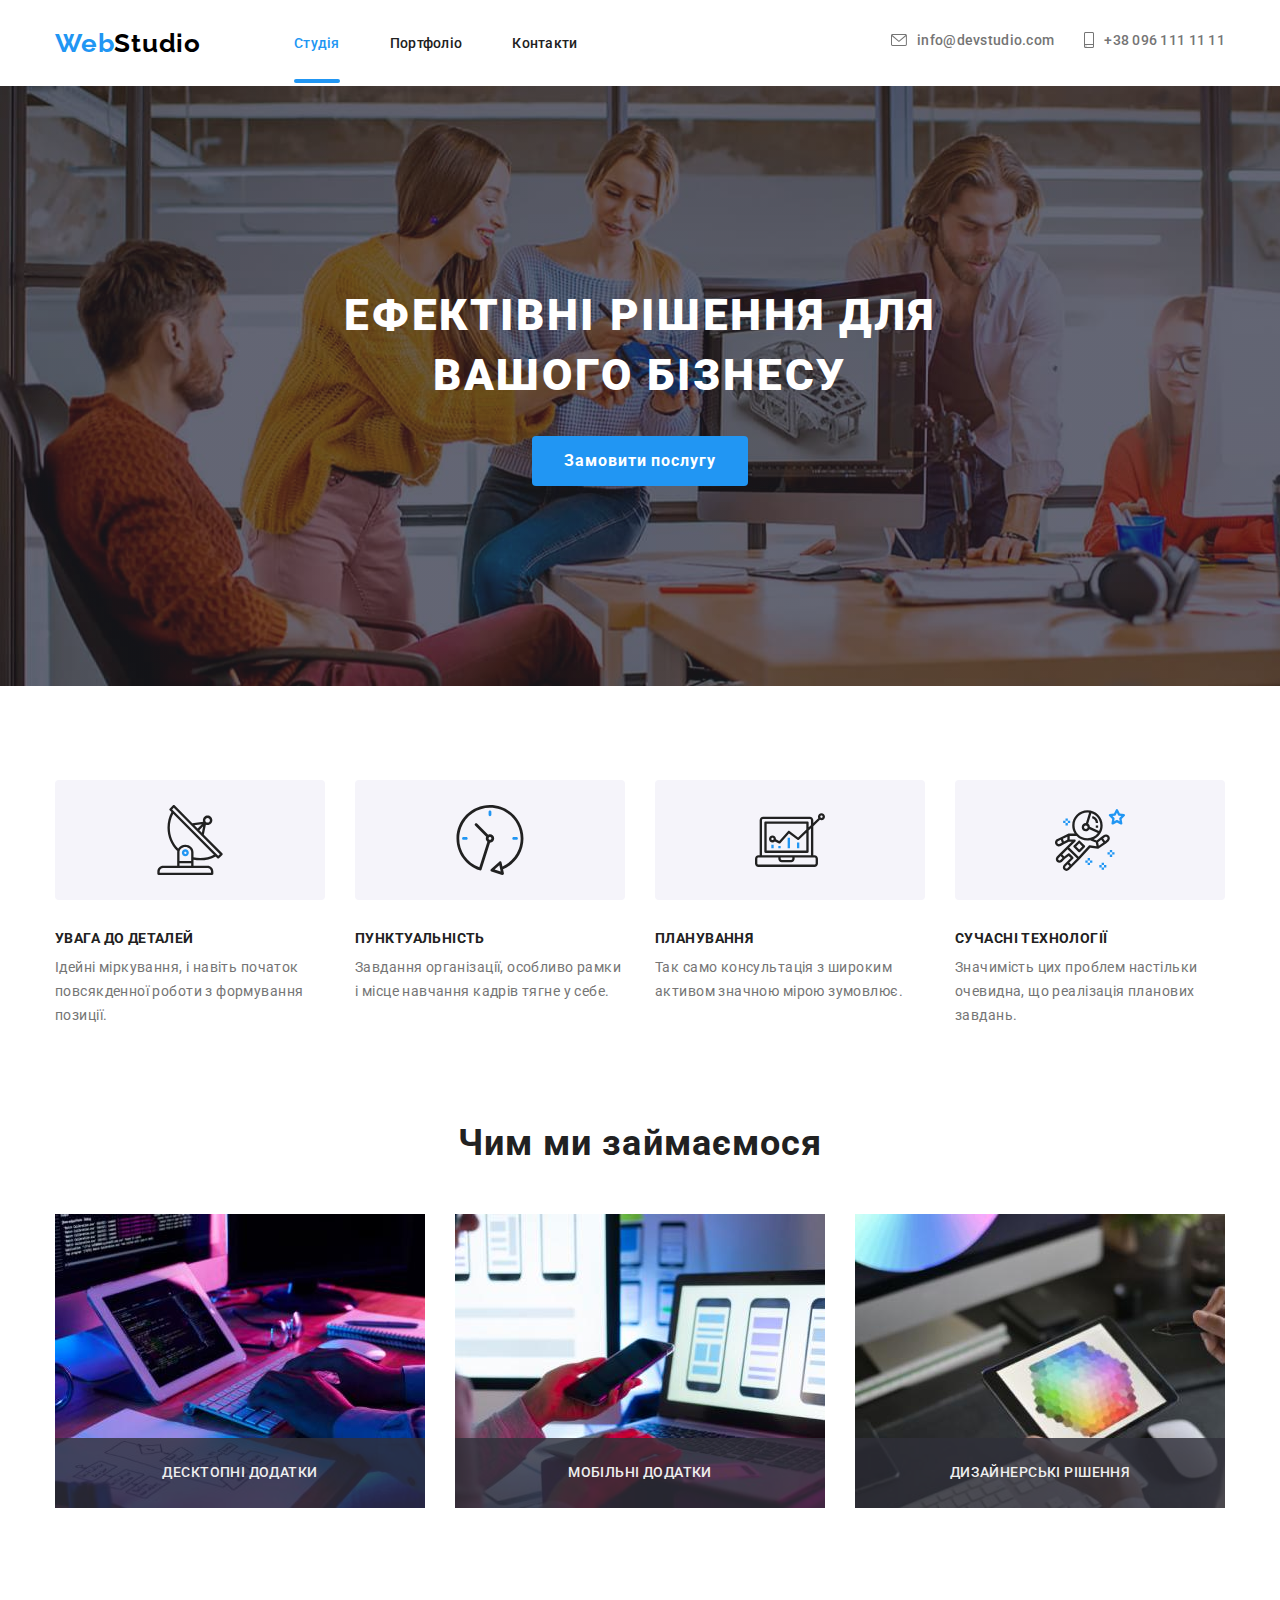
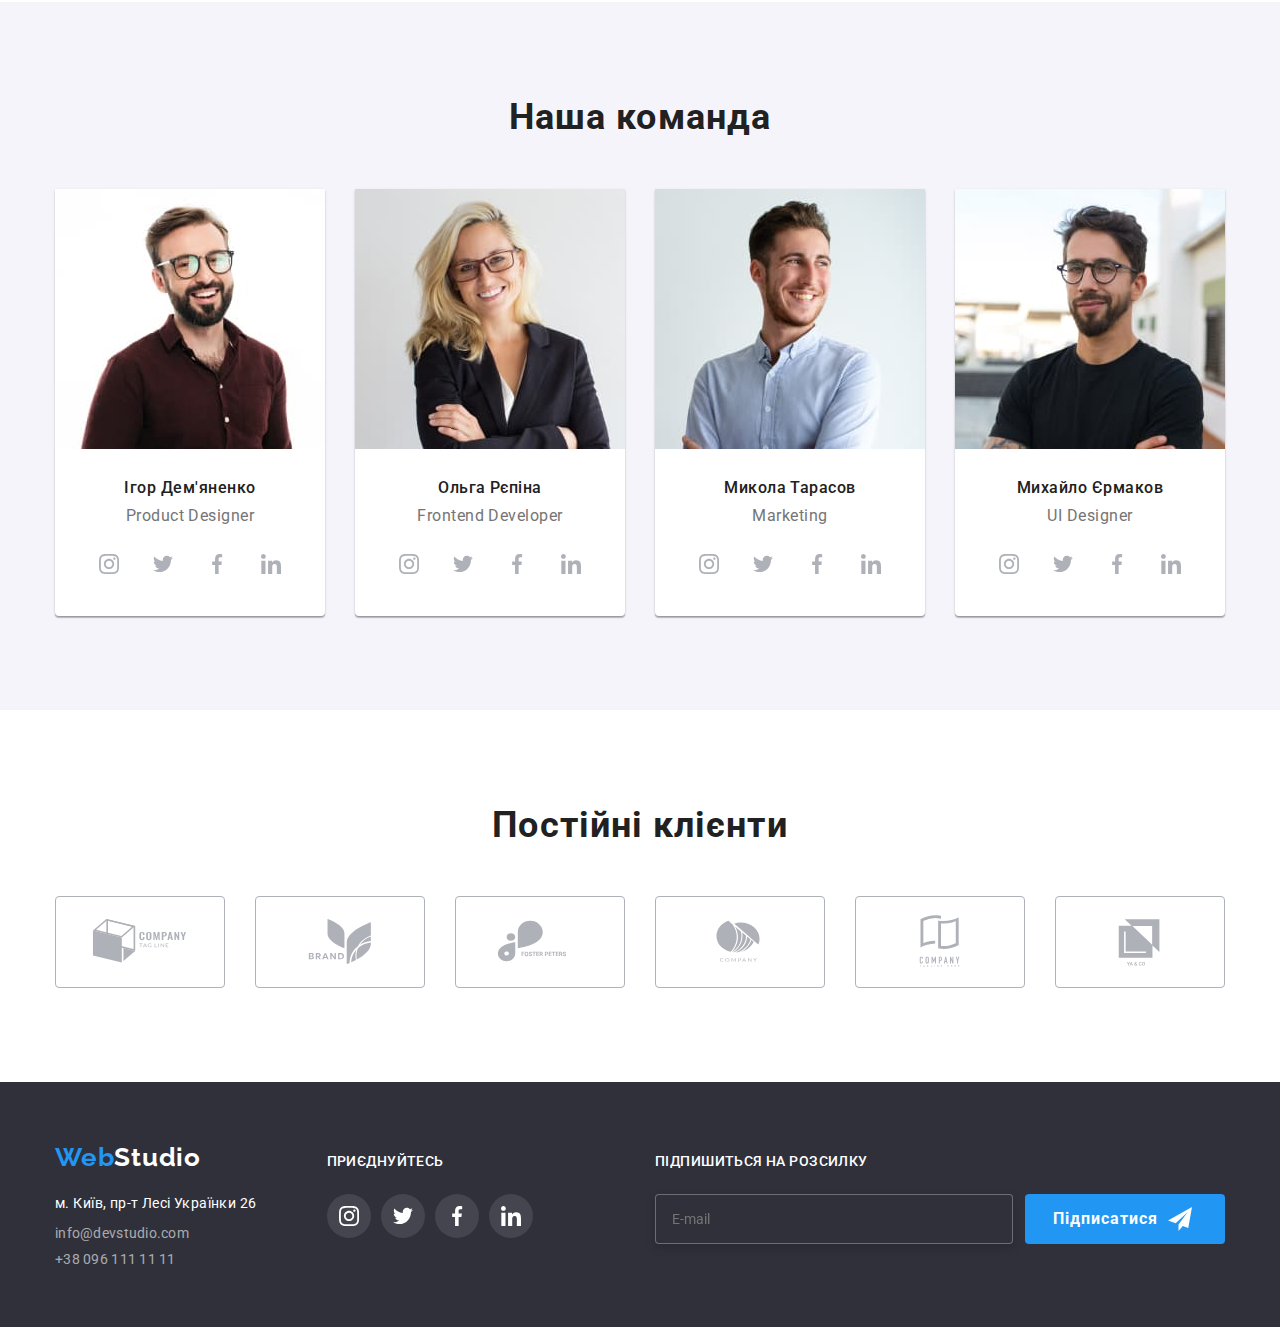
==== commit 0c1ebdff: "На перевірку" ====
--- a/index.html
+++ b/index.html
@@ -29,81 +29,65 @@
               <span class="logo__link">Web</span>Studio
             </a>
             <button
-              type="button"
-              class="nav__button is-open"
-              aria-expanded="false"
-              aria-controls="nav__container"
-              data-menu-button
+            type="button"
+            class="nav__button is-open"
+            aria-expanded="false"
+            aria-controls="nav__container"
+            data-menu-button
             >
-              <svg
-                class="nav__icon"
-                width="40px"
-                height="40px"
-                aria-label="Перемикач мобільного меню">
-                <use
-                  class="nav__close"
-                  href="./images/symbol-defs.svg#icon-close-black">
-                </use>
-                <use
-                  class="nav__menu"
-                  href="./images/symbol-defs.svg#icon-menu">
-                </use>
-              </svg>
+            <svg
+              class="nav__icon"
+              width="40px"
+              height="40px"
+              aria-label="Перемикач мобільного меню">
+              <use
+                class="nav__close"
+                href="./images/symbol-defs.svg#icon-close-black">
+              </use>
+              <use
+                class="nav__menu"
+                href="./images/symbol-defs.svg#icon-menu">
+              </use>
+            </svg>
             </button>
-            <div class="nav__container" id="nav__container" data-menu>
-              <ul class="nav__pages">
-                <li class="nav__item current">
-                  <a href="/" class="nav__link current"> Студія </a>
-                </li>
-                <li class="nav__item">
-                  <a href="./portfolio.html" class="nav__link"> Портфоліо </a>
-                </li>
-                <li class="nav__item">
-                  <a href="/" class="nav__link"> Контакти </a>
-                </li>
-              </ul>
-              <div class="nav__connection">
-                <a class="nav__connection--link" href="tel:+380961111111">
-                  +38 096 111 11 11
+            <ul class="nav__pages">
+              <li class="nav__item current">
+                <a href="/"
+                  class="nav__link current"> Студія
                 </a>
-                <a
-                  class="nav__connection--link"
-                  href="mailto://info@devstudio.com"
-                >
-                  info@devstudio.com
+              </li>
+              <li class="nav__item">
+                <a href="./portfolio.html"
+                  class="nav__link"> Портфоліо
                 </a>
-              </div>
-              <ul class="connection">
-                <li class="connection__item">
-                  <a
-                    class="connection__link"
-                    href="mailto://info@devstudio.com"
-                  >
-                    <svg class="connection__icon" width="16px" height="12px">
-                      <use href="./images/symbol-defs.svg#icon-envelope"></use>
-                    </svg>
-                    info@devstudio.com
-                  </a>
-                </li>
-                <li class="connection__item">
-                  <a class="connection__link" href="tel:+380961111111">
-                    <svg class="connection__icon" width="10px" height="16px">
-                      <use
-                        href="./images/symbol-defs.svg#icon-smartphone"
-                      ></use>
-                    </svg>
-                    +38 096 111 11 11
-                  </a>
-                </li>
-              </ul>
-              <div class="nav__messenger">
-                <a href="" class="nav__messenger--link"> Instagram </a>
-                <a href="" class="nav__messenger--link"> Twitter </a>
-                <a href="" class="nav__messenger--link"> Facebook </a>
-                <a href="" class="nav__messenger--link"> Linkedin </a>
-              </div>
-            </div>
+              </li>
+              <li class="nav__item">
+                <a href="/"
+                  class="nav__link"> Контакти
+                </a>
+              </li>
+            </ul>
           </nav>
+          <ul class="connection">
+            <li class="connection__item">
+              <a class="connection__link"
+                href="mailto://info@devstudio.com">
+                <svg class="connection__icon" width="16px" height="12px">
+                  <use href="./images/symbol-defs.svg#icon-envelope"></use>
+                </svg>
+                info@devstudio.com
+              </a>
+            </li>
+            <li class="connection__item">
+              <a class="connection__link"
+                href="tel:+380961111111">
+                <svg class="connection__icon" width="10px" height="16px">
+                  <use href="./images/symbol-defs.svg#icon-smartphone"></use>
+                </svg>
+                +38 096 111 11 11
+              </a>
+            </li>
+          </ul> 
         </div>
       </div>
     </header>
@@ -668,6 +652,43 @@
       </div>
     </footer>
 
+<!-- nav-menu -->
+
+<div class="nav__container" id="nav__container" data-menu>
+  <ul class="nav__container--pages">
+    <li class="nav__container--item current">
+      <a href="/" class="nav__container--link current"> Студія </a>
+    </li>
+    <li class="nav__container--item">
+      <a href="./portfolio.html" class="nav__container--link"> Портфоліо </a>
+    </li>
+    <li class="nav__container--item">
+      <a href="/" class="nav__container--link"> Контакти </a>
+    </li>
+  </ul>
+  <div class="nav__connection">
+    <a class="nav__connection--link" href="tel:+380961111111">
+      +38 096 111 11 11
+    </a>
+    <a
+      class="nav__connection--link"
+      href="mailto://info@devstudio.com"
+    >
+      info@devstudio.com
+    </a>
+  </div>
+  <div class="nav__messenger">
+    <a href="" class="nav__messenger--link"> Instagram </a>
+    <a href="" class="nav__messenger--link"> Twitter </a>
+    <a href="" class="nav__messenger--link"> Facebook </a>
+    <a href="" class="nav__messenger--link"> Linkedin </a>
+  </div>
+</div>
+
+
+
+
+<!-- modal -->
     <div class="backdrop is-hidden" data-modal>
       <div class="modal">
         <form action="form" class="form">
--- a/css/main.min.css
+++ b/css/main.min.css
@@ -1 +1 @@
-h1,h2,h3,p{margin:0}h2,h3{color:#212121}header{position:relative}.nav{display:flex;align-items:center;border-bottom:1px solid #ececec}.nav.one{border-bottom:0}.nav__pages{text-align:left;margin-bottom:306px}@media screen and (min-width: 768px){.nav__pages{display:flex;padding:0;margin:0;margin-left:88px;gap:50px}}@media screen and (min-width: 1200px){.nav__pages{margin-left:93px}}.nav__block{padding:16px 15px;width:100%;justify-content:space-between;display:flex;align-items:center}@media screen and (min-width: 768px){.nav__block{padding:0}}.nav__button{z-index:3;right:5%;position:absolute;display:inline-flex;padding:0;border:none;background-color:rgba(0,0,0,0)}@media screen and (min-width: 768px){.nav__button{display:none}}.nav__close:focus,.nav__close:hover{fill:#2196f3}.nav__menu{display:none}.nav__button.is-open .nav__menu{display:block}.nav__button.is-open .nav__close{display:none}.nav__container{z-index:2;display:none;position:absolute;top:0;left:0;width:100%;padding:48px 40px;margin:0;text-align:center;background-color:#fff}.nav__container.is-open{display:block}@media screen and (min-width: 768px){.nav__container{padding:0;display:block;position:static;display:flex;align-items:center}}.nav__link{display:block;padding:0;margin-bottom:32px;font-size:40px;line-height:1.17;letter-spacing:.02em;text-decoration:none;color:#212121;transition:color 250ms cubic-bezier(0.4, 0, 0.2, 1)}.nav__link:focus,.nav__link:hover{color:#2196f3}.nav__link.current{color:#2196f3}@media screen and (min-width: 768px){.nav__link{margin-bottom:0;padding-top:32px;padding-bottom:28px;font-size:14px}}@media screen and (min-width: 768px){.nav__item.current::after{display:block;content:"";width:100%;height:4px;background-color:#2196f3;border-radius:2px}}.nav .nav__connection{align-items:flex-start;flex-direction:column;display:flex;padding:0;margin-bottom:64px}.nav .nav__connection--link{margin-bottom:32px;font-size:34px;line-height:1.02;letter-spacing:.02em;color:#2196f3}.nav .nav__connection--link:last-child{margin-bottom:0;font-size:24px;line-height:1.17;color:currentColor}@media screen and (min-width: 768px){.nav .nav__connection{display:none}}.nav .nav__messenger{gap:10px;display:flex}@media screen and (min-width: 768px){.nav .nav__messenger{display:none}}.nav .nav__messenger--link{color:#2196f3;border-left:1px solid rgba(33,33,33,.2);padding-left:10px;text-decoration:none}.nav .nav__messenger--link:first-child{border-left:unset;padding-left:unset}.hero{text-align:center;padding:118px 0;margin:0;background-color:#2f303a;background-size:cover;background-image:linear-gradient(to right, rgba(47, 48, 58, 0.4), rgba(47, 48, 58, 0.4)),url("../../images/hero/header img 480 .jpg")}@media screen and (min-device-pixel-ratio: 2),(-webkit-min-device-pixel-ratio: 2),(min-resolution: 192dpi),(min-resolution: 2dppx){.hero .hero{background-image:linear-gradient(to right, rgba(47, 48, 58, 0.4), rgba(47, 48, 58, 0.4)),url("../../images/hero/header img 480 2x .jpg")}}@media screen and (min-width: 768px){.hero{background-image:linear-gradient(to right, rgba(47, 48, 58, 0.4), rgba(47, 48, 58, 0.4)),url("../../images/hero/header img 768 .jpg")}}@media screen and (min-width: 768px)and (-webkit-min-device-pixel-ratio: 2), screen and (min-width: 768px)and (min-resolution: 2dppx){.hero{background-image:linear-gradient(to right, rgba(47, 48, 58, 0.4), rgba(47, 48, 58, 0.4)),url("../../images/hero/header img 768 2x .jpg")}}@media screen and (min-width: 1200px){.hero{padding:200px 0;background-image:linear-gradient(to right, rgba(47, 48, 58, 0.4), rgba(47, 48, 58, 0.4)),url("../../images/hero/header img 1200 .jpg")}}@media screen and (min-width: 1200px)and (-webkit-min-device-pixel-ratio: 2), screen and (min-width: 1200px)and (min-resolution: 2dppx){.hero{background-image:linear-gradient(to right, rgba(47, 48, 58, 0.4), rgba(47, 48, 58, 0.4)),url("../../images/hero/header img 1200 2x .jpg")}}.hero__services{margin-top:0;margin-bottom:30px;text-align:center;font-weight:900;font-size:26px;line-height:1.36;letter-spacing:.06em;color:#fff}@media screen and (min-width: 1200px){.hero__services{font-size:44px;line-height:1.36}}.hero__button{margin:0;padding:10px 24px;font-weight:700;font-size:16px;line-height:1.88;letter-spacing:.06em;border:none;border-radius:4px;cursor:pointer;color:#fff;background-color:#2196f3}@media screen and (min-width: 1200px){.hero__button{padding:10px 32px}}.features{padding:60px 0;margin:0;font-weight:400;letter-spacing:.03em;color:#757575}@media screen and (min-width: 1200px){.features{padding:94px 0}}.features__list{margin:0;padding:0}@media screen and (min-width: 768px){.features__list{justify-content:space-between;flex-wrap:wrap;display:flex}}.features__item{max-width:450px}@media screen and (min-width: 768px){.features__item{width:354px}}@media screen and (min-width: 1200px){.features__item{width:270px}}.features__link{justify-content:center;align-items:center;display:flex;margin-bottom:30px;height:120px;border-radius:4px;background-color:#f5f4fa}.features__icon{height:70px;width:70px}.features__caption{margin-top:0;margin-bottom:10px;font-weight:700;font-size:14px;line-height:1.17;letter-spacing:.03em;color:#212121}.features__text{margin-top:0;margin-bottom:0px}@media screen and (max-width: 1200px){.products{display:none}}.products{margin:0;padding-bottom:94px}.products__list{justify-content:space-between;display:flex;margin:0;padding:0}.products__images{width:370px;position:relative}.products__caption{position:absolute;width:370px;height:70px;justify-content:center;align-items:center;display:flex;top:76%;color:#eee;content:"";background:rgba(47,48,58,.8)}.products__title{margin-top:0;margin-bottom:50px;font-weight:700;text-align:center;font-size:36px;line-height:1.17;letter-spacing:.03em}.command{margin-top:0;margin-bottom:0;padding:60px 0;letter-spacing:.03em;background-color:#f5f4fa}@media screen and (min-width: 1200px){.command{padding:94px 0}}.command__title{margin-top:0;margin-bottom:50px;font-weight:700;text-align:center;font-size:28px;line-height:1.17;letter-spacing:.03em}@media screen and (min-width: 1200px){.command__title{font-size:36px}}.command__list{padding:0;gap:30px}@media screen and (min-width: 768px){.command__list{justify-content:space-between;flex-wrap:wrap;display:flex}}.command__item{max-width:450px;margin-bottom:30px;flex-direction:column;align-content:center;display:flex;border-radius:0px 0px 4px 4px;box-shadow:0px 1px 3px rgba(0,0,0,.12),0px 1px 1px rgba(0,0,0,.14),0px 2px 1px rgba(0,0,0,.2);background-color:#fff}.command__item:last-child{margin-bottom:0}@media screen and (min-width: 768px){.command__item{max-width:354px}}@media screen and (min-width: 1200px){.command__item{max-width:270px}}.command__name{padding:30px 0}.command__user{margin-bottom:10px;text-align:center;font-weight:500;font-size:16px;line-height:1.17;letter-spacing:.03em}.command__specialty{margin-bottom:16px;text-align:center;font-weight:400;font-size:16px;line-height:1.17;letter-spacing:.03em}.customers{padding:60px 0}.customers :last-child{margin-bottom:0}@media screen and (min-width: 1200px){.customers{padding:94px 0}}.customers__title{margin-top:0;margin-bottom:30px;font-weight:700;text-align:center;font-size:36px;line-height:1.17;letter-spacing:.03em}@media screen and (min-width: 1200px){.customers__title{margin-bottom:50px}}.customers__list{margin:0;padding:0}@media screen and (min-width: 480px){.customers__list{gap:30px;flex-wrap:wrap;display:flex}}.customers__item{display:flex;flex-direction:column;align-items:center;margin-bottom:30px}@media screen and (min-width: 480px){.customers__item{margin-bottom:0}}.customers__link{color:#afb1b8;width:210px;height:92px;justify-content:center;align-items:center;display:flex;border:1px solid #afb1b8;border-radius:4px;transition:boborder-color 250ms cubic-bezier(0.4, 0, 0.2, 1),color 250ms cubic-bezier(0.4, 0, 0.2, 1)}.customers__link:hover,.customers__link:focus{border-color:#2196f3;color:#2196f3}@media screen and (min-width: 768px){.customers__link{width:226px}}@media screen and (min-width: 1200px){.customers__link{width:170px}}.customers__icon{fill:currentColor;width:106px;height:60px}.footer{padding:60px 0;background-color:#2f303a}.footer__block{align-items:center;flex-direction:column;display:flex}@media screen and (min-width: 768px){.footer__block{flex-wrap:wrap;flex-direction:row}}@media screen and (min-width: 1200px){.footer__block{flex-wrap:nowrap;align-items:baseline}}.footer__logo{display:flex;flex-direction:column;align-items:center}@media screen and (min-width: 1200px){.footer__logo{align-items:flex-start}}.footer .logo__text{color:#fff}.footer .address{display:flex;flex-direction:column;align-items:center;margin-bottom:60px}@media screen and (min-width: 768px){.footer .address{margin-bottom:0}}@media screen and (min-width: 1200px){.footer .address{align-items:flex-start}}.footer .address__text{margin-top:20px;margin-bottom:9px;font-weight:400;font-style:normal;text-decoration:none;color:#fff}.footer__messenger{padding:0;margin-bottom:60px}@media screen and (min-width: 768px){.footer__messenger{margin-left:auto}}@media screen and (min-width: 1200px){.footer__messenger{margin-bottom:0;margin-left:70px}}.footer__text{margin-bottom:20px;padding:0;text-align:center;color:#fff}@media screen and (min-width: 1200px){.footer__text{text-align:left}}.footer__email{width:100%;margin:0}@media screen and (min-width: 768px){.footer__email{width:auto;margin:auto}}@media screen and (min-width: 1200px){.footer__email{margin:0;margin-left:auto}}.footer .email__item{align-items:center}@media screen and (min-width: 1200px){.footer .email__item{display:flex}}.footer .email__form input{height:50px;max-width:450px;width:100%;margin-bottom:20px;margin-right:auto;padding-left:16px;border-radius:4px;color:#eee;border:1px solid rgba(255,255,255,.3);filter:drop-shadow(0px 4px 4px rgba(0, 0, 0, 0.15));background-color:#2f303a;transition:border-color 250ms cubic-bezier(0.4, 0, 0.2, 1)}@media screen and (min-width: 480px){.footer .email__form input{width:450px}}@media screen and (min-width: 1200px){.footer .email__form input{width:358px;margin-right:12px;margin-bottom:0}}.footer .email__form input:focus-visible{border:1px solid rgba(255,255,255,.3);outline:none}.footer .email__form input:hover,.footer .email__form input:focus{border-color:#2196f3}.footer .email__icon{margin-left:10px;width:24px;height:24px;fill:#fff}.footer .email__button{display:flex;align-items:center;width:200px;height:50px;margin:auto;text-align:left;padding-left:28px;font-weight:700;font-size:16px;line-height:1.88;letter-spacing:.06em;border:none;border-radius:4px;cursor:pointer;color:#fff;background-color:#2196f3}.backdrop{z-index:4;position:fixed;top:0;left:0;width:100%;height:100%;background-color:rgba(0,0,0,.2);transition:opacity 250ms cubic-bezier(0.4, 0, 0.2, 1)}.backdrop .modal{position:absolute;width:450px;height:609px;top:50%;left:50%;justify-content:space-around;align-items:flex-start;display:flex;border-radius:4px;transform:translate(-50%, -50%);background-color:#fff;box-shadow:0px 1px 3px rgba(0,0,0,.12),0px 1px 1px rgba(0,0,0,.14),0px 2px 1px rgba(0,0,0,.2)}@media screen and (min-width: 1200px){.backdrop .modal{width:528px;height:581px}}.backdrop .modal .form{display:flex;flex-direction:column;padding:40px}.backdrop .modal .form__title{margin-bottom:12px;font-weight:700;font-size:20px;line-height:1.15;text-align:center;letter-spacing:.03em;color:#212121}.backdrop .modal .form__block{display:grid;position:relative;padding:0;margin:0}.backdrop .modal .form__text{display:flex;margin-bottom:4px;font-weight:400;font-size:14px;line-height:1.17;letter-spacing:.03em}.backdrop .modal .form input{margin-bottom:10px;padding-left:40px;height:40px;border:1px solid rgba(33,33,33,.2);border-radius:4px;transition:border-color 250ms cubic-bezier(0.4, 0, 0.2, 1),fill 250ms cubic-bezier(0.4, 0, 0.2, 1)}.backdrop .modal .form__icon{position:absolute;margin:0;width:18px;height:18px;top:45%;left:3%;display:inline-block}.backdrop .modal .form__icon:hover{fill:#2196f3}.backdrop .modal .form textarea{font-family:"Roboto",sans-serif;font-size:12px;line-height:1.17;resize:none;transition:border-color 250ms cubic-bezier(0.4, 0, 0.2, 1),fill 250ms cubic-bezier(0.4, 0, 0.2, 1);border:1px solid rgba(33,33,33,.2);border-radius:4px}.backdrop .modal .form__comment{width:100%;height:120px;padding:12px 16px;margin-bottom:20px}.backdrop .modal .form input:hover,.backdrop .modal .form textarea:hover,.backdrop .modal .form input:focus,.backdrop .modal .form textarea:focus{border-color:#2196f3}.backdrop .modal .form input:hover+.form__icon,.backdrop .modal .form textarea:hover+.form__icon,.backdrop .modal .form input:focus+.form__icon,.backdrop .modal .form textarea:focus+.form__icon{fill:#2196f3}.backdrop .modal .form input:focus-visible,.backdrop .modal .form textarea:focus-visible{border-color:#2196f3;outline:none}.backdrop .modal .form .checkbox{height:15px;margin-bottom:30px;align-items:center;justify-content:center;display:flex}.backdrop .modal .form .checkbox__label{justify-content:center;align-items:center;display:flex;font-weight:400;font-size:12px;line-height:1.17}@media screen and (min-width: 1200px){.backdrop .modal .form .checkbox__label{font-size:14px;line-height:1.71}}.backdrop .modal .form .checkbox__text{margin-left:5px;color:#2196f3}.backdrop .modal .form .checkbox__input{margin:0;padding:0;opacity:0;-webkit-appearance:none;-moz-appearance:none;appearance:none}.backdrop .modal .form .checkbox__input:checked+.checkbox__icon{fill:#fff;border:#2196f3;background-color:#2196f3;background-size:contain;background-origin:border-box;background-repeat:no-repeat}.backdrop .modal .form .checkbox__icon{width:16px;height:15px;margin-right:8px;display:block;border-radius:2px;border:2px solid #212121;fill:#fff;transition:background-color 250ms cubic-bezier(0.4, 0, 0.2, 1),border 250ms cubic-bezier(0.4, 0, 0.2, 1)}.backdrop .modal .form__button{width:200px;height:50px;margin:auto;padding:10px 52px;font-weight:700;font-size:16px;line-height:1.88;letter-spacing:.06em;border:none;border-radius:4px;cursor:pointer;color:#fff;background-color:#2196f3}.backdrop .modal__button{position:absolute;width:30px;height:30px;left:92%;top:8px;justify-content:center;align-items:center;display:flex;border:1px solid rgba(0,0,0,.1);border-radius:50%;background-color:rgba(0,0,0,0)}.backdrop .modal__button .modal__link{width:18px;height:18px;transition:fill 250ms cubic-bezier(0.4, 0, 0.2, 1)}.backdrop .modal__button:hover .modal__link,.backdrop .modal__button:focus .modal__link{fill:#2196f3}.backdrop.is-hidden{opacity:0;pointer-events:none}.portfolio{padding:94px 0;margin:0}.portfolio .filter__list{gap:8px;margin-bottom:50px;padding:0;flex-wrap:wrap;display:flex}@media screen and (min-width: 768px){.portfolio .filter__list{justify-content:center}}.portfolio .filter__button{min-width:73px;padding:6px 22px;font-family:inherit;font-weight:inherit;font-size:16px;line-height:1.63;letter-spacing:.03em;cursor:pointer;border:none;border-radius:4px;color:#212121;background-color:#f5f4fa;transition:background-color 250ms cubic-bezier(0.4, 0, 0.2, 1),color 250ms cubic-bezier(0.4, 0, 0.2, 1)}.portfolio .filter__button:hover,.portfolio .filter__button:focus{color:#fff;background-color:#2196f3;box-shadow:0px 3px 1px rgba(0,0,0,.1),0px 1px 2px rgba(0,0,0,.08),0px 2px 2px rgba(0,0,0,.12)}.portfolio .work__list{padding:0;display:flex;flex-wrap:wrap;gap:30px}.portfolio .work__item{max-width:450px;border:1px solid #eee}@media screen and (min-width: 768px){.portfolio .work__item{max-width:354px}}@media screen and (min-width: 1200px){.portfolio .work__item{max-width:370px}}.portfolio .work__link{display:block;text-decoration:none;transition:box-shadow 250ms cubic-bezier(0.4, 0, 0.2, 1)}.portfolio .work__link:hover,.portfolio .work__link:focus{box-shadow:0px 1px 1px rgba(0,0,0,.12),0px 4px 4px rgba(0,0,0,.06),1px 4px 6px rgba(0,0,0,.16)}.portfolio .work__link:hover .work__overflow,.portfolio .work__link:focus .work__overflow{transform:translateY(0)}.portfolio .work__link--block{overflow:hidden;position:relative}.portfolio .work__overflow{position:absolute;width:100%;height:100%;top:0;left:0;padding:63px 24px;font-weight:400;font-size:18px;line-height:1.55;color:#fff;background-color:rgba(33,150,243,.9);transform:translateY(103%);transition:transform 250ms cubic-bezier(0.4, 0, 0.2, 1)}.portfolio .work__wrapper{padding:20px 24px}.portfolio .work__title{margin-bottom:4px;font-weight:700;font-size:18px;line-height:2;letter-spacing:.06em;color:#212121}.portfolio .work__description{font-weight:400;font-size:16px;line-height:1.88;letter-spacing:.03em;color:#757575}body{margin:0 auto;max-width:1600px;font-family:"Roboto",sans-serif;font-weight:500;font-size:14px;line-height:1.71;letter-spacing:.03em;color:#757575;background-color:#fff}.container{padding-left:15px;padding-right:15px;margin:auto}@media screen and (min-width: 480px){.container{max-width:480px}}@media screen and (min-width: 768px){.container{max-width:768px}}@media screen and (min-width: 1200px){.container{max-width:1200px}}img{display:block;max-width:100%}ul{list-style:none;padding:0;margin:0}li{margin:0;padding:0}.hide{margin:0;opacity:0;position:absolute}.portfolio{text-decoration:none}.logo{font-weight:700;font-size:24px;line-height:1.17;letter-spacing:.03em;font-family:"Raleway",cursive;text-decoration:none;color:#000}@media screen and (min-width: 1200px){.logo{font-size:26px}}.logo__link{color:#2196f3}.connection{display:none}@media screen and (min-width: 768px){.connection{flex-direction:column;display:flex;padding:0;margin:0;margin-left:auto}}@media screen and (min-width: 1200px){.connection{flex-direction:row;gap:30px}}.connection--inverse{display:block;flex-direction:column;padding:0;margin:0;gap:0}.connection__item{margin-bottom:10px}.connection__item:last-child{margin-bottom:0}.connection__item .connection__link{align-items:center;display:flex;padding:0;font-size:14px;line-height:1.17;letter-spacing:.02em;text-decoration:none;fill:#757575;color:#757575;transition:color 250ms cubic-bezier(0.4, 0, 0.2, 1),fill 250ms cubic-bezier(0.4, 0, 0.2, 1)}.connection__item .connection__link:hover,.connection__item .connection__link:focus{fill:#2196f3;color:#2196f3}@media screen and (min-width: 1200px){.connection__item .connection__link{padding-top:32px;padding-bottom:28px}}.connection__item .connection__link--inverse{padding:0;margin:0;font-weight:400;font-size:14px;font-style:normal;text-decoration:none;color:rgba(255,255,255,.6);transition:color 250ms cubic-bezier(0.4, 0, 0.2, 1)}.connection__item .connection__link--inverse:hover,.connection__item .connection__link--inverse:focus{color:#2196f3}.connection__item .connection__icon{display:none;margin-right:10px}@media screen and (min-width: 768px){.connection__item .connection__icon{display:block}}.connection__item--inverse{padding:0;margin:0;margin-bottom:9px}.connection__item--inverse:last-child{margin-bottom:0}.messenger{justify-content:center;display:flex;gap:10px;padding:0}.messenger--inverse{padding:0;gap:10px}.messenger__link{justify-content:center;align-items:center;display:flex;text-decoration:none;height:44px;width:44px;border-radius:50%;color:#afb1b8;transition:color 250ms cubic-bezier(0.4, 0, 0.2, 1),fill 250ms cubic-bezier(0.4, 0, 0.2, 1),background-color 250ms cubic-bezier(0.4, 0, 0.2, 1)}.messenger__link:hover,.messenger__link:focus{background-color:#2196f3;color:#fff;fill:#fff}.messenger__link:hover .messenger-__icon,.messenger__link:focus .messenger-__icon{fill:#fff}.messenger__link--inverse{padding:0;background-color:rgba(255,255,255,.1)}.messenger__icon{height:20px;width:20px;fill:currentColor}.messenger__icon--inverse{fill:#fff}/*# sourceMappingURL=main.min.css.map */+h1,h2,h3,p{margin:0}h2,h3{color:#212121}.nav{display:flex;align-items:center;border-bottom:1px solid #ececec}.nav.one{border-bottom:0}.nav__block{display:flex;align-items:center}.nav__button{z-index:3;right:5%;position:absolute;display:inline-flex;padding:0;border:none;background-color:rgba(0,0,0,0)}@media screen and (min-width: 768px){.nav__button{display:none}}.nav__close:focus,.nav__close:hover{fill:#2196f3}.nav__menu{display:none}.nav__button.is-open .nav__menu{display:block}.nav__button.is-open .nav__close{display:none}.nav__pages{display:none}@media screen and (min-width: 768px){.nav__pages{display:flex;padding:0;margin:0;margin-left:93px;gap:50px}}.nav__link{display:block;padding-top:32px;padding-bottom:28px;line-height:1.17;letter-spacing:.02em;text-decoration:none;color:#212121;transition:color 250ms cubic-bezier(0.4, 0, 0.2, 1)}.nav__link:focus,.nav__link:hover{color:#2196f3}.nav__link.current{color:#2196f3}.nav__item.current::after{display:block;content:"";width:100%;height:4px;background-color:#2196f3;border-radius:2px}.nav__container{flex-direction:column;justify-content:space-between;z-index:2;position:fixed;top:0;left:0;width:100%;height:100%;padding:48px 40px;margin:0;text-align:center;background-color:#fff;transform:translateY(-100%);transition:transform 250ms cubic-bezier(0.4, 0, 0.2, 1),visibility 250ms cubic-bezier(0.4, 0, 0.2, 1)}.nav__container.is-open{display:flex;visibility:visible;transform:translateY(0)}@media screen and (min-width: 768px){.nav__container.is-open{display:none}}.nav__container--pages{padding:0;margin:0;gap:50px;text-align:left;margin-bottom:auto}.nav__container--pages :last-child{margin-bottom:0}.nav__container--link{display:block;padding-top:32px;padding-bottom:28px;line-height:1.17;letter-spacing:.02em;text-decoration:none;color:#212121;transition:color 250ms cubic-bezier(0.4, 0, 0.2, 1);display:block;padding:0;font-size:40px;line-height:1.17;letter-spacing:.02em;text-decoration:none;color:#212121;transition:color 250ms cubic-bezier(0.4, 0, 0.2, 1)}.nav__container--link:focus,.nav__container--link:hover{color:#2196f3}.nav__container--link.current{color:#2196f3}.nav__container--item{margin-bottom:32px}.nav__container .nav__connection{align-items:flex-start;flex-direction:column;display:flex;padding:0;margin-bottom:64px}.nav__container .nav__connection--link{margin-bottom:32px;font-size:7vw;line-height:1.02;letter-spacing:.02em;color:#2196f3}.nav__container .nav__connection--link:last-child{margin-bottom:0;font-size:5vw;line-height:1.17;color:currentColor}.nav__container .nav__messenger{gap:10px;display:flex;flex-wrap:wrap}@media screen and (min-width: 768px){.nav__container .nav__messenger{display:none}}.nav__container .nav__messenger--link{color:#2196f3;border-left:1px solid rgba(33,33,33,.2);padding-left:10px;text-decoration:none}.nav__container .nav__messenger--link:first-child{border-left:unset;padding-left:unset}.hero{text-align:center;padding:118px 0;margin:0;background-color:#2f303a;background-size:cover;background-image:linear-gradient(to right, rgba(47, 48, 58, 0.4), rgba(47, 48, 58, 0.4)),url("../images/hero/header_480.jpg")}@media screen and (min-device-pixel-ratio: 2),(-webkit-min-device-pixel-ratio: 2),(min-resolution: 192dpi),(min-resolution: 2dppx){.hero{background-image:linear-gradient(to right, rgba(47, 48, 58, 0.4), rgba(47, 48, 58, 0.4)),url("../images/hero/header_480_2x.jpg")}}@media screen and (min-width: 768px){.hero{background-image:linear-gradient(to right, rgba(47, 48, 58, 0.4), rgba(47, 48, 58, 0.4)),url("../images/hero/header_768.jpg")}}@media screen and (min-width: 768px)and (min-device-pixel-ratio: 2),screen and (min-width: 768px)and (-webkit-min-device-pixel-ratio: 2),screen and (min-width: 768px)and (min-resolution: 192dpi),screen and (min-width: 768px)and (min-resolution: 2dppx){.hero{background-image:linear-gradient(to right, rgba(47, 48, 58, 0.4), rgba(47, 48, 58, 0.4)),url("../images/hero/header_768_2x.jpg")}}@media screen and (min-width: 1200px){.hero{padding:200px 0;background-image:linear-gradient(to right, rgba(47, 48, 58, 0.4), rgba(47, 48, 58, 0.4)),url("../images/hero/header_1200.jpg")}}@media screen and (min-width: 1200px)and (min-device-pixel-ratio: 2),screen and (min-width: 1200px)and (-webkit-min-device-pixel-ratio: 2),screen and (min-width: 1200px)and (min-resolution: 192dpi),screen and (min-width: 1200px)and (min-resolution: 2dppx){.hero{background-image:linear-gradient(to right, rgba(47, 48, 58, 0.4), rgba(47, 48, 58, 0.4)),url("../images/hero/header_1200_2x.jpg")}}.hero__services{margin-top:0;margin-bottom:30px;text-align:center;font-weight:900;font-size:26px;line-height:1.36;letter-spacing:.06em;color:#fff}@media screen and (min-width: 1200px){.hero__services{font-size:44px;line-height:1.36}}.hero__button{margin:0;padding:10px 24px;font-weight:700;font-size:16px;line-height:1.88;letter-spacing:.06em;border:none;border-radius:4px;cursor:pointer;color:#fff;background-color:#2196f3}@media screen and (min-width: 1200px){.hero__button{padding:10px 32px}}.features{padding:60px 0;margin:0;font-weight:400;letter-spacing:.03em;color:#757575}@media screen and (min-width: 1200px){.features{padding:94px 0}}.features__list{margin:0;padding:0}.features__list :last-child{margin-bottom:0}@media screen and (min-width: 768px){.features__list{gap:30px;flex-wrap:wrap;display:flex}}.features__item{margin-bottom:30px;max-width:450px}@media screen and (min-width: 768px){.features__item{margin-bottom:0;width:354px}}@media screen and (min-width: 1200px){.features__item{width:270px}}.features__link{justify-content:center;align-items:center;display:flex;margin-bottom:30px;height:120px;border-radius:4px;background-color:#f5f4fa}.features__icon{height:70px;width:70px}.features__caption{margin-top:0;margin-bottom:10px;font-weight:700;font-size:14px;line-height:1.17;letter-spacing:.03em;color:#212121}.features__text{margin-top:0;margin-bottom:0px}@media screen and (max-width: 1200px){.products{display:none}}.products{margin:0;padding-bottom:94px}.products__list{justify-content:space-between;display:flex;margin:0;padding:0}.products__images{width:370px;position:relative}.products__caption{position:absolute;width:370px;height:70px;justify-content:center;align-items:center;display:flex;top:76%;color:#eee;content:"";background:rgba(47,48,58,.8)}.products__title{margin-top:0;margin-bottom:50px;font-weight:700;text-align:center;font-size:36px;line-height:1.17;letter-spacing:.03em}.command{margin-top:0;margin-bottom:0;padding:60px 0;letter-spacing:.03em;background-color:#f5f4fa}@media screen and (min-width: 1200px){.command{padding:94px 0}}.command__title{margin-top:0;margin-bottom:50px;font-weight:700;text-align:center;font-size:28px;line-height:1.17;letter-spacing:.03em}@media screen and (min-width: 1200px){.command__title{font-size:36px}}.command__list{padding:0;gap:30px}@media screen and (min-width: 768px){.command__list{flex-wrap:wrap;display:flex}}.command__item{max-width:450px;margin-bottom:30px;flex-direction:column;align-content:center;display:flex;border-radius:0px 0px 4px 4px;box-shadow:0px 1px 3px rgba(0,0,0,.12),0px 1px 1px rgba(0,0,0,.14),0px 2px 1px rgba(0,0,0,.2);background-color:#fff}.command__item:last-child{margin-bottom:0}@media screen and (min-width: 768px){.command__item{max-width:354px;margin-bottom:0}}@media screen and (min-width: 1200px){.command__item{max-width:270px}}.command__name{padding:30px 0}.command__user{margin-bottom:10px;text-align:center;font-weight:500;font-size:16px;line-height:1.17;letter-spacing:.03em}.command__specialty{margin-bottom:16px;text-align:center;font-weight:400;font-size:16px;line-height:1.17;letter-spacing:.03em}.customers{padding:60px 0}.customers :last-child{margin-bottom:0}@media screen and (min-width: 1200px){.customers{padding:94px 0}}.customers__title{margin-top:0;margin-bottom:30px;font-weight:700;text-align:center;font-size:36px;line-height:1.17;letter-spacing:.03em}@media screen and (min-width: 1200px){.customers__title{margin-bottom:50px}}.customers__list{margin:0;padding:0}@media screen and (min-width: 480px){.customers__list{gap:30px;flex-wrap:wrap;display:flex}}.customers__item{display:flex;flex-direction:column;align-items:center;margin-bottom:30px}@media screen and (min-width: 480px){.customers__item{margin-bottom:0}}.customers__link{color:#afb1b8;width:210px;height:92px;justify-content:center;align-items:center;display:flex;border:1px solid #afb1b8;border-radius:4px;transition:boborder-color 250ms cubic-bezier(0.4, 0, 0.2, 1),color 250ms cubic-bezier(0.4, 0, 0.2, 1)}.customers__link:hover,.customers__link:focus{border-color:#2196f3;color:#2196f3}@media screen and (min-width: 768px){.customers__link{width:226px}}@media screen and (min-width: 1200px){.customers__link{width:170px}}.customers__icon{fill:currentColor;width:106px;height:60px}.footer{padding:60px 0;background-color:#2f303a}.footer__block{align-items:center;flex-direction:column;display:flex}@media screen and (min-width: 768px){.footer__block{padding:0 74px 0 61px;flex-wrap:wrap;flex-direction:row}}@media screen and (min-width: 1200px){.footer__block{padding:0;flex-wrap:nowrap;align-items:baseline}}.footer__logo{display:flex;flex-direction:column;align-items:center}@media screen and (min-width: 1200px){.footer__logo{align-items:flex-start}}.footer .logo__text{color:#fff}.footer .address{display:flex;flex-direction:column;align-items:center;margin-bottom:60px}@media screen and (min-width: 768px){.footer .address{margin-bottom:0}}@media screen and (min-width: 1200px){.footer .address{align-items:flex-start}}.footer .address__text{margin-top:20px;margin-bottom:8px;font-weight:400;font-style:normal;text-decoration:none;color:#fff}@media screen and (min-width: 1200px){.footer .address__text{margin-bottom:9px}}.footer__messenger{padding:0;margin-bottom:60px}@media screen and (min-width: 768px){.footer__messenger{margin-left:auto}}@media screen and (min-width: 1200px){.footer__messenger{margin-bottom:0;margin-left:70px}}.footer__text{margin-bottom:20px;padding:0;text-align:center;color:#fff}@media screen and (min-width: 1200px){.footer__text{text-align:left}}.footer__email{width:100%;margin:0}@media screen and (min-width: 768px){.footer__email{width:auto;margin:auto}}@media screen and (min-width: 1200px){.footer__email{margin:0;margin-left:auto}}.footer .email__item{align-items:center}@media screen and (min-width: 1200px){.footer .email__item{display:flex}}.footer .email__form input{height:50px;max-width:450px;width:100%;margin-bottom:20px;margin-right:auto;padding-left:16px;border-radius:4px;color:#eee;border:1px solid rgba(255,255,255,.3);filter:drop-shadow(0px 4px 4px rgba(0, 0, 0, 0.15));background-color:#2f303a;transition:border-color 250ms cubic-bezier(0.4, 0, 0.2, 1)}@media screen and (min-width: 480px){.footer .email__form input{width:450px}}@media screen and (min-width: 1200px){.footer .email__form input{width:358px;margin-right:12px;margin-bottom:0}}.footer .email__form input:focus-visible{border:1px solid rgba(255,255,255,.3);outline:none}.footer .email__form input:hover,.footer .email__form input:focus{border-color:#2196f3}.footer .email__icon{margin-left:10px;width:24px;height:24px;fill:#fff}.footer .email__button{display:flex;align-items:center;width:200px;height:50px;margin:auto;text-align:left;padding-left:28px;font-weight:700;font-size:16px;line-height:1.88;letter-spacing:.06em;border:none;border-radius:4px;cursor:pointer;color:#fff;background-color:#2196f3}.backdrop{z-index:4;position:fixed;top:0;left:0;width:100%;height:100%;background-color:rgba(0,0,0,.2);transition:opacity 250ms cubic-bezier(0.4, 0, 0.2, 1)}.backdrop .modal{position:absolute;width:100%;height:95%;overflow-y:auto;max-height:609px;top:50%;left:50%;align-items:flex-start;display:flex;border-radius:4px;transform:translate(-50%, -50%);background-color:#fff;box-shadow:0px 1px 3px rgba(0,0,0,.12),0px 1px 1px rgba(0,0,0,.14),0px 2px 1px rgba(0,0,0,.2)}@media screen and (min-width: 480px){.backdrop .modal{width:450px}}@media screen and (min-width: 1200px){.backdrop .modal{width:528px;height:581px}}.backdrop .modal .form{display:flex;flex-direction:column;padding:40px}.backdrop .modal .form__title{margin-bottom:12px;font-weight:700;font-size:20px;line-height:1.15;text-align:center;letter-spacing:.03em;color:#212121}.backdrop .modal .form__block{display:grid;position:relative;padding:0;margin:0}.backdrop .modal .form__text{display:flex;margin-bottom:4px;font-weight:400;font-size:14px;line-height:1.17;letter-spacing:.03em}.backdrop .modal .form input{margin-bottom:10px;padding-left:40px;height:40px;border:1px solid rgba(33,33,33,.2);border-radius:4px;transition:border-color 250ms cubic-bezier(0.4, 0, 0.2, 1),fill 250ms cubic-bezier(0.4, 0, 0.2, 1)}.backdrop .modal .form__icon{position:absolute;margin:0;width:18px;height:18px;top:45%;left:3%;display:inline-block}.backdrop .modal .form__icon:hover{fill:#2196f3}.backdrop .modal .form textarea{font-family:"Roboto",sans-serif;font-size:12px;line-height:1.17;resize:none;transition:border-color 250ms cubic-bezier(0.4, 0, 0.2, 1),fill 250ms cubic-bezier(0.4, 0, 0.2, 1);border:1px solid rgba(33,33,33,.2);border-radius:4px}.backdrop .modal .form__comment{width:100%;height:120px;padding:12px 16px;margin-bottom:20px}.backdrop .modal .form input:hover,.backdrop .modal .form textarea:hover,.backdrop .modal .form input:focus,.backdrop .modal .form textarea:focus{border-color:#2196f3}.backdrop .modal .form input:hover+.form__icon,.backdrop .modal .form textarea:hover+.form__icon,.backdrop .modal .form input:focus+.form__icon,.backdrop .modal .form textarea:focus+.form__icon{fill:#2196f3}.backdrop .modal .form input:focus-visible,.backdrop .modal .form textarea:focus-visible{border-color:#2196f3;outline:none}.backdrop .modal .form .checkbox{height:15px;margin-bottom:30px;align-items:center;justify-content:center;display:flex}.backdrop .modal .form .checkbox__label{justify-content:center;align-items:center;display:flex;font-weight:400;font-size:12px;line-height:1.17}@media screen and (min-width: 1200px){.backdrop .modal .form .checkbox__label{font-size:14px;line-height:1.71}}.backdrop .modal .form .checkbox__text{margin-left:5px;color:#2196f3}.backdrop .modal .form .checkbox__input{margin:0;padding:0;opacity:0;-webkit-appearance:none;-moz-appearance:none;appearance:none}.backdrop .modal .form .checkbox__input:checked+.checkbox__icon{fill:#fff;border:#2196f3;background-color:#2196f3;background-size:contain;background-origin:border-box;background-repeat:no-repeat}.backdrop .modal .form .checkbox__icon{width:16px;height:15px;margin-right:8px;display:block;border-radius:2px;border:2px solid #212121;fill:#fff;transition:background-color 250ms cubic-bezier(0.4, 0, 0.2, 1),border 250ms cubic-bezier(0.4, 0, 0.2, 1)}.backdrop .modal .form__button{width:200px;height:50px;margin:auto;padding:10px 52px;font-weight:700;font-size:16px;line-height:1.88;letter-spacing:.06em;border:none;border-radius:4px;cursor:pointer;color:#fff;background-color:#2196f3}.backdrop .modal__button{position:absolute;width:30px;height:30px;left:92%;top:8px;justify-content:center;align-items:center;display:flex;border:1px solid rgba(0,0,0,.1);border-radius:50%;background-color:rgba(0,0,0,0)}.backdrop .modal__button .modal__link{width:18px;height:18px;transition:fill 250ms cubic-bezier(0.4, 0, 0.2, 1)}.backdrop .modal__button:hover .modal__link,.backdrop .modal__button:focus .modal__link{fill:#2196f3}.backdrop.is-hidden{opacity:0;pointer-events:none}.portfolio{padding:94px 0;margin:0}.portfolio .filter__list{gap:8px;margin-bottom:50px;padding:0;flex-wrap:wrap;display:flex}@media screen and (min-width: 768px){.portfolio .filter__list{justify-content:center}}.portfolio .filter__button{min-width:73px;padding:6px 22px;font-family:inherit;font-weight:inherit;font-size:16px;line-height:1.63;letter-spacing:.03em;cursor:pointer;border:none;border-radius:4px;color:#212121;background-color:#f5f4fa;transition:background-color 250ms cubic-bezier(0.4, 0, 0.2, 1),color 250ms cubic-bezier(0.4, 0, 0.2, 1)}.portfolio .filter__button:hover,.portfolio .filter__button:focus{color:#fff;background-color:#2196f3;box-shadow:0px 3px 1px rgba(0,0,0,.1),0px 1px 2px rgba(0,0,0,.08),0px 2px 2px rgba(0,0,0,.12)}.portfolio .work__list{padding:0;display:flex;flex-wrap:wrap;gap:30px}.portfolio .work__item{max-width:450px;border:1px solid #eee}@media screen and (min-width: 768px){.portfolio .work__item{max-width:354px}}@media screen and (min-width: 1200px){.portfolio .work__item{max-width:370px}}.portfolio .work__link{display:block;text-decoration:none;transition:box-shadow 250ms cubic-bezier(0.4, 0, 0.2, 1)}.portfolio .work__link:hover,.portfolio .work__link:focus{box-shadow:0px 1px 1px rgba(0,0,0,.12),0px 4px 4px rgba(0,0,0,.06),1px 4px 6px rgba(0,0,0,.16)}.portfolio .work__link:hover .work__overflow,.portfolio .work__link:focus .work__overflow{transform:translateY(0)}.portfolio .work__link--block{overflow:hidden;position:relative}.portfolio .work__overflow{position:absolute;width:100%;height:100%;top:0;left:0;padding:63px 24px;font-weight:400;font-size:18px;line-height:1.55;color:#fff;background-color:rgba(33,150,243,.9);transform:translateY(103%);transition:transform 250ms cubic-bezier(0.4, 0, 0.2, 1)}.portfolio .work__wrapper{padding:20px 24px}.portfolio .work__title{margin-bottom:4px;font-weight:700;font-size:18px;line-height:2;letter-spacing:.06em;color:#212121}.portfolio .work__description{font-weight:400;font-size:16px;line-height:1.88;letter-spacing:.03em;color:#757575}body{margin:0 auto;font-family:"Roboto",sans-serif;font-weight:500;font-size:14px;line-height:1.71;letter-spacing:.03em;color:#757575;background-color:#fff}.container{padding-left:15px;padding-right:15px;margin:auto}@media screen and (min-width: 480px){.container{max-width:480px}}@media screen and (min-width: 768px){.container{max-width:768px}}@media screen and (min-width: 1200px){.container{max-width:1200px}}img{display:block;max-width:100%}ul{list-style:none;padding:0;margin:0}li{margin:0;padding:0}.hide{margin:0;opacity:0;position:absolute}.portfolio{text-decoration:none}.logo{padding:16px 0;font-weight:700;font-size:24px;line-height:1.17;letter-spacing:.03em;font-family:"Raleway",cursive;text-decoration:none;color:#000}@media screen and (min-width: 768px){.logo{padding:unset}}@media screen and (min-width: 1200px){.logo{font-size:26px}}.logo__link{color:#2196f3}.connection{display:none}@media screen and (min-width: 768px){.connection{flex-direction:column;display:flex;padding:0;margin:0;margin-left:auto}}@media screen and (min-width: 1200px){.connection{flex-direction:row;gap:30px}}.connection--inverse{display:block;flex-direction:column;padding:0;margin:0;gap:0}.connection__item{margin-bottom:10px}.connection__item:last-child{margin-bottom:0}.connection__item .connection__link{align-items:center;display:flex;padding:0;font-size:14px;line-height:1.17;letter-spacing:.02em;text-decoration:none;fill:#757575;color:#757575;transition:color 250ms cubic-bezier(0.4, 0, 0.2, 1),fill 250ms cubic-bezier(0.4, 0, 0.2, 1)}.connection__item .connection__link:hover,.connection__item .connection__link:focus{fill:#2196f3;color:#2196f3}@media screen and (min-width: 1200px){.connection__item .connection__link{padding-top:32px;padding-bottom:28px}}.connection__item .connection__link--inverse{padding:0;margin:0;font-weight:400;font-size:14px;font-style:normal;text-decoration:none;color:rgba(255,255,255,.6);transition:color 250ms cubic-bezier(0.4, 0, 0.2, 1)}.connection__item .connection__link--inverse:hover,.connection__item .connection__link--inverse:focus{color:#2196f3}.connection__item .connection__icon{display:none;margin-right:10px}@media screen and (min-width: 768px){.connection__item .connection__icon{display:block}}.connection__item--inverse{padding:0;margin:0;margin-bottom:8px}@media screen and (min-width: 1200px){.connection__item--inverse{margin-bottom:9px}}.connection__item--inverse:last-child{margin-bottom:0}.messenger{justify-content:center;display:flex;gap:10px;padding:0}.messenger--inverse{padding:0;gap:10px}.messenger__link{justify-content:center;align-items:center;display:flex;text-decoration:none;height:44px;width:44px;border-radius:50%;color:#afb1b8;transition:color 250ms cubic-bezier(0.4, 0, 0.2, 1),fill 250ms cubic-bezier(0.4, 0, 0.2, 1),background-color 250ms cubic-bezier(0.4, 0, 0.2, 1)}.messenger__link:hover,.messenger__link:focus{background-color:#2196f3;color:#fff;fill:#fff}.messenger__link:hover .messenger-__icon,.messenger__link:focus .messenger-__icon{fill:#fff}.messenger__link--inverse{padding:0;background-color:rgba(255,255,255,.1)}.messenger__icon{height:20px;width:20px;fill:currentColor}.messenger__icon--inverse{fill:#fff}/*# sourceMappingURL=main.min.css.map */